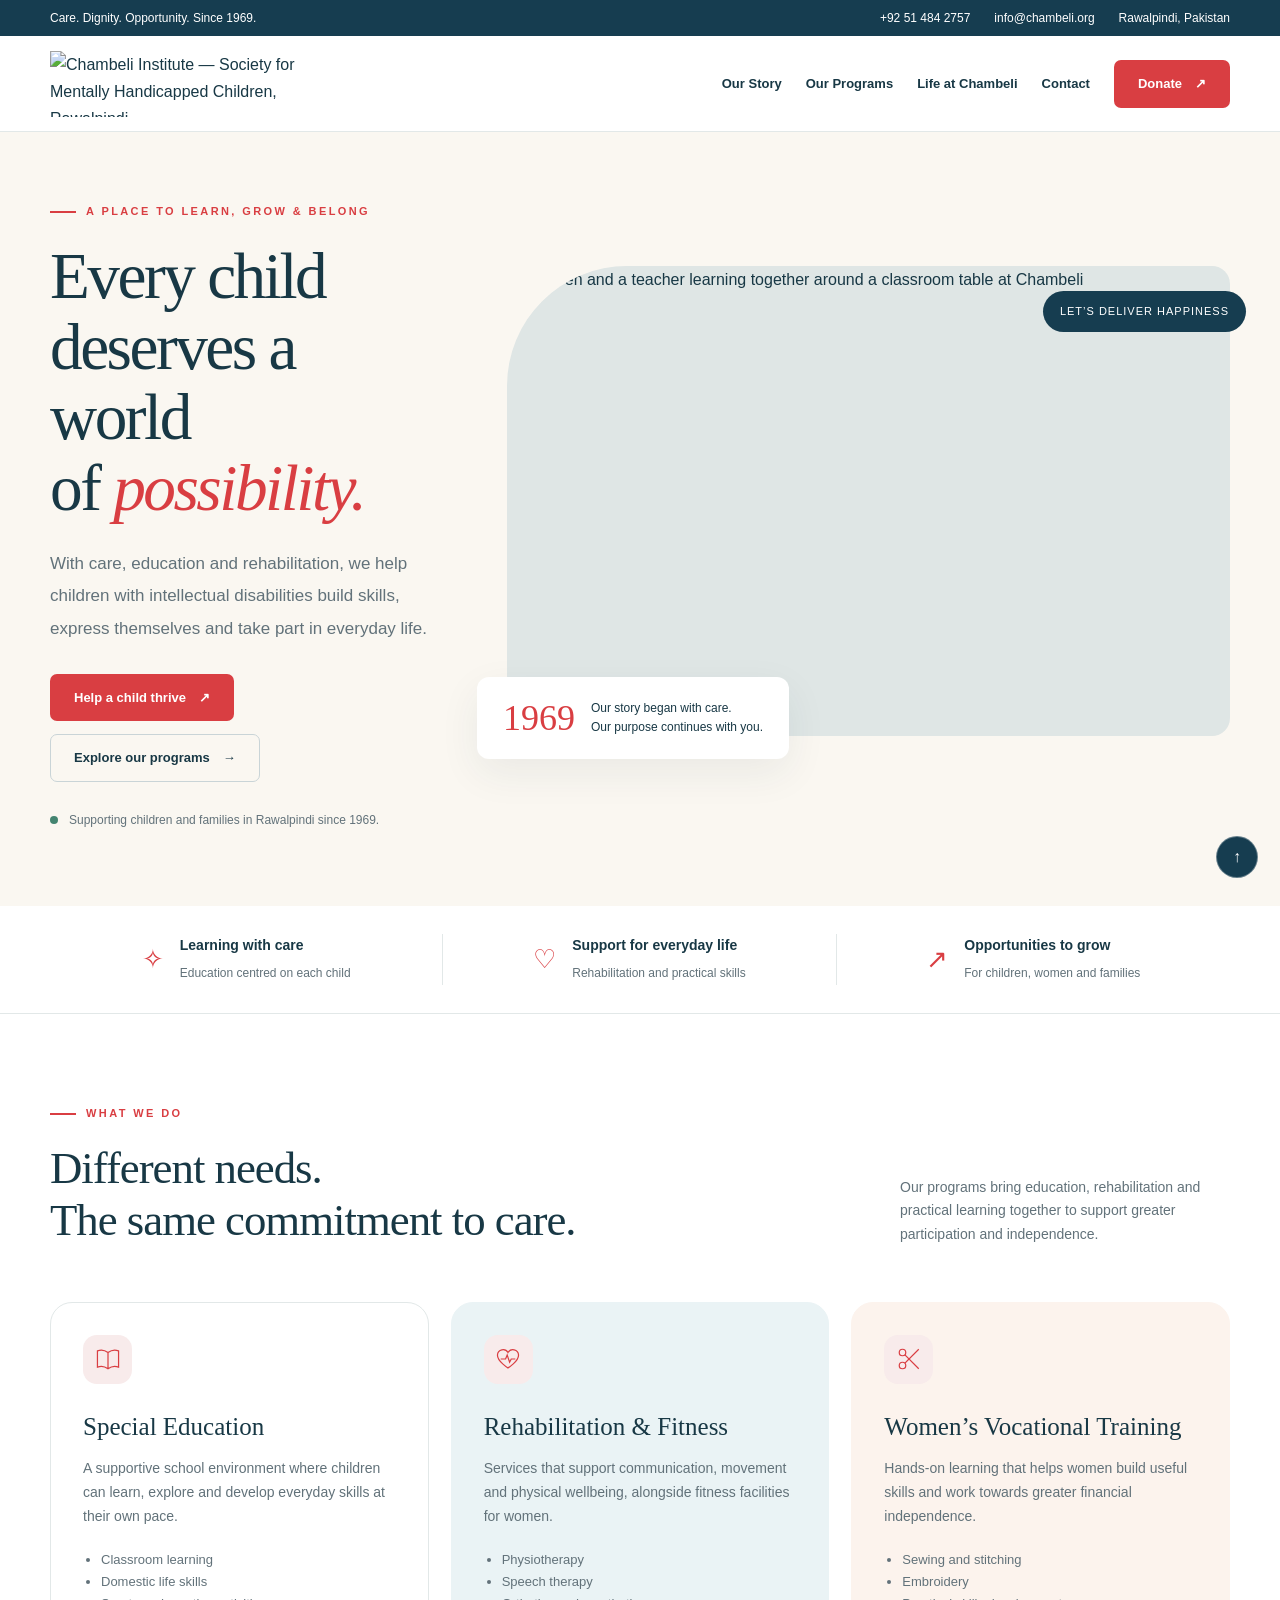
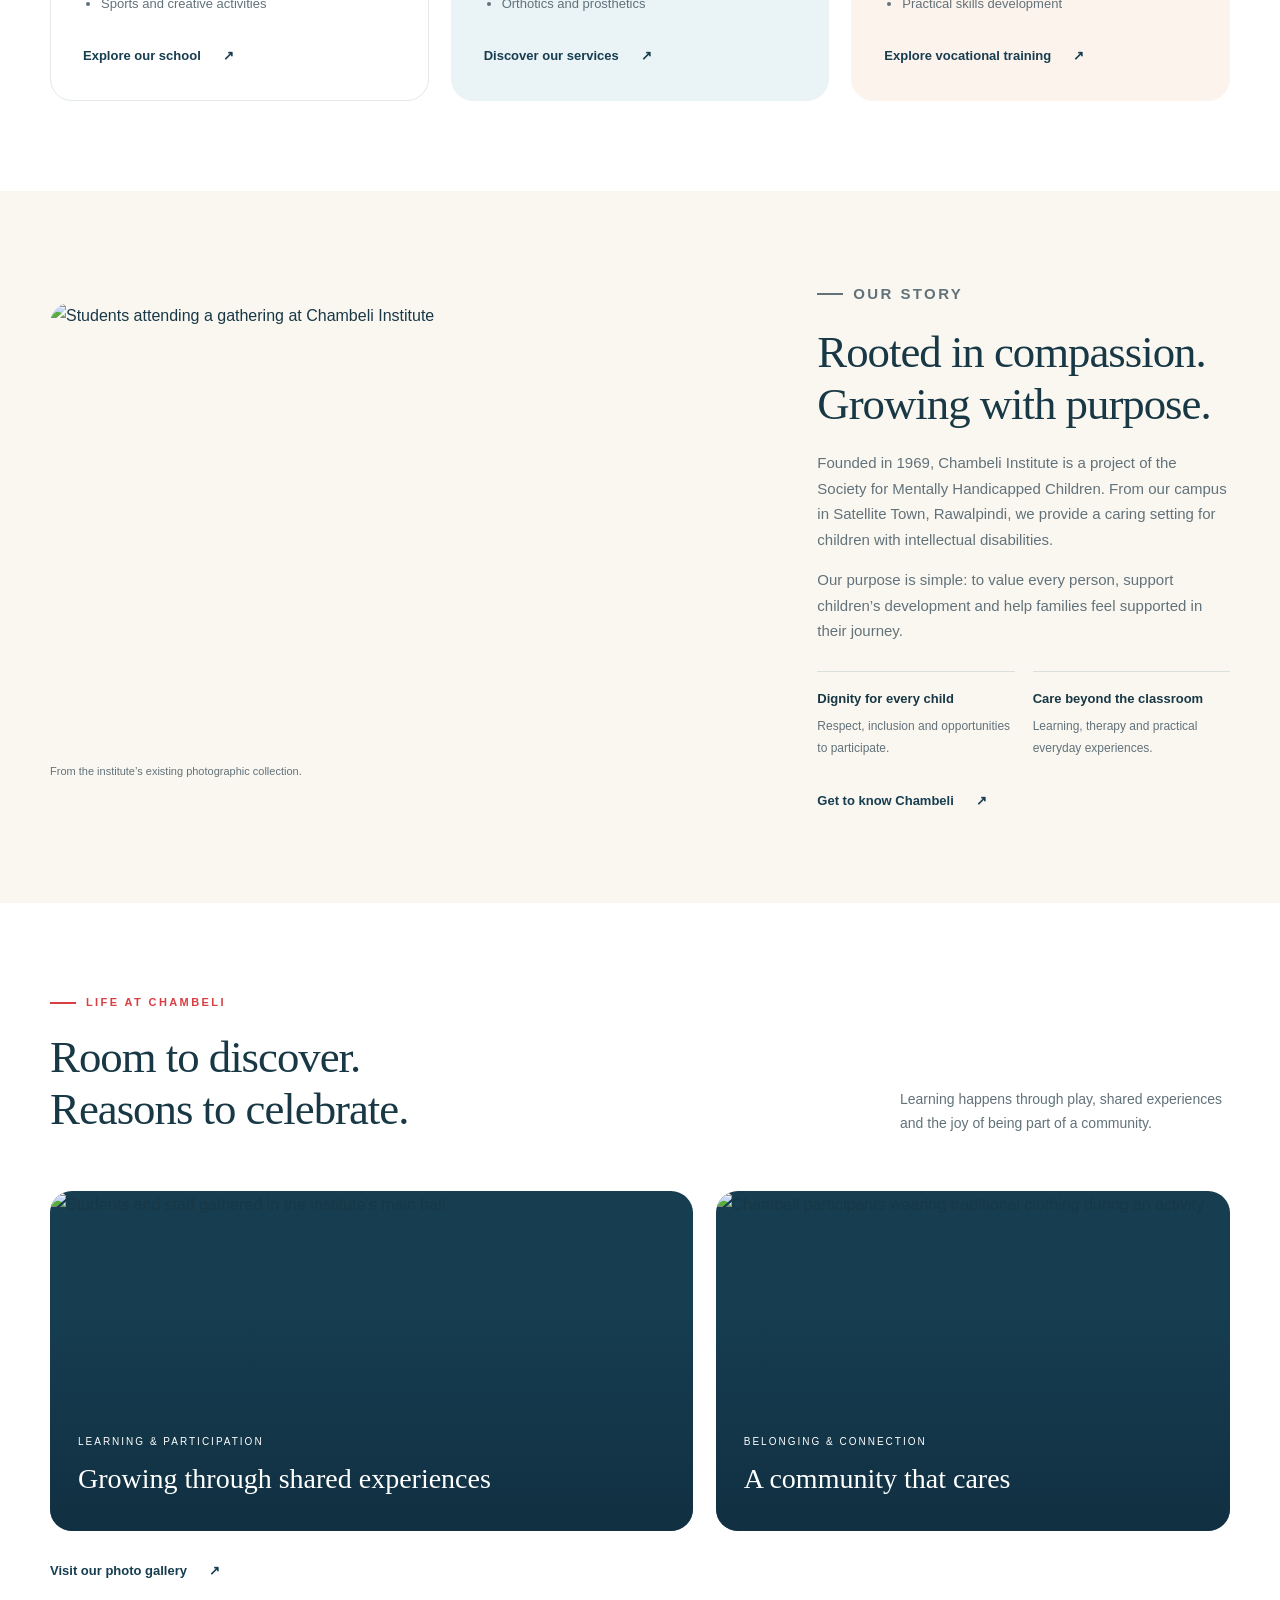
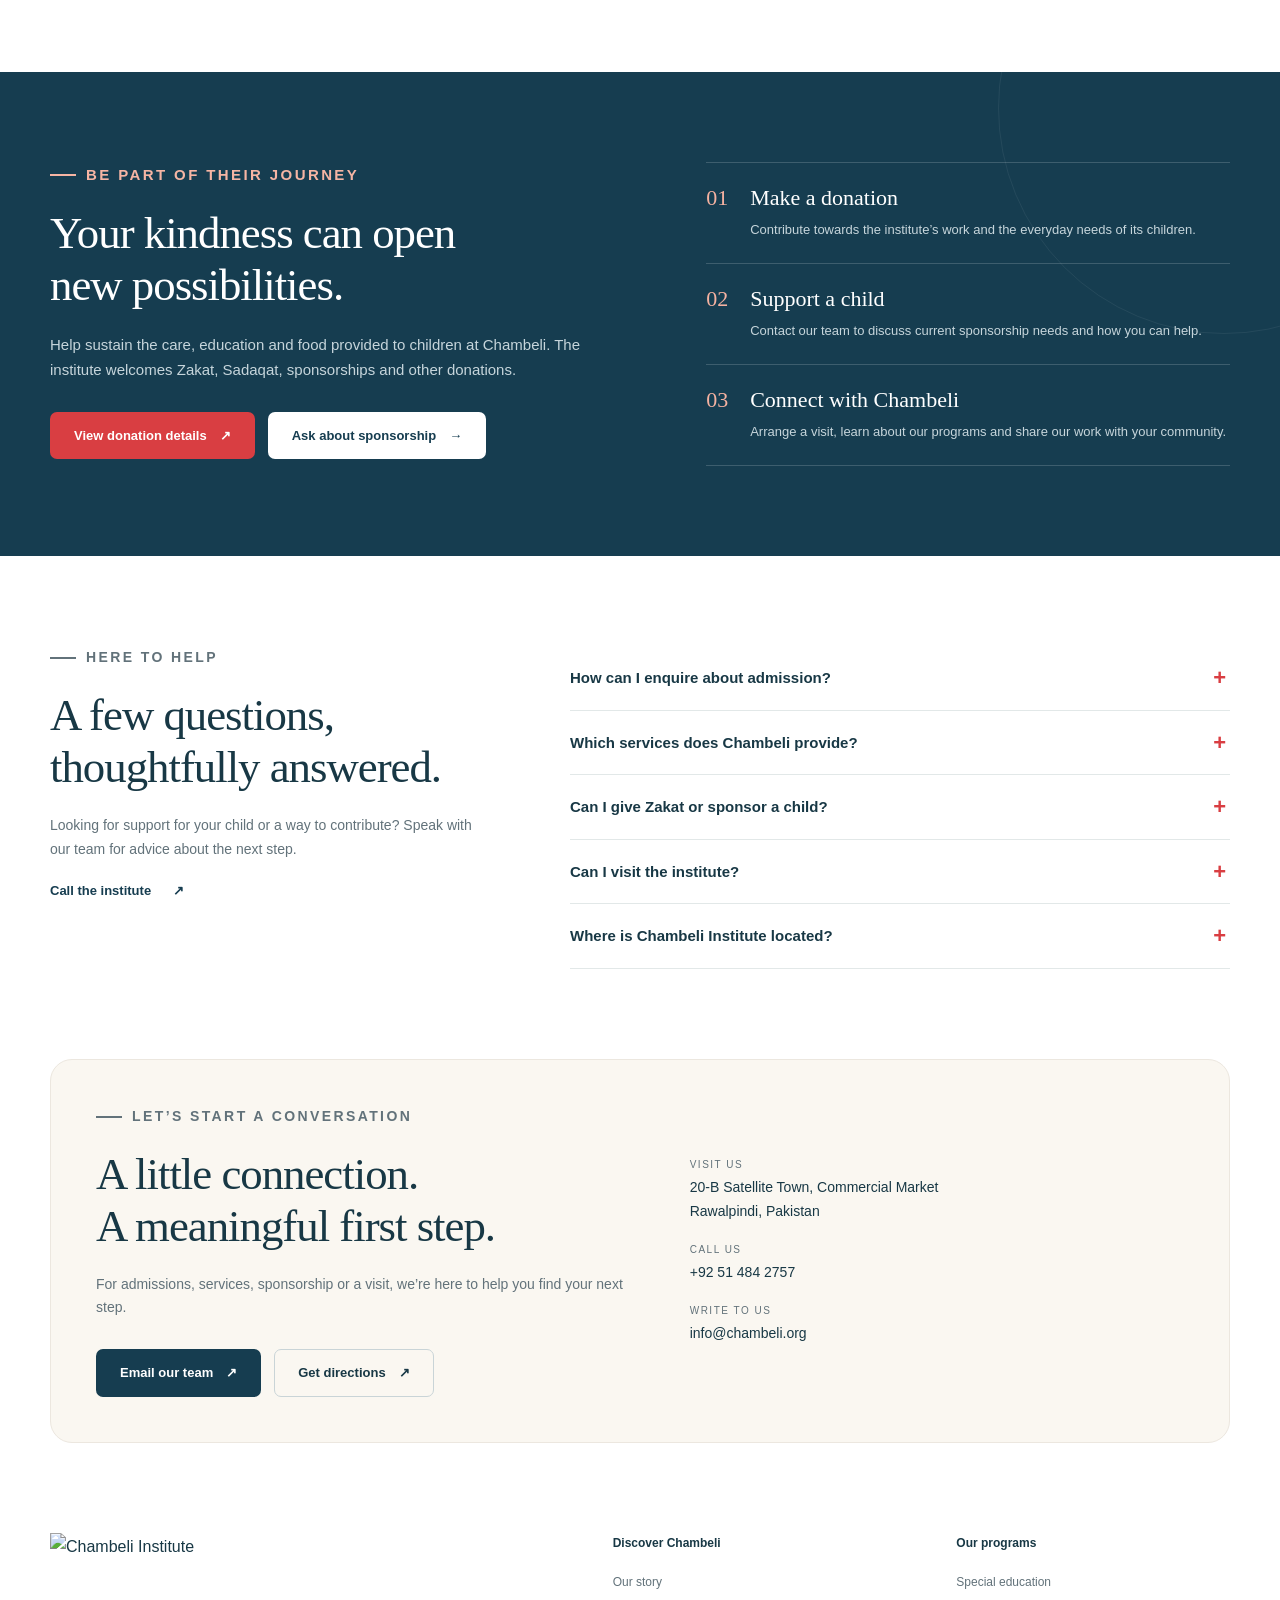
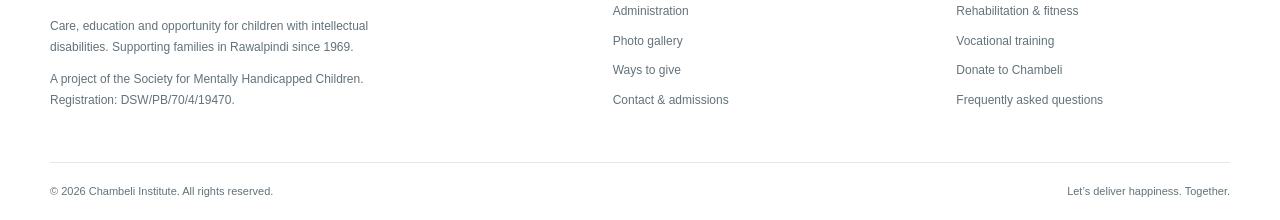
==== index.html @ c1ff6663 "Add files via upload" ====
<!DOCTYPE html>
<html lang="en">
<head>
<meta charset="UTF-8"><meta name="viewport" content="width=device-width, initial-scale=1">
<title>Chambeli Institute | Care, Learning & Possibility in Rawalpindi</title>
<meta name="description" content="Discover Chambeli Institute in Rawalpindi: special education, rehabilitation and women's vocational training. Contact us about admissions or supporting our work.">
<meta name="theme-color" content="#163d50">
<meta property="og:title" content="Chambeli Institute — Every child deserves possibility"><meta property="og:description" content="Care, education and rehabilitation in Rawalpindi. Supporting children and families since 1969."><meta property="og:type" content="website">
<style>
:root{--navy:#163d50;--ink:#183845;--muted:#62727a;--red:#d93e42;--cream:#faf7f1;--line:#e2e8e8;--white:#fff;--blue:#eaf3f5;--radius:22px}*{box-sizing:border-box}html{scroll-behavior:smooth;scroll-padding-top:112px}body{margin:0;color:var(--ink);background:white;font:16px/1.7 Arial,Helvetica,sans-serif}a{color:inherit;text-decoration:none}button{font:inherit}img{display:block;width:100%;height:auto}button,a{-webkit-tap-highlight-color:transparent}a:focus-visible,button:focus-visible,summary:focus-visible{outline:3px solid #d73e43;outline-offset:5px}.container{width:min(1180px,calc(100% - 48px));margin:auto}.skip{position:fixed;left:20px;top:-100px;z-index:100;background:white;padding:12px}.skip:focus{top:12px}.topbar{background:var(--navy);color:#fff;font-size:12px;padding:8px 0}.topbar .container{display:flex;justify-content:space-between;gap:20px}.toplinks{display:flex;gap:24px}.site-header{position:sticky;top:0;z-index:30;background:rgba(255,255,255,.97);border-bottom:1px solid var(--line)}.navrow{display:flex;align-items:center;justify-content:space-between;gap:26px;min-height:95px}.logo{width:290px;flex-shrink:0}.navigation{display:flex;align-items:center;gap:24px;font-size:13px;font-weight:700}.navigation>a:not(.btn){padding:12px 0}.navigation>a:hover{color:var(--red)}.btn{display:inline-flex;align-items:center;justify-content:center;gap:13px;padding:13px 23px;border:1px solid transparent;border-radius:7px;font-size:13px;font-weight:700;line-height:1.5;cursor:pointer;transition:transform .2s,background .2s}.btn:hover{transform:translateY(-2px)}.btn-red{background:var(--red);color:white}.btn-red:hover{background:#ba3036;color:white!important}.btn-dark{background:var(--navy);color:white}.btn-outline{border-color:#c9d4d7;background:transparent}.btn-white{background:white;color:var(--navy)}.menu-toggle{display:none;background:none;border:1px solid var(--line);border-radius:7px;padding:8px 12px;color:var(--navy)}.eyebrow{font-size:11px;font-weight:800;text-transform:uppercase;letter-spacing:2.4px;color:var(--red);display:flex;align-items:center;gap:10px;margin:0 0 20px}.eyebrow:before{content:"";width:26px;height:2px;background:currentColor}.hero{background:var(--cream);overflow:hidden;position:relative}.hero-grid{display:grid;grid-template-columns:1fr 1fr;gap:58px;align-items:center;padding:70px 0 76px}.hero h1{font:500 clamp(44px,5.1vw,70px)/1.08 Georgia,serif;letter-spacing:-2.5px;margin:0 0 25px}.hero h1 em{font-weight:400;color:var(--red)}.lead{font-size:17px;line-height:1.9;color:var(--muted);max-width:500px}.actions{display:flex;flex-wrap:wrap;gap:13px;margin-top:29px}.hero-note{display:flex;align-items:center;gap:11px;margin-top:28px;font-size:12px;color:var(--muted)}.dot{height:8px;width:8px;background:#438470;border-radius:100%}.hero-visual{position:relative;padding:0 0 30px 15px}.hero-photo{height:470px;object-fit:cover;border-radius:120px 18px 18px 18px;background:#dfe6e5}.photo-label{position:absolute;bottom:7px;left:-15px;background:white;padding:22px 26px;border-radius:12px;box-shadow:0 14px 40px #18384512;display:flex;align-items:center;gap:16px}.photo-label b{font:36px/1 Georgia,serif;color:var(--red)}.photo-label span{font-size:12px;line-height:1.6}.visual-tag{position:absolute;top:25px;right:-16px;border-radius:100px;background:var(--navy);color:white;font-size:11px;letter-spacing:1px;padding:11px 17px}.intro-strip{border-bottom:1px solid var(--line)}.strip-grid{display:grid;grid-template-columns:repeat(3,1fr);padding:28px 0}.strip-item{display:flex;align-items:center;justify-content:center;gap:16px;border-right:1px solid var(--line)}.strip-item:last-child{border:0}.strip-item b{display:block;font-size:14px}.strip-item small{color:var(--muted);font-size:12px}.symbol{font:26px Georgia,serif;color:var(--red)}section.section{padding:90px 0}.section-title{font:500 clamp(32px,3.5vw,46px)/1.16 Georgia,serif;letter-spacing:-1px;margin:0 0 20px}.section-heading{display:flex;align-items:end;justify-content:space-between;gap:50px;margin-bottom:35px}.section-heading>div{max-width:600px}.section-heading>p{max-width:330px;color:var(--muted);font-size:14px;margin:0 0 20px}.cards{display:grid;grid-template-columns:repeat(3,1fr);gap:22px}.card{padding:32px;border:1px solid var(--line);border-radius:var(--radius);transition:box-shadow .2s,transform .2s}.card:hover{transform:translateY(-5px);box-shadow:0 15px 30px #18384509}.card:nth-child(2){background:var(--blue);border-color:var(--blue)}.card:nth-child(3){background:#fcf3ed;border-color:#fcf3ed}.card-icon{width:49px;height:49px;border-radius:14px;background:#f8ebeb;color:var(--red);display:grid;place-items:center;margin-bottom:27px}.card-icon svg{width:26px;height:26px;fill:none;stroke:currentColor;stroke-width:1.5}.card h3{font:25px/1.25 Georgia,serif;margin:0 0 15px}.card p{font-size:14px;color:var(--muted)}.card ul{padding-left:18px;font-size:13px;color:var(--muted);margin:20px 0 26px}.text-link{display:inline-flex;gap:22px;align-items:center;font-size:13px;font-weight:700;color:var(--navy)}.text-link:hover{color:var(--red)}.about{background:var(--cream)}.about-grid{display:grid;grid-template-columns:1fr 1fr;gap:75px;align-items:center}.about-photo{height:450px;object-fit:cover;border-radius:var(--radius)}.caption{font-size:11px;color:var(--muted);margin-top:10px}.about-copy p{font-size:15px;color:var(--muted)}.values{display:grid;grid-template-columns:1fr 1fr;gap:18px;margin:27px 0}.value{border-top:1px solid #d9dfda;padding-top:16px;font-size:13px}.value b{display:block;margin-bottom:5px}.value span{color:var(--muted);font-size:12px}.activities{display:grid;grid-template-columns:1.25fr 1fr;gap:23px}.activity{position:relative;overflow:hidden;border-radius:var(--radius);background:var(--navy)}.activity img{height:340px;object-fit:cover;transition:transform .4s}.activity:hover img{transform:scale(1.035)}.activity:after{content:"";position:absolute;inset:35% 0 0;background:linear-gradient(transparent,#102e40df)}.activity-copy{position:absolute;bottom:26px;left:28px;right:28px;color:#fff;z-index:1}.activity-copy small{text-transform:uppercase;letter-spacing:2px;font-size:10px}.activity-copy h3{font:28px/1.2 Georgia,serif;margin:9px 0}.support{background:var(--navy);color:#fff;position:relative;overflow:hidden}.support:before{content:"";position:absolute;width:450px;height:450px;border:1px solid #ffffff10;border-radius:100%;right:-170px;top:-190px;pointer-events:none}.support-grid{display:grid;grid-template-columns:1.1fr 1fr;gap:80px;align-items:start}.support .eyebrow{color:#f6b5a4}.support p{color:#c6d5db;font-size:15px}.support-options{border-top:1px solid #ffffff2b}.support-option{display:flex;gap:22px;padding:22px 0;border-bottom:1px solid #ffffff2b}.support-option>span{color:#f5b2a1;font:22px Georgia,serif}.support-option h3{font:22px Georgia,serif;margin:0 0 8px}.support-option p{font-size:13px;margin:0}.faq-grid{display:grid;grid-template-columns:.8fr 1.2fr;gap:80px}.faq-grid p{color:var(--muted);font-size:14px}details{border-bottom:1px solid var(--line);padding:19px 0}summary{font-size:15px;font-weight:700;cursor:pointer;list-style:none;padding-right:30px;position:relative}summary::-webkit-details-marker{display:none}summary:after{content:"+";position:absolute;right:4px;font-size:22px;top:-6px;color:var(--red)}details[open] summary:after{content:"−"}details p{margin-bottom:0}.contact-box{background:var(--cream);border:1px solid #ece7df;border-radius:var(--radius);padding:45px;display:grid;grid-template-columns:1.1fr 1fr;gap:50px}.contact-box p{color:var(--muted);font-size:14px}.contact-details{display:grid;gap:17px;align-content:center}.contact-details a,.contact-details address{font-style:normal;font-size:14px}.contact-details small{display:block;color:var(--muted);font-size:10px;text-transform:uppercase;letter-spacing:1.5px;margin-bottom:3px}.footer{padding:55px 0 0}.footer-grid{display:grid;grid-template-columns:1.8fr 1fr 1fr;gap:70px;padding-bottom:40px}.footer-logo{width:290px;max-width:100%;margin-bottom:17px}.footer p{font-size:12px;color:var(--muted);max-width:350px}.footer h3{font-size:12px;margin:0 0 19px}.footer-links{display:grid;gap:9px;font-size:12px;color:var(--muted)}.footer-links a:hover{color:var(--red)}.footer-bottom{border-top:1px solid var(--line);padding:19px 0;display:flex;justify-content:space-between;gap:20px;color:var(--muted);font-size:11px}.back-top{position:fixed;bottom:22px;right:22px;background:var(--navy);color:white;border:1px solid #fff5;width:42px;height:42px;border-radius:50%;display:grid;place-items:center;z-index:10}.contact-section{padding:0 0 35px}.muted{color:var(--muted)}
@media(min-width:1500px){.hero-grid{padding:90px 0}.hero-photo{height:510px}}@media(max-width:1050px){.logo{width:240px}.navigation{gap:15px;font-size:12px}.navigation .btn{padding:11px 15px}.hero-grid{gap:30px}.hero-photo{height:440px}.about-grid,.support-grid{gap:40px}.card{padding:25px}.faq-grid{gap:40px}}
@media(max-width:820px){.topbar .container>span{display:none}.toplinks{width:100%;justify-content:space-between}.navrow{min-height:82px}.logo{width:255px;max-width:calc(100% - 90px)}.menu-toggle{display:block}.navigation{display:none;position:absolute;top:100%;left:0;right:0;background:#fff;padding:20px 24px;box-shadow:0 12px 18px #18384512;align-items:stretch;gap:4px}.navigation.open{display:flex;flex-direction:column}.navigation .btn{margin-top:8px}.hero-grid{grid-template-columns:1fr;padding:48px 0 45px;gap:36px}.hero h1{max-width:650px;font-size:58px}.lead{max-width:620px}.hero-visual{padding-left:12px;max-width:650px;width:100%}.hero-photo{height:390px;border-radius:75px 18px 18px 18px}.photo-label{left:0}.visual-tag{right:-8px}.section-heading{display:block}.section-heading>p{max-width:600px}.cards{grid-template-columns:1fr}.card{padding:30px}.card ul{display:flex;flex-wrap:wrap;column-gap:35px}.about-grid,.support-grid,.faq-grid{grid-template-columns:1fr;gap:32px}.about-photo{height:380px}.activities{grid-template-columns:1fr 1fr}.activity img{height:300px}.activity-copy{left:20px}.activity-copy h3{font-size:24px}.contact-box{grid-template-columns:1fr;gap:20px}.footer-grid{gap:25px;grid-template-columns:1.5fr 1fr 1fr}.strip-item{gap:9px}.strip-item b{font-size:12px}.strip-item small{font-size:10px}.symbol{font-size:22px}section.section{padding:65px 0}}
@media(max-width:520px){.container{width:calc(100% - 36px)}.topbar{font-size:10px}.toplinks{gap:10px}.hero h1{font-size:47px;letter-spacing:-1.7px}.hero .lead{font-size:15px}.hero-photo{height:310px}.photo-label{padding:16px 20px}.photo-label b{font-size:30px}.visual-tag{font-size:9px}.strip-grid{grid-template-columns:1fr;padding:7px 0}.strip-item{justify-content:start;padding:13px 4px;border-right:0;border-bottom:1px solid var(--line);gap:18px}.strip-item b{font-size:13px}.strip-item small{font-size:11px}.section-title{font-size:35px}.eyebrow{font-size:10px;letter-spacing:1.8px}.activities{grid-template-columns:1fr}.activity img{height:310px}.about-photo{height:310px}.values{gap:14px}.contact-box{padding:28px}.footer-grid{grid-template-columns:1fr 1fr}.footer-brand{grid-column:1/-1}.footer-bottom{flex-direction:column;gap:5px}.btn{padding:13px 18px}.back-top{width:36px;height:36px;right:14px;bottom:14px}}
@media(prefers-reduced-motion:reduce){html{scroll-behavior:auto}*,*:before,*:after{transition:none!important}}
</style>
<script type="application/ld+json">{"@context":"https://schema.org","@type":"NGO","name":"Chambeli Institute","url":"https://chambeli.org/","foundingDate":"1969","telephone":"+92-51-4842757","email":"info@chambeli.org","address":{"@type":"PostalAddress","streetAddress":"20-B Satellite Town, Commercial Market","addressLocality":"Rawalpindi","addressCountry":"PK"}}</script>
</head>
<body id="top">
<a class="skip" href="#main">Skip to content</a>
<div class="topbar"><div class="container"><span>Care. Dignity. Opportunity. Since 1969.</span><div class="toplinks"><a href="tel:+92514842757">+92 51 484 2757</a><a href="mailto:info@chambeli.org">info@chambeli.org</a><span>Rawalpindi, Pakistan</span></div></div></div>
<header class="site-header"><div class="container navrow"><a class="logo" href="#top" aria-label="Chambeli Institute home"><img src="assets/logo-new.webp" width="430" height="99" alt="Chambeli Institute — Society for Mentally Handicapped Children, Rawalpindi"></a><button class="menu-toggle" type="button" aria-expanded="false" aria-controls="navigation">Menu ☰</button><nav class="navigation" id="navigation" aria-label="Main navigation"><a href="#about">Our Story</a><a href="#programs">Our Programs</a><a href="#life">Life at Chambeli</a><a href="#contact">Contact</a><a class="btn btn-red" href="https://chambeli.org/donate-us/">Donate <span aria-hidden="true">↗</span></a></nav></div></header>
<main id="main">
<section class="hero" aria-labelledby="hero-title"><div class="container hero-grid"><div><p class="eyebrow">A place to learn, grow & belong</p><h1 id="hero-title">Every child<br>deserves a world<br>of <em>possibility.</em></h1><p class="lead">With care, education and rehabilitation, we help children with intellectual disabilities build skills, express themselves and take part in everyday life.</p><div class="actions"><a class="btn btn-red" href="#support">Help a child thrive <span aria-hidden="true">↗</span></a><a class="btn btn-outline" href="#programs">Explore our programs <span aria-hidden="true">→</span></a></div><div class="hero-note"><span class="dot" aria-hidden="true"></span>Supporting children and families in Rawalpindi since 1969.</div></div><div class="hero-visual"><img class="hero-photo" src="assets/campus-1.jpg" width="1000" height="650" fetchpriority="high" alt="Children and a teacher learning together around a classroom table at Chambeli"><div class="visual-tag">LET’S DELIVER HAPPINESS</div><div class="photo-label"><b>1969</b><span>Our story began with care.<br>Our purpose continues with you.</span></div></div></div></section>
<div class="intro-strip"><div class="container strip-grid"><div class="strip-item"><span class="symbol" aria-hidden="true">✧</span><div><b>Learning with care</b><small>Education centred on each child</small></div></div><div class="strip-item"><span class="symbol" aria-hidden="true">♡</span><div><b>Support for everyday life</b><small>Rehabilitation and practical skills</small></div></div><div class="strip-item"><span class="symbol" aria-hidden="true">↗</span><div><b>Opportunities to grow</b><small>For children, women and families</small></div></div></div></div>
<section class="section" id="programs"><div class="container"><div class="section-heading"><div><p class="eyebrow">What we do</p><h2 class="section-title">Different needs.<br>The same commitment to care.</h2></div><p>Our programs bring education, rehabilitation and practical learning together to support greater participation and independence.</p></div><div class="cards"><article class="card"><div class="card-icon"><svg viewBox="0 0 32 32" aria-hidden="true"><path d="M3 6c5-2 9-1 13 2 4-3 8-4 13-2v20c-5-2-9-1-13 2-4-3-8-4-13-2Z M16 8v20"/></svg></div><h3>Special Education</h3><p>A supportive school environment where children can learn, explore and develop everyday skills at their own pace.</p><ul><li>Classroom learning</li><li>Domestic life skills</li><li>Sports and creative activities</li></ul><a class="text-link" href="https://chambeli.org/school/">Explore our school <span aria-hidden="true">↗</span></a></article><article class="card"><div class="card-icon"><svg viewBox="0 0 32 32" aria-hidden="true"><path d="M16 27S3 19 3 11a7 7 0 0 1 13-3 7 7 0 0 1 13 3c0 8-13 16-13 16Z M7 16h6l2-5 3 9 2-4h5"/></svg></div><h3>Rehabilitation & Fitness</h3><p>Services that support communication, movement and physical wellbeing, alongside fitness facilities for women.</p><ul><li>Physiotherapy</li><li>Speech therapy</li><li>Orthotics and prosthetics</li></ul><a class="text-link" href="https://chambeli.org/rehabilitation-and-fitness-center/">Discover our services <span aria-hidden="true">↗</span></a></article><article class="card"><div class="card-icon"><svg viewBox="0 0 32 32" aria-hidden="true"><circle cx="8" cy="8" r="4"/><circle cx="8" cy="24" r="4"/><path d="m11 11 17 17M11 21 28 4M16 16l-5 5"/></svg></div><h3>Women’s Vocational Training</h3><p>Hands-on learning that helps women build useful skills and work towards greater financial independence.</p><ul><li>Sewing and stitching</li><li>Embroidery</li><li>Practical skills development</li></ul><a class="text-link" href="https://chambeli.org/female-vocational-training-center/">Explore vocational training <span aria-hidden="true">↗</span></a></article></div></div></section>
<section class="section about" id="about"><div class="container about-grid"><div><img class="about-photo" src="assets/campus-2.jpg" width="1000" height="650" loading="lazy" alt="Students attending a gathering at Chambeli Institute"><p class="caption">From the institute’s existing photographic collection.</p></div><div class="about-copy"><p class="eyebrow">Our story</p><h2 class="section-title">Rooted in compassion.<br>Growing with purpose.</h2><p>Founded in 1969, Chambeli Institute is a project of the Society for Mentally Handicapped Children. From our campus in Satellite Town, Rawalpindi, we provide a caring setting for children with intellectual disabilities.</p><p>Our purpose is simple: to value every person, support children’s development and help families feel supported in their journey.</p><div class="values"><div class="value"><b>Dignity for every child</b><span>Respect, inclusion and opportunities to participate.</span></div><div class="value"><b>Care beyond the classroom</b><span>Learning, therapy and practical everyday experiences.</span></div></div><a class="text-link" href="https://chambeli.org/about-foundation/">Get to know Chambeli <span aria-hidden="true">↗</span></a></div></div></section>
<section class="section" id="life"><div class="container"><div class="section-heading"><div><p class="eyebrow">Life at Chambeli</p><h2 class="section-title">Room to discover.<br>Reasons to celebrate.</h2></div><p>Learning happens through play, shared experiences and the joy of being part of a community.</p></div><div class="activities"><article class="activity"><img src="assets/campus-3.jpg" width="1000" height="650" loading="lazy" alt="Students and staff gathered in the institute’s main hall"><div class="activity-copy"><small>Learning & participation</small><h3>Growing through shared experiences</h3></div></article><article class="activity"><img src="assets/campus-4.jpg" width="1000" height="650" loading="lazy" alt="Chambeli participants wearing traditional clothing during an activity"><div class="activity-copy"><small>Belonging & connection</small><h3>A community that cares</h3></div></article></div><div class="actions"><a class="text-link" href="https://chambeli.org/gallery/">Visit our photo gallery <span aria-hidden="true">↗</span></a></div></div></section>
<section class="section support" id="support"><div class="container support-grid"><div><p class="eyebrow">Be part of their journey</p><h2 class="section-title">Your kindness can open<br>new possibilities.</h2><p>Help sustain the care, education and food provided to children at Chambeli. The institute welcomes Zakat, Sadaqat, sponsorships and other donations.</p><div class="actions"><a class="btn btn-red" href="https://chambeli.org/donate-us/">View donation details <span aria-hidden="true">↗</span></a><a class="btn btn-white" href="mailto:info@chambeli.org?subject=Child%20sponsorship%20enquiry">Ask about sponsorship <span aria-hidden="true">→</span></a></div></div><div class="support-options"><div class="support-option"><span aria-hidden="true">01</span><div><h3>Make a donation</h3><p>Contribute towards the institute’s work and the everyday needs of its children.</p></div></div><div class="support-option"><span aria-hidden="true">02</span><div><h3>Support a child</h3><p>Contact our team to discuss current sponsorship needs and how you can help.</p></div></div><div class="support-option"><span aria-hidden="true">03</span><div><h3>Connect with Chambeli</h3><p>Arrange a visit, learn about our programs and share our work with your community.</p></div></div></div></div></section>
<section class="section" id="faq"><div class="container faq-grid"><div><p class="eyebrow">Here to help</p><h2 class="section-title">A few questions,<br>thoughtfully answered.</h2><p>Looking for support for your child or a way to contribute? Speak with our team for advice about the next step.</p><a class="text-link" href="tel:+92514842757">Call the institute <span aria-hidden="true">↗</span></a></div><div><details><summary>How can I enquire about admission?</summary><p>Call +92 51 484 2757 or email info@chambeli.org. Our team can explain the assessment process, documents, availability and arrangements relevant to your child.</p></details><details><summary>Which services does Chambeli provide?</summary><p>The institute’s published programs include special education, physiotherapy, speech therapy, orthotics and prosthetics, women’s fitness and vocational training. Contact us to confirm current service availability and schedules.</p></details><details><summary>Can I give Zakat or sponsor a child?</summary><p>Yes. The institute welcomes Zakat, Sadaqat, sponsorships and other donations. Visit the donation page for published payment instructions, or contact the team about current sponsorship needs.</p></details><details><summary>Can I visit the institute?</summary><p>Visitors are welcome to enquire about the institute’s work. Please contact our team before travelling to arrange a suitable visit.</p></details><details><summary>Where is Chambeli Institute located?</summary><p>Our published address is 20-B Satellite Town, Commercial Market, Rawalpindi, Pakistan. Call the institute if you need help with directions.</p></details></div></div></section>
<section class="contact-section" id="contact"><div class="container"><div class="contact-box"><div><p class="eyebrow">Let’s start a conversation</p><h2 class="section-title">A little connection.<br>A meaningful first step.</h2><p>For admissions, services, sponsorship or a visit, we’re here to help you find your next step.</p><div class="actions"><a class="btn btn-dark" href="mailto:info@chambeli.org">Email our team <span aria-hidden="true">↗</span></a><a class="btn btn-outline" href="https://www.google.com/maps/search/?api=1&amp;query=Chambeli+Institute+20-B+Satellite+Town+Rawalpindi" target="_blank" rel="noopener noreferrer">Get directions <span aria-hidden="true">↗</span></a></div></div><div class="contact-details"><address><small>Visit us</small>20-B Satellite Town, Commercial Market<br>Rawalpindi, Pakistan</address><a href="tel:+92514842757"><small>Call us</small>+92 51 484 2757</a><a href="mailto:info@chambeli.org"><small>Write to us</small>info@chambeli.org</a></div></div></div></section>
</main>
<footer class="footer"><div class="container"><div class="footer-grid"><div class="footer-brand"><a href="#top"><img class="footer-logo" src="assets/logo-new.webp" width="430" height="99" loading="lazy" alt="Chambeli Institute"></a><p>Care, education and opportunity for children with intellectual disabilities. Supporting families in Rawalpindi since 1969.</p><p>A project of the Society for Mentally Handicapped Children.<br>Registration: DSW/PB/70/4/19470.</p></div><div><h3>Discover Chambeli</h3><nav class="footer-links" aria-label="About and support"><a href="#about">Our story</a><a href="https://chambeli.org/administration/">Administration</a><a href="https://chambeli.org/gallery/">Photo gallery</a><a href="#support">Ways to give</a><a href="#contact">Contact & admissions</a></nav></div><div><h3>Our programs</h3><nav class="footer-links" aria-label="Programs"><a href="https://chambeli.org/school/">Special education</a><a href="https://chambeli.org/rehabilitation-and-fitness-center/">Rehabilitation & fitness</a><a href="https://chambeli.org/female-vocational-training-center/">Vocational training</a><a href="https://chambeli.org/donate-us/">Donate to Chambeli</a><a href="#faq">Frequently asked questions</a></nav></div></div><div class="footer-bottom"><span>© <span id="year">2026</span> Chambeli Institute. All rights reserved.</span><span>Let’s deliver happiness. Together.</span></div></div></footer><a href="#top" class="back-top" aria-label="Back to top">↑</a>
<script>
const toggle=document.querySelector('.menu-toggle');const nav=document.querySelector('#navigation');
function closeMenu(){nav.classList.remove('open');toggle.setAttribute('aria-expanded','false');}
toggle.addEventListener('click',()=>{const open=toggle.getAttribute('aria-expanded')!=='true';toggle.setAttribute('aria-expanded',String(open));nav.classList.toggle('open',open);});
nav.querySelectorAll('a').forEach(link=>link.addEventListener('click',closeMenu));
document.addEventListener('keydown',event=>{if(event.key==='Escape'&&nav.classList.contains('open')){closeMenu();toggle.focus();}});
document.addEventListener('click',event=>{if(!event.target.closest('.site-header'))closeMenu();});
window.matchMedia('(min-width:821px)').addEventListener('change',event=>{if(event.matches)closeMenu();});
document.querySelector('#year').textContent=new Date().getFullYear();
</script>
</body></html>
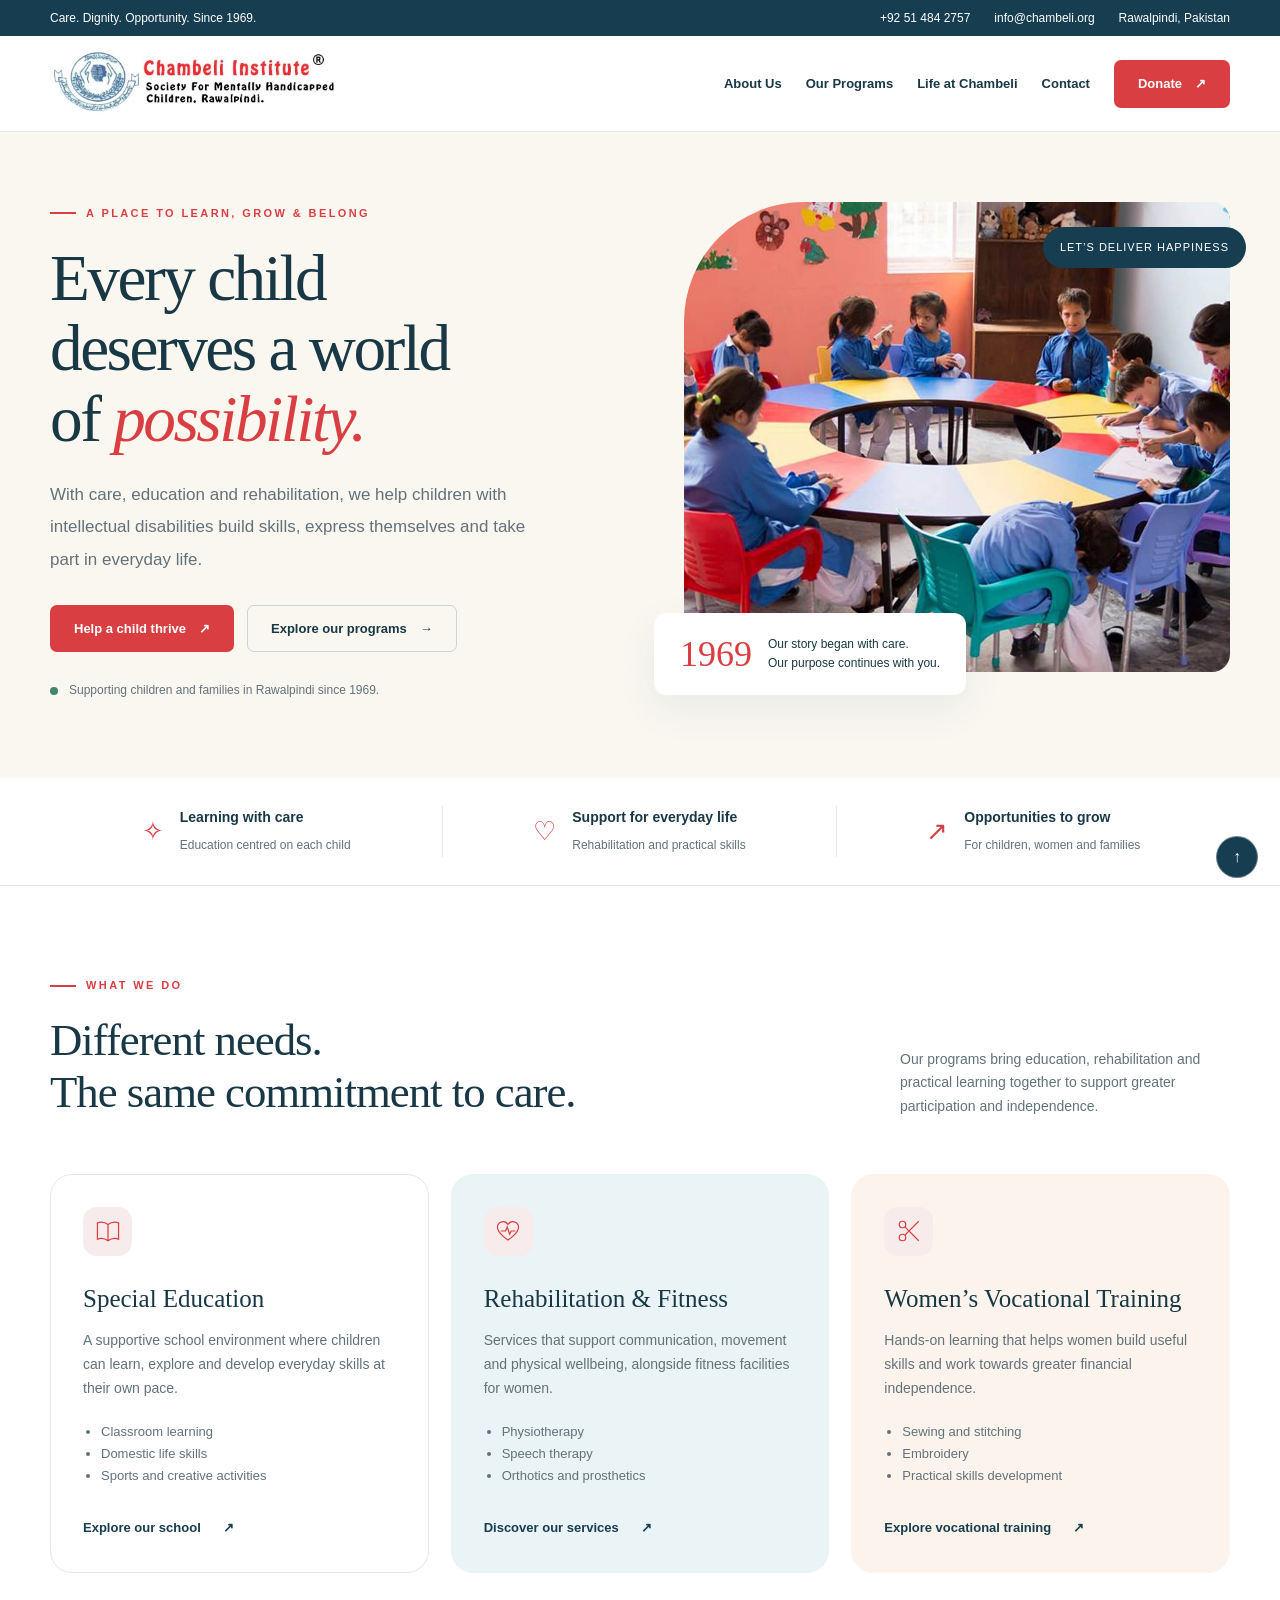
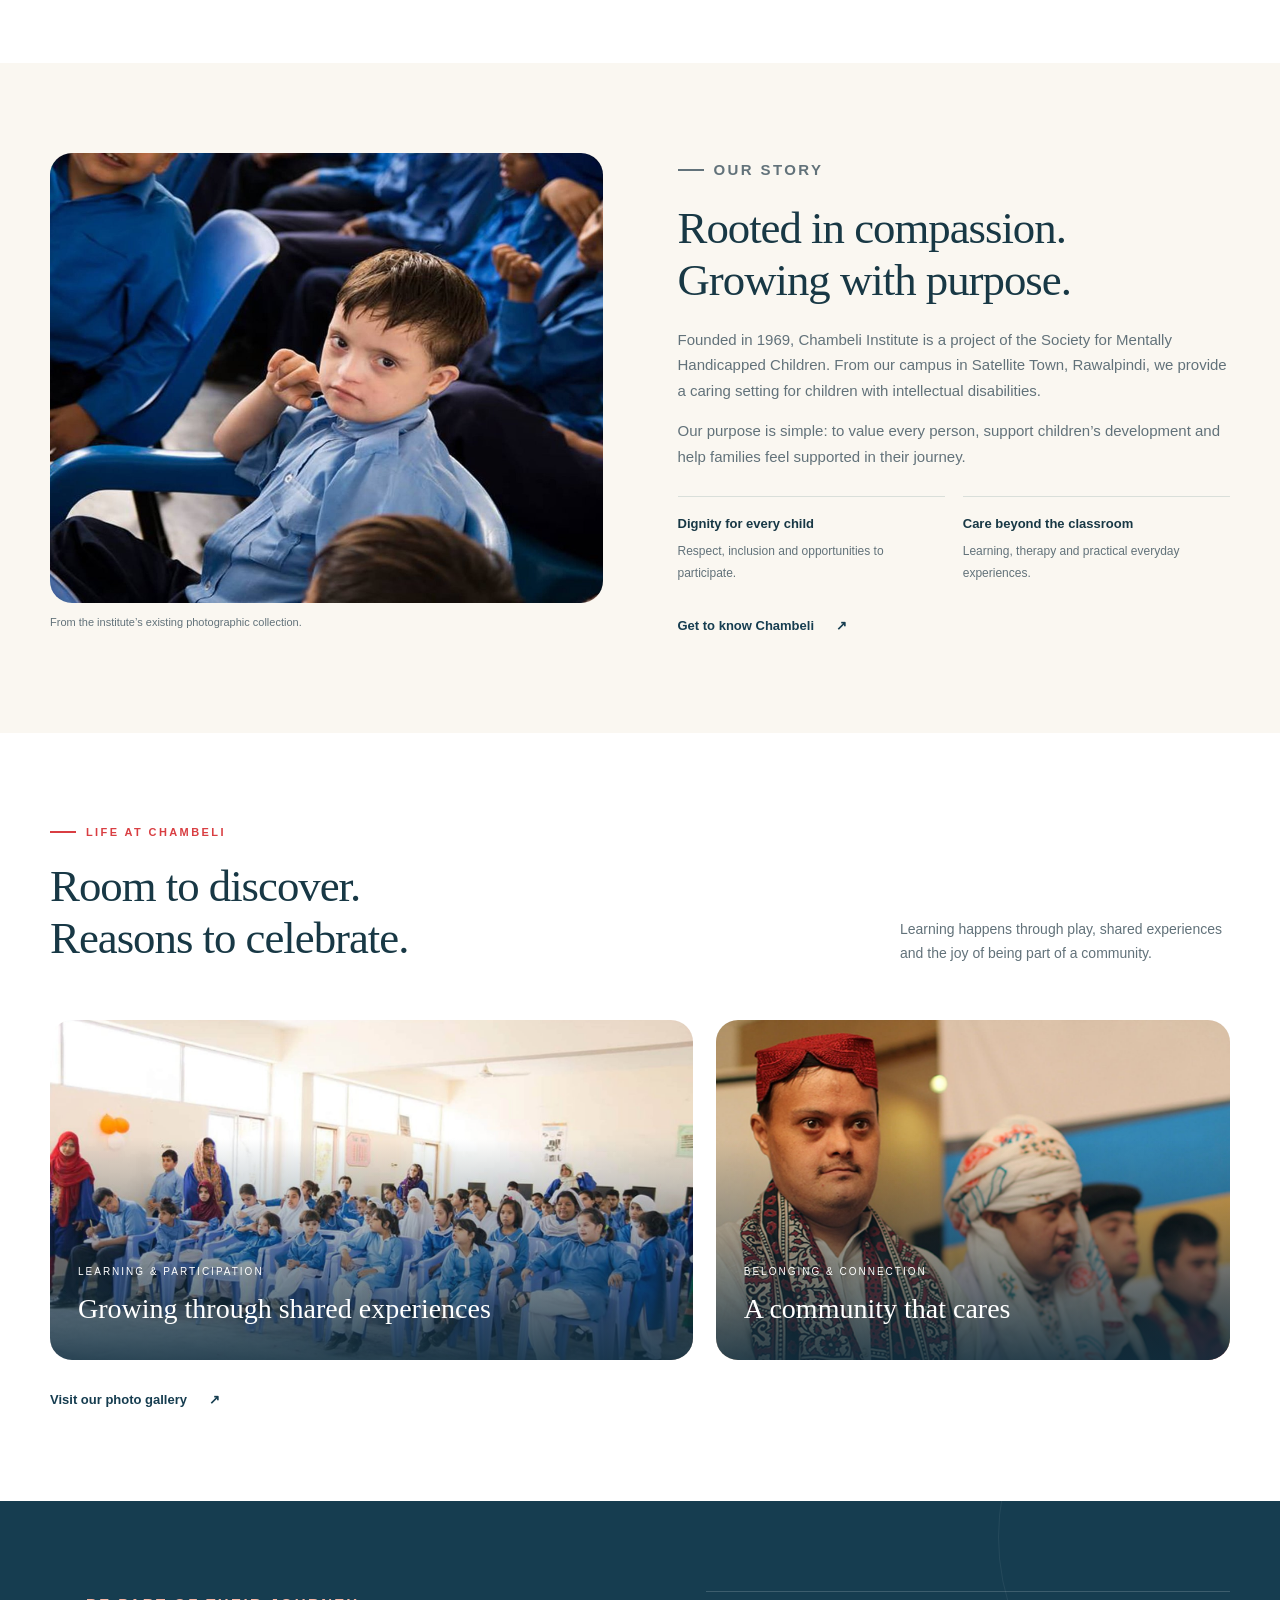
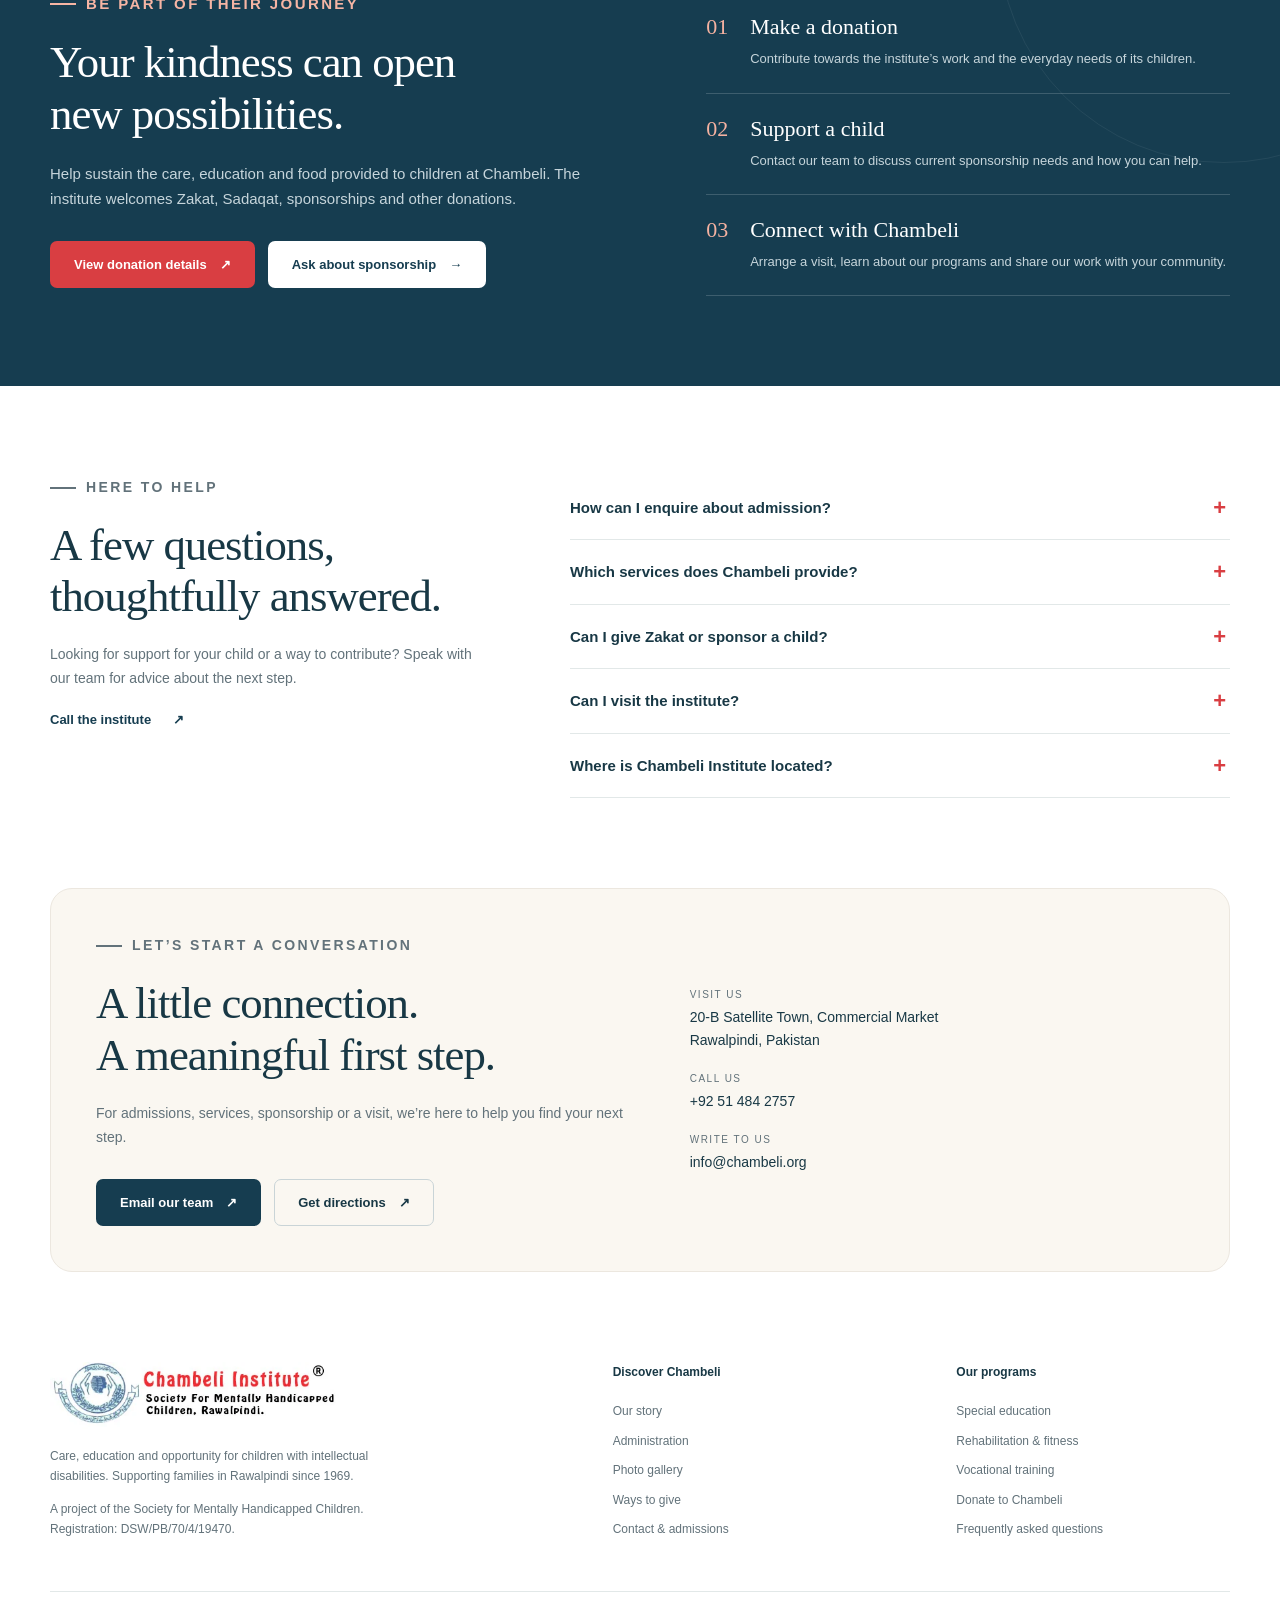
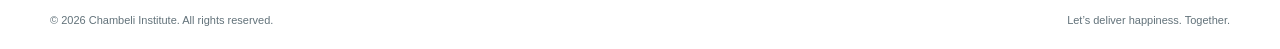
==== commit 01de4087: "Modify site header navigation links Updated the site header to include a new 'About Us' link and adj" ====
--- a/index.html
+++ b/index.html
@@ -18,7 +18,7 @@
 <body id="top">
 <a class="skip" href="#main">Skip to content</a>
 <div class="topbar"><div class="container"><span>Care. Dignity. Opportunity. Since 1969.</span><div class="toplinks"><a href="tel:+92514842757">+92 51 484 2757</a><a href="mailto:info@chambeli.org">info@chambeli.org</a><span>Rawalpindi, Pakistan</span></div></div></div>
-<header class="site-header"><div class="container navrow"><a class="logo" href="#top" aria-label="Chambeli Institute home"><img src="assets/logo-new.webp" width="430" height="99" alt="Chambeli Institute — Society for Mentally Handicapped Children, Rawalpindi"></a><button class="menu-toggle" type="button" aria-expanded="false" aria-controls="navigation">Menu ☰</button><nav class="navigation" id="navigation" aria-label="Main navigation"><a href="#about">Our Story</a><a href="#programs">Our Programs</a><a href="#life">Life at Chambeli</a><a href="#contact">Contact</a><a class="btn btn-red" href="https://chambeli.org/donate-us/">Donate <span aria-hidden="true">↗</span></a></nav></div></header>
+<header class="site-header"><div class="container navrow"><a class="logo" href="#top" aria-label="Chambeli Institute home"><img src="assets/logo-new.webp" width="430" height="99" alt="Chambeli Institute — Society for Mentally Handicapped Children, Rawalpindi"></a><button class="menu-toggle" type="button" aria-expanded="false" aria-controls="navigation">Menu ☰</button><nav class="navigation" id="navigation" aria-label="Main navigation"><a href="/about-foundation/">About Us</a><a href="#programs">Our Programs</a><a href="#life">Life at Chambeli</a><a href="#contact">Contact</a><a class="btn btn-red" href="https://chambeli.org/donate-us/">Donate <span aria-hidden="true">↗</span></a></nav></div></header>
 <main id="main">
 <section class="hero" aria-labelledby="hero-title"><div class="container hero-grid"><div><p class="eyebrow">A place to learn, grow & belong</p><h1 id="hero-title">Every child<br>deserves a world<br>of <em>possibility.</em></h1><p class="lead">With care, education and rehabilitation, we help children with intellectual disabilities build skills, express themselves and take part in everyday life.</p><div class="actions"><a class="btn btn-red" href="#support">Help a child thrive <span aria-hidden="true">↗</span></a><a class="btn btn-outline" href="#programs">Explore our programs <span aria-hidden="true">→</span></a></div><div class="hero-note"><span class="dot" aria-hidden="true"></span>Supporting children and families in Rawalpindi since 1969.</div></div><div class="hero-visual"><img class="hero-photo" src="assets/campus-1.jpg" width="1000" height="650" fetchpriority="high" alt="Children and a teacher learning together around a classroom table at Chambeli"><div class="visual-tag">LET’S DELIVER HAPPINESS</div><div class="photo-label"><b>1969</b><span>Our story began with care.<br>Our purpose continues with you.</span></div></div></div></section>
 <div class="intro-strip"><div class="container strip-grid"><div class="strip-item"><span class="symbol" aria-hidden="true">✧</span><div><b>Learning with care</b><small>Education centred on each child</small></div></div><div class="strip-item"><span class="symbol" aria-hidden="true">♡</span><div><b>Support for everyday life</b><small>Rehabilitation and practical skills</small></div></div><div class="strip-item"><span class="symbol" aria-hidden="true">↗</span><div><b>Opportunities to grow</b><small>For children, women and families</small></div></div></div></div>
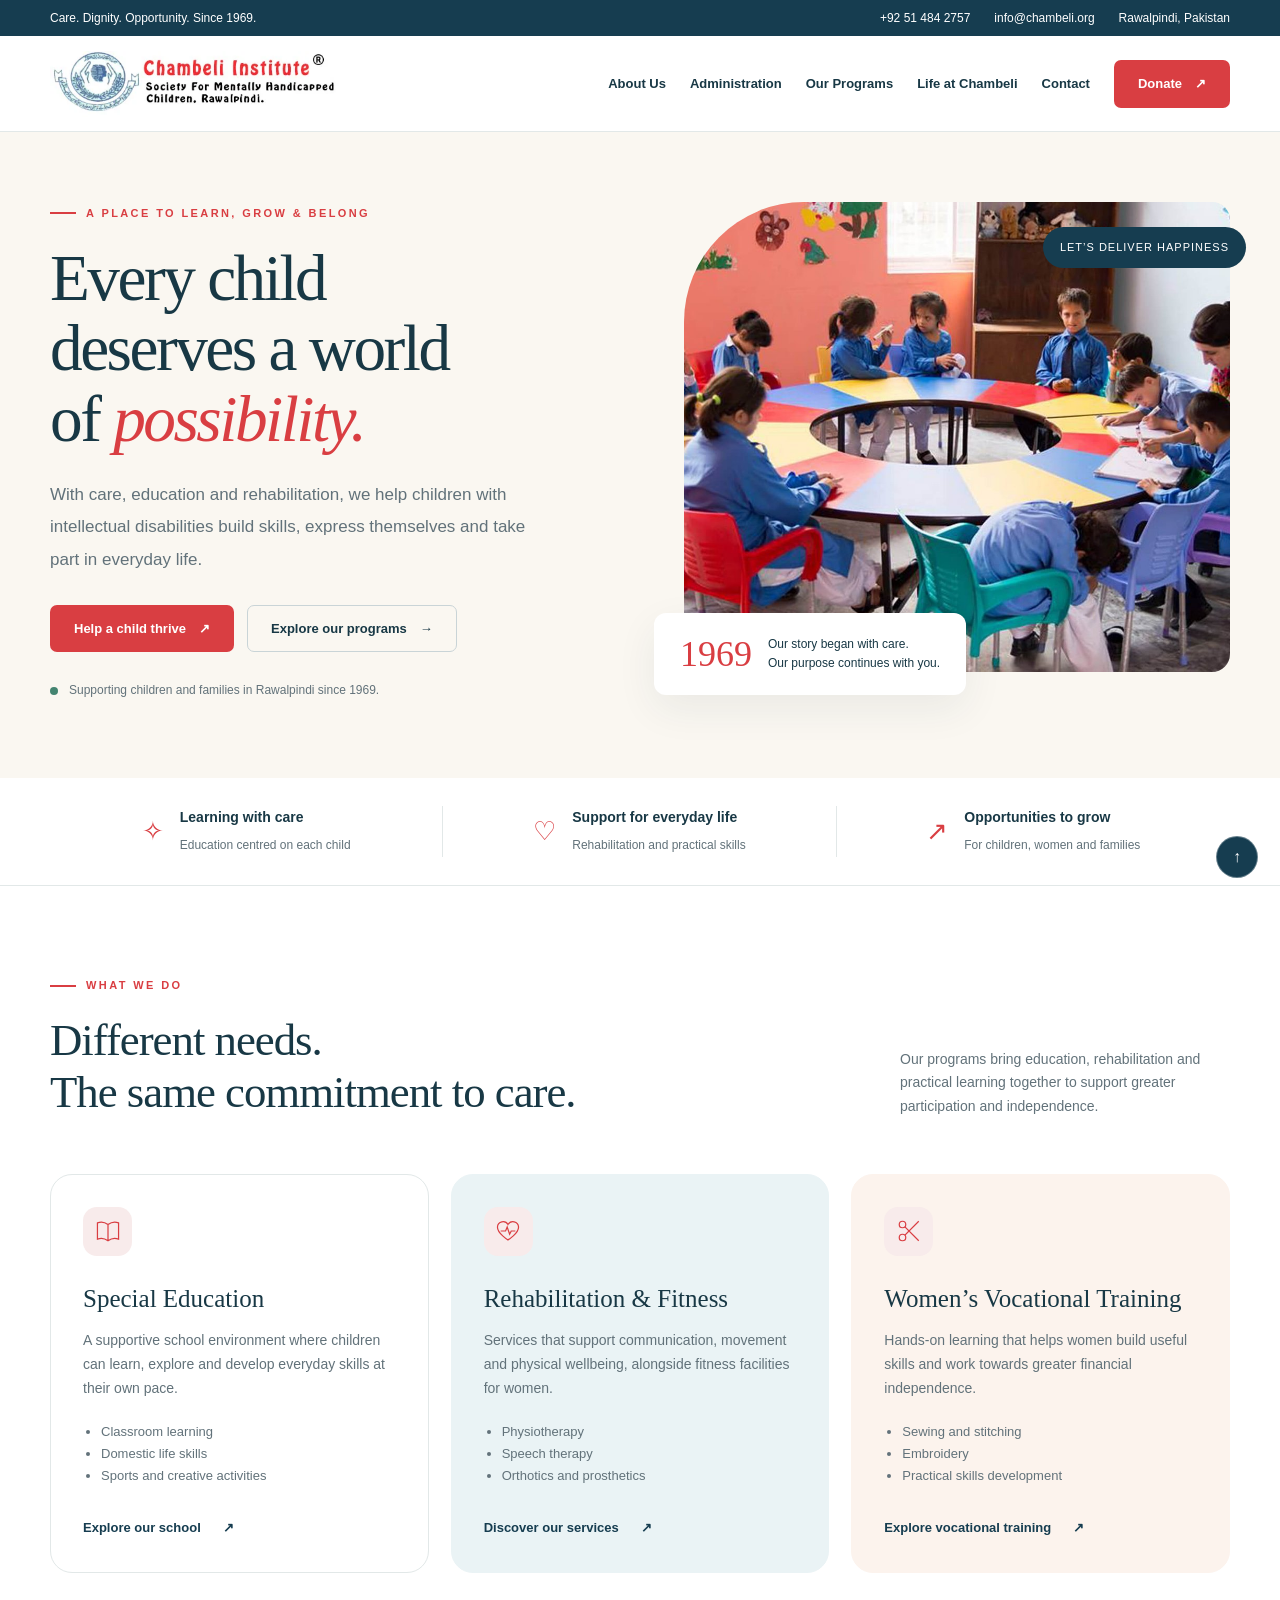
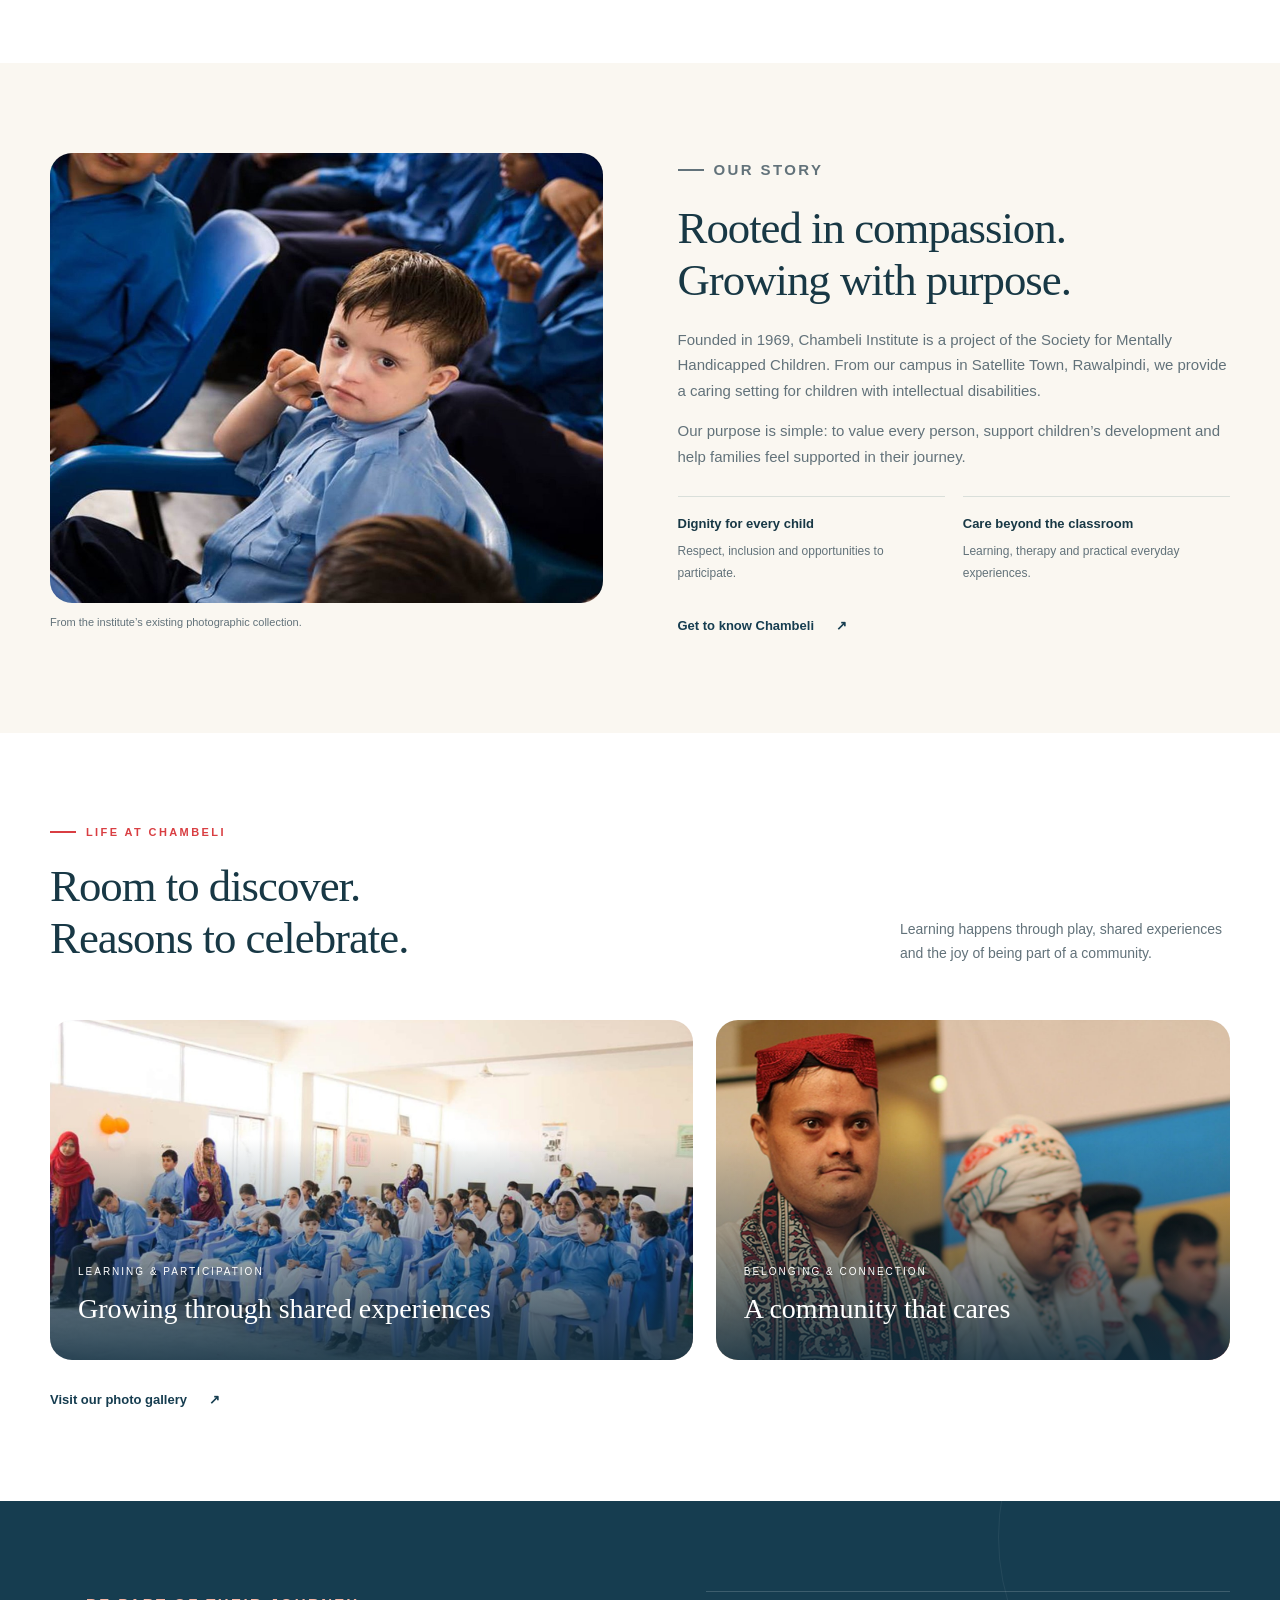
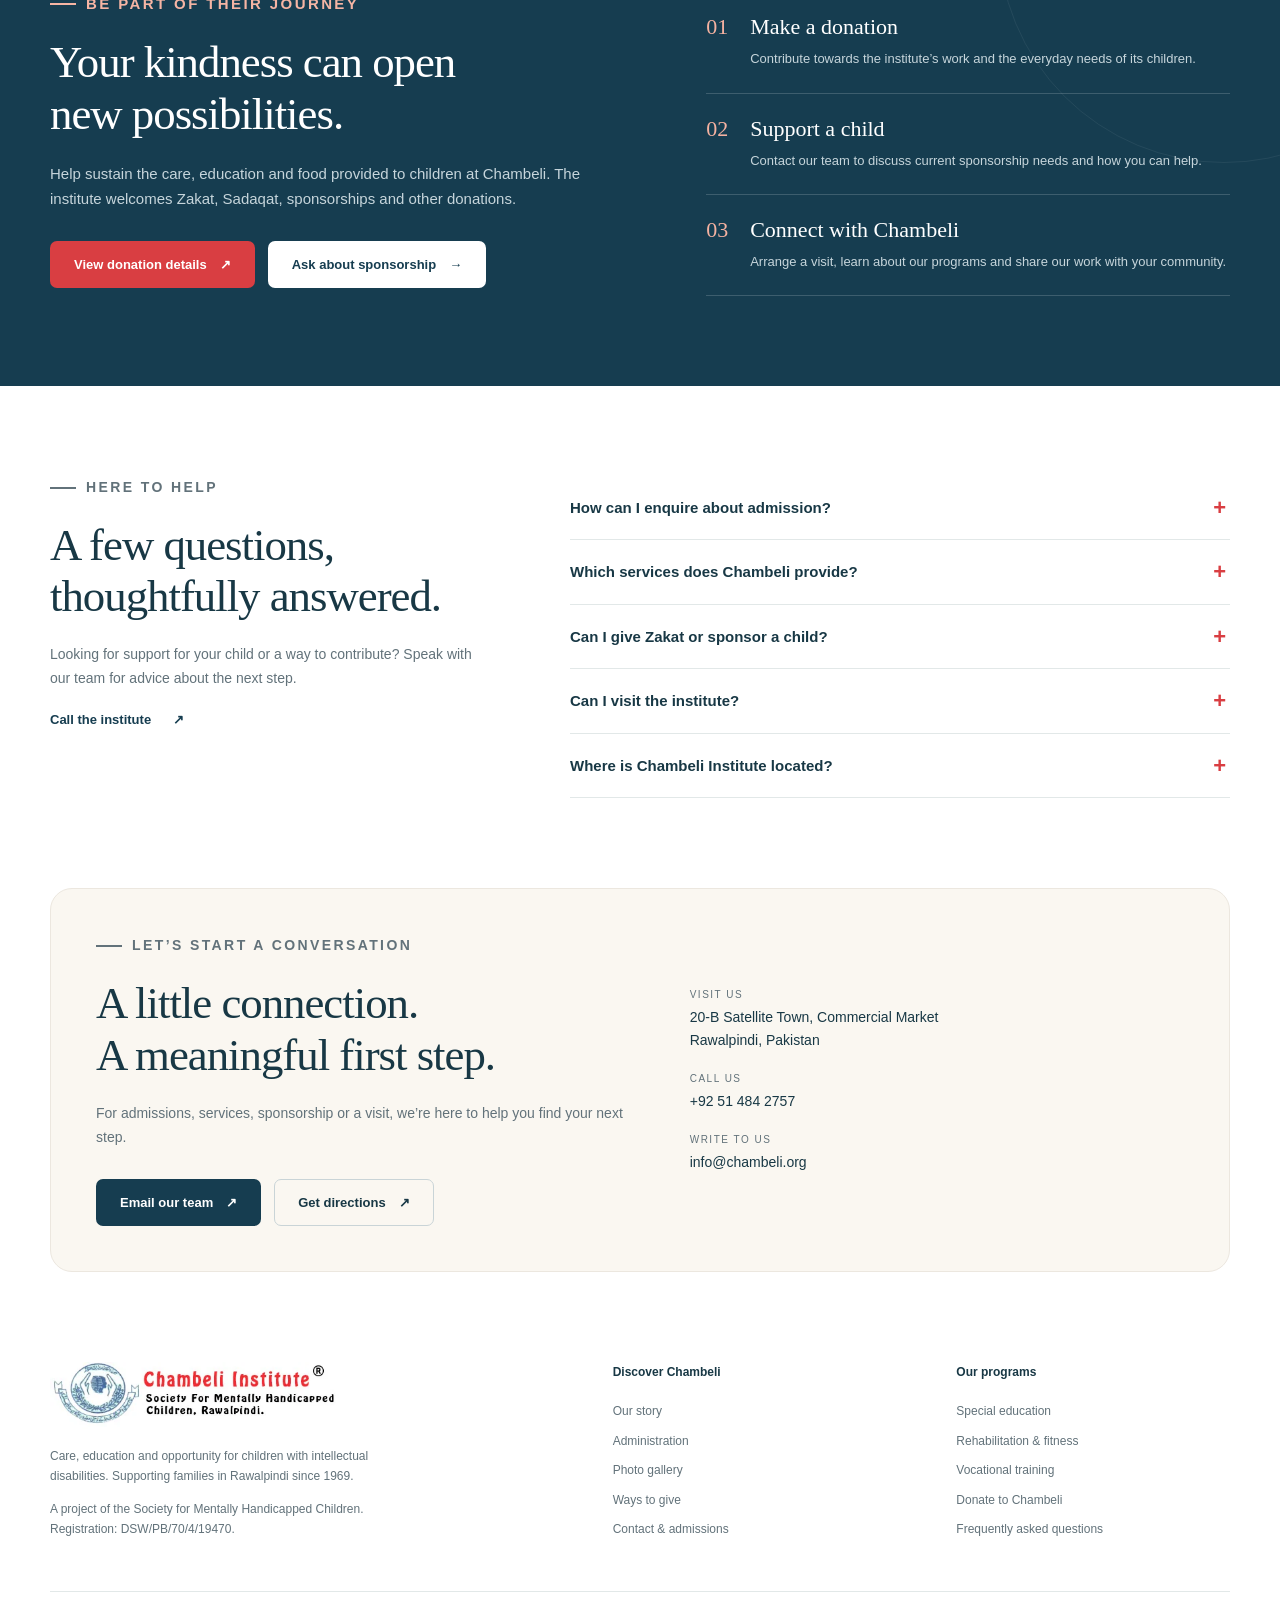
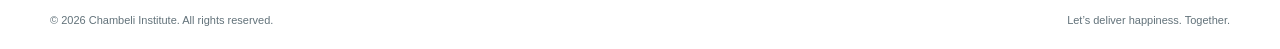
==== commit cdfe681f: "Update index.html" ====
--- a/index.html
+++ b/index.html
@@ -18,7 +18,7 @@
 <body id="top">
 <a class="skip" href="#main">Skip to content</a>
 <div class="topbar"><div class="container"><span>Care. Dignity. Opportunity. Since 1969.</span><div class="toplinks"><a href="tel:+92514842757">+92 51 484 2757</a><a href="mailto:info@chambeli.org">info@chambeli.org</a><span>Rawalpindi, Pakistan</span></div></div></div>
-<header class="site-header"><div class="container navrow"><a class="logo" href="#top" aria-label="Chambeli Institute home"><img src="assets/logo-new.webp" width="430" height="99" alt="Chambeli Institute — Society for Mentally Handicapped Children, Rawalpindi"></a><button class="menu-toggle" type="button" aria-expanded="false" aria-controls="navigation">Menu ☰</button><nav class="navigation" id="navigation" aria-label="Main navigation"><a href="/about-foundation/">About Us</a><a href="#programs">Our Programs</a><a href="#life">Life at Chambeli</a><a href="#contact">Contact</a><a class="btn btn-red" href="https://chambeli.org/donate-us/">Donate <span aria-hidden="true">↗</span></a></nav></div></header>
+<header class="site-header"><div class="container navrow"><a class="logo" href="#top" aria-label="Chambeli Institute home"><img src="assets/logo-new.webp" width="430" height="99" alt="Chambeli Institute — Society for Mentally Handicapped Children, Rawalpindi"></a><button class="menu-toggle" type="button" aria-expanded="false" aria-controls="navigation">Menu ☰</button><nav class="navigation" id="navigation" aria-label="Main navigation"><a href="/about-foundation/">About Us</a><a href="/administration/">Administration</a><a href="#programs">Our Programs</a><a href="#life">Life at Chambeli</a><a href="#contact">Contact</a><a class="btn btn-red" href="https://chambeli.org/donate-us/">Donate <span aria-hidden="true">↗</span></a></nav></div></header>
 <main id="main">
 <section class="hero" aria-labelledby="hero-title"><div class="container hero-grid"><div><p class="eyebrow">A place to learn, grow & belong</p><h1 id="hero-title">Every child<br>deserves a world<br>of <em>possibility.</em></h1><p class="lead">With care, education and rehabilitation, we help children with intellectual disabilities build skills, express themselves and take part in everyday life.</p><div class="actions"><a class="btn btn-red" href="#support">Help a child thrive <span aria-hidden="true">↗</span></a><a class="btn btn-outline" href="#programs">Explore our programs <span aria-hidden="true">→</span></a></div><div class="hero-note"><span class="dot" aria-hidden="true"></span>Supporting children and families in Rawalpindi since 1969.</div></div><div class="hero-visual"><img class="hero-photo" src="assets/campus-1.jpg" width="1000" height="650" fetchpriority="high" alt="Children and a teacher learning together around a classroom table at Chambeli"><div class="visual-tag">LET’S DELIVER HAPPINESS</div><div class="photo-label"><b>1969</b><span>Our story began with care.<br>Our purpose continues with you.</span></div></div></div></section>
 <div class="intro-strip"><div class="container strip-grid"><div class="strip-item"><span class="symbol" aria-hidden="true">✧</span><div><b>Learning with care</b><small>Education centred on each child</small></div></div><div class="strip-item"><span class="symbol" aria-hidden="true">♡</span><div><b>Support for everyday life</b><small>Rehabilitation and practical skills</small></div></div><div class="strip-item"><span class="symbol" aria-hidden="true">↗</span><div><b>Opportunities to grow</b><small>For children, women and families</small></div></div></div></div>
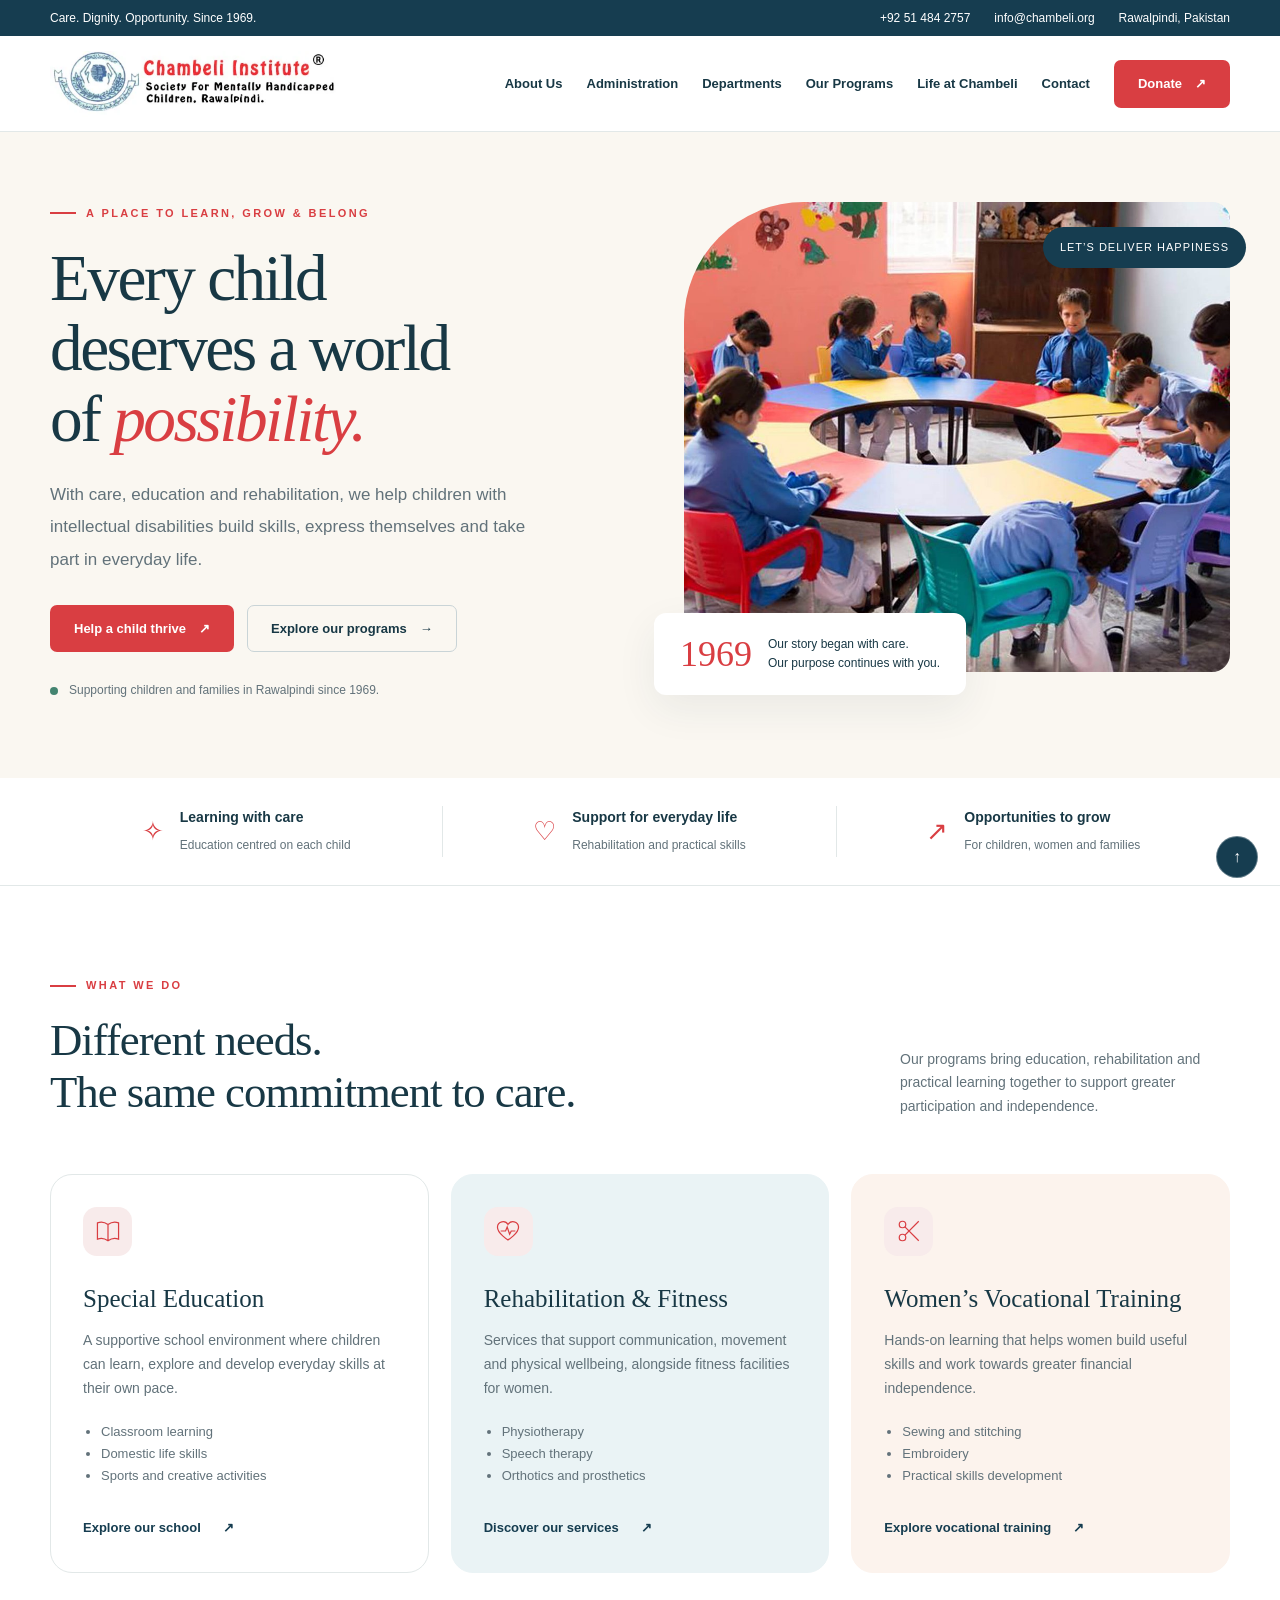
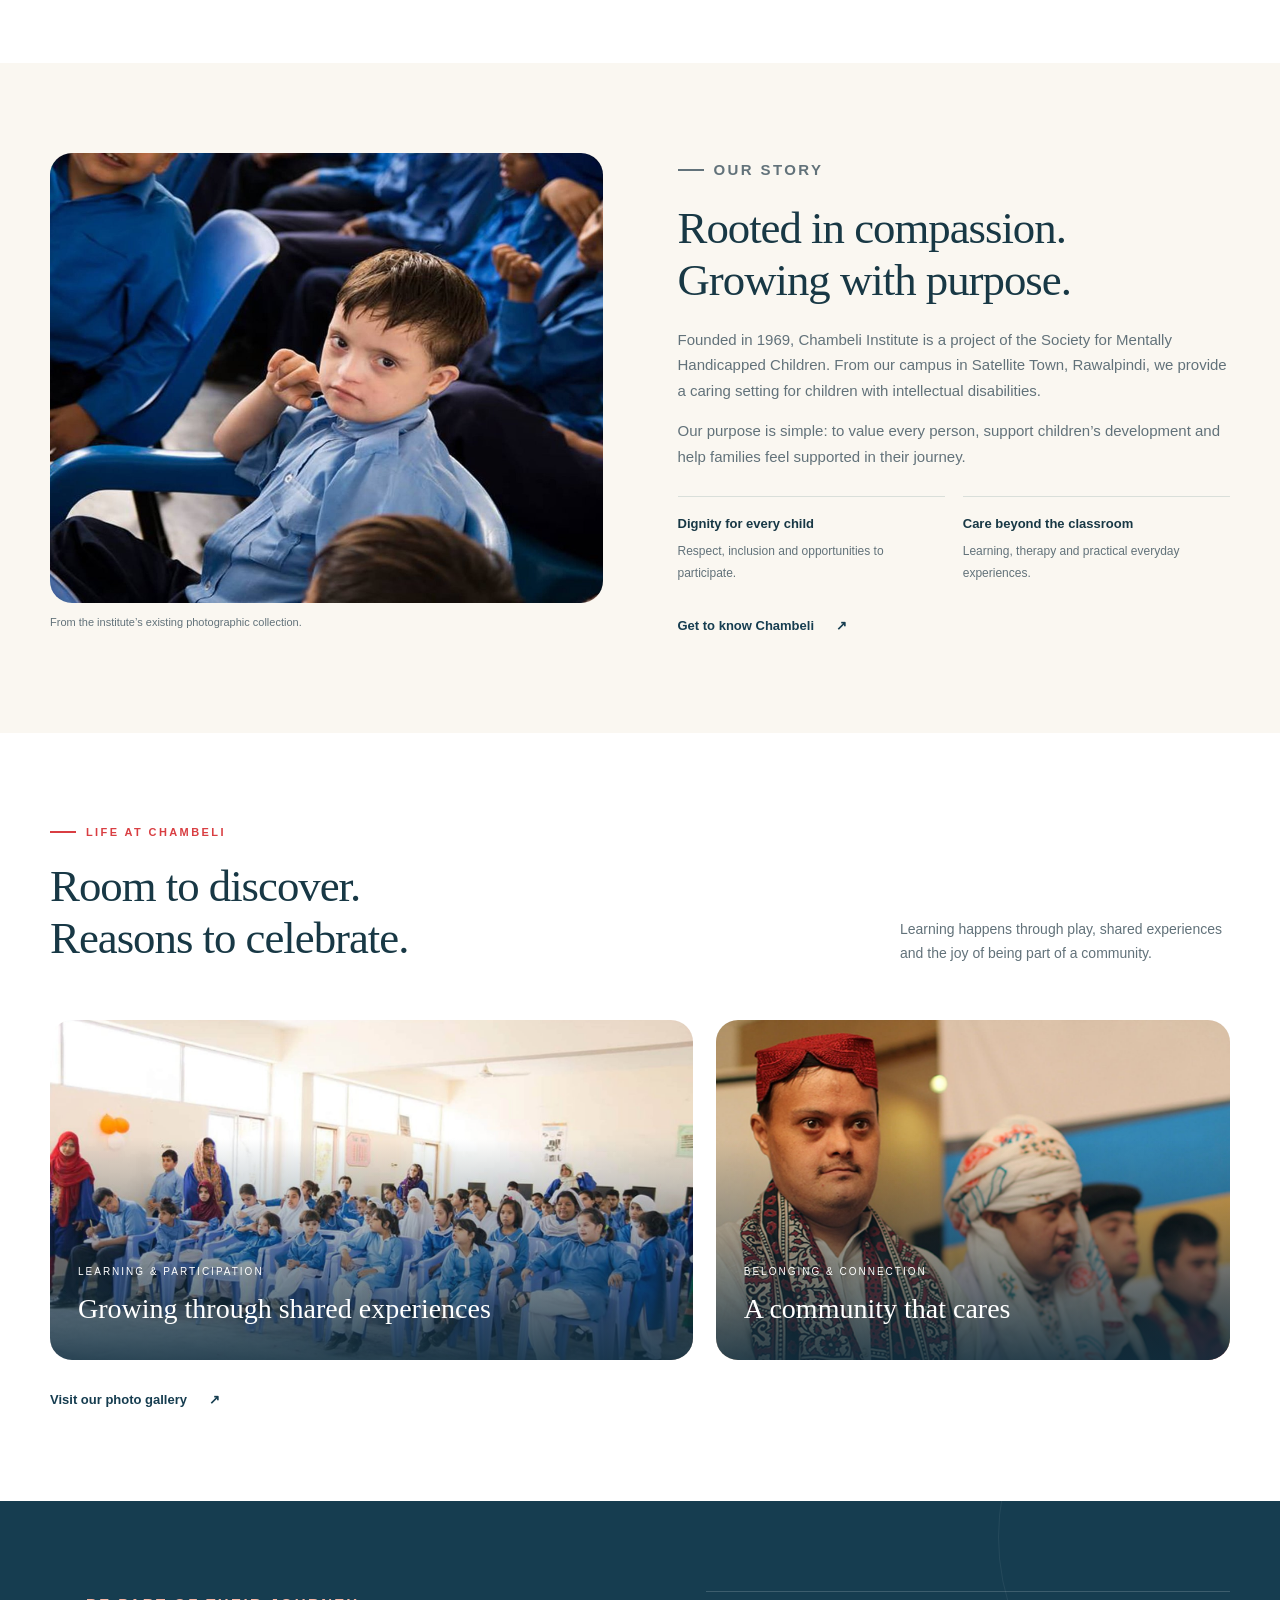
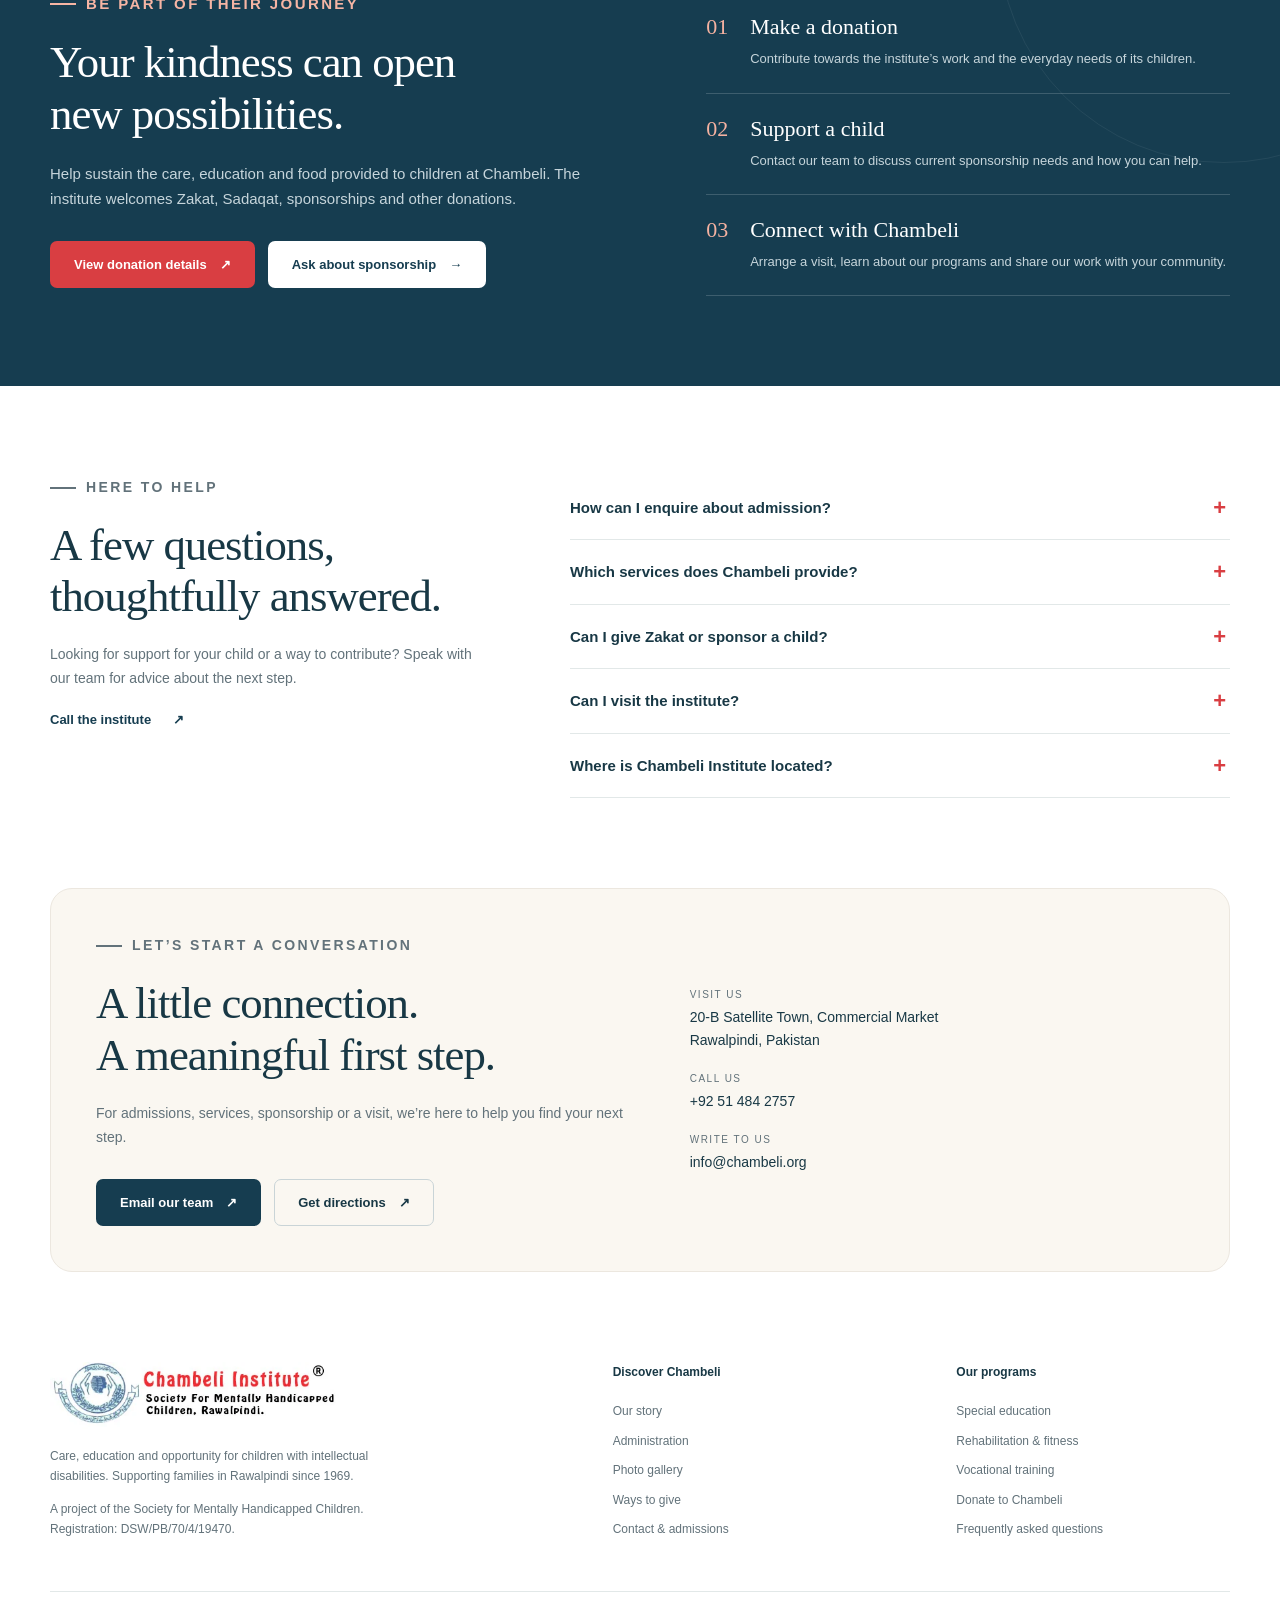
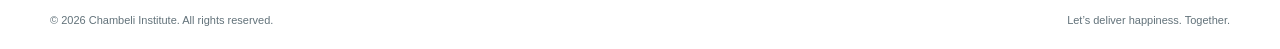
==== commit 3bad319c: "Update index.html" ====
--- a/index.html
+++ b/index.html
@@ -18,7 +18,7 @@
 <body id="top">
 <a class="skip" href="#main">Skip to content</a>
 <div class="topbar"><div class="container"><span>Care. Dignity. Opportunity. Since 1969.</span><div class="toplinks"><a href="tel:+92514842757">+92 51 484 2757</a><a href="mailto:info@chambeli.org">info@chambeli.org</a><span>Rawalpindi, Pakistan</span></div></div></div>
-<header class="site-header"><div class="container navrow"><a class="logo" href="#top" aria-label="Chambeli Institute home"><img src="assets/logo-new.webp" width="430" height="99" alt="Chambeli Institute — Society for Mentally Handicapped Children, Rawalpindi"></a><button class="menu-toggle" type="button" aria-expanded="false" aria-controls="navigation">Menu ☰</button><nav class="navigation" id="navigation" aria-label="Main navigation"><a href="/about-foundation/">About Us</a><a href="/administration/">Administration</a><a href="#programs">Our Programs</a><a href="#life">Life at Chambeli</a><a href="#contact">Contact</a><a class="btn btn-red" href="https://chambeli.org/donate-us/">Donate <span aria-hidden="true">↗</span></a></nav></div></header>
+<header class="site-header"><div class="container navrow"><a class="logo" href="#top" aria-label="Chambeli Institute home"><img src="assets/logo-new.webp" width="430" height="99" alt="Chambeli Institute — Society for Mentally Handicapped Children, Rawalpindi"></a><button class="menu-toggle" type="button" aria-expanded="false" aria-controls="navigation">Menu ☰</button><nav class="navigation" id="navigation" aria-label="Main navigation"><a href="/about-foundation/">About Us</a><a href="/administration/">Administration</a><a href="/departments/">Departments</a><a href="#programs">Our Programs</a><a href="#life">Life at Chambeli</a><a href="#contact">Contact</a><a class="btn btn-red" href="https://chambeli.org/donate-us/">Donate <span aria-hidden="true">↗</span></a></nav></div></header>
 <main id="main">
 <section class="hero" aria-labelledby="hero-title"><div class="container hero-grid"><div><p class="eyebrow">A place to learn, grow & belong</p><h1 id="hero-title">Every child<br>deserves a world<br>of <em>possibility.</em></h1><p class="lead">With care, education and rehabilitation, we help children with intellectual disabilities build skills, express themselves and take part in everyday life.</p><div class="actions"><a class="btn btn-red" href="#support">Help a child thrive <span aria-hidden="true">↗</span></a><a class="btn btn-outline" href="#programs">Explore our programs <span aria-hidden="true">→</span></a></div><div class="hero-note"><span class="dot" aria-hidden="true"></span>Supporting children and families in Rawalpindi since 1969.</div></div><div class="hero-visual"><img class="hero-photo" src="assets/campus-1.jpg" width="1000" height="650" fetchpriority="high" alt="Children and a teacher learning together around a classroom table at Chambeli"><div class="visual-tag">LET’S DELIVER HAPPINESS</div><div class="photo-label"><b>1969</b><span>Our story began with care.<br>Our purpose continues with you.</span></div></div></div></section>
 <div class="intro-strip"><div class="container strip-grid"><div class="strip-item"><span class="symbol" aria-hidden="true">✧</span><div><b>Learning with care</b><small>Education centred on each child</small></div></div><div class="strip-item"><span class="symbol" aria-hidden="true">♡</span><div><b>Support for everyday life</b><small>Rehabilitation and practical skills</small></div></div><div class="strip-item"><span class="symbol" aria-hidden="true">↗</span><div><b>Opportunities to grow</b><small>For children, women and families</small></div></div></div></div>
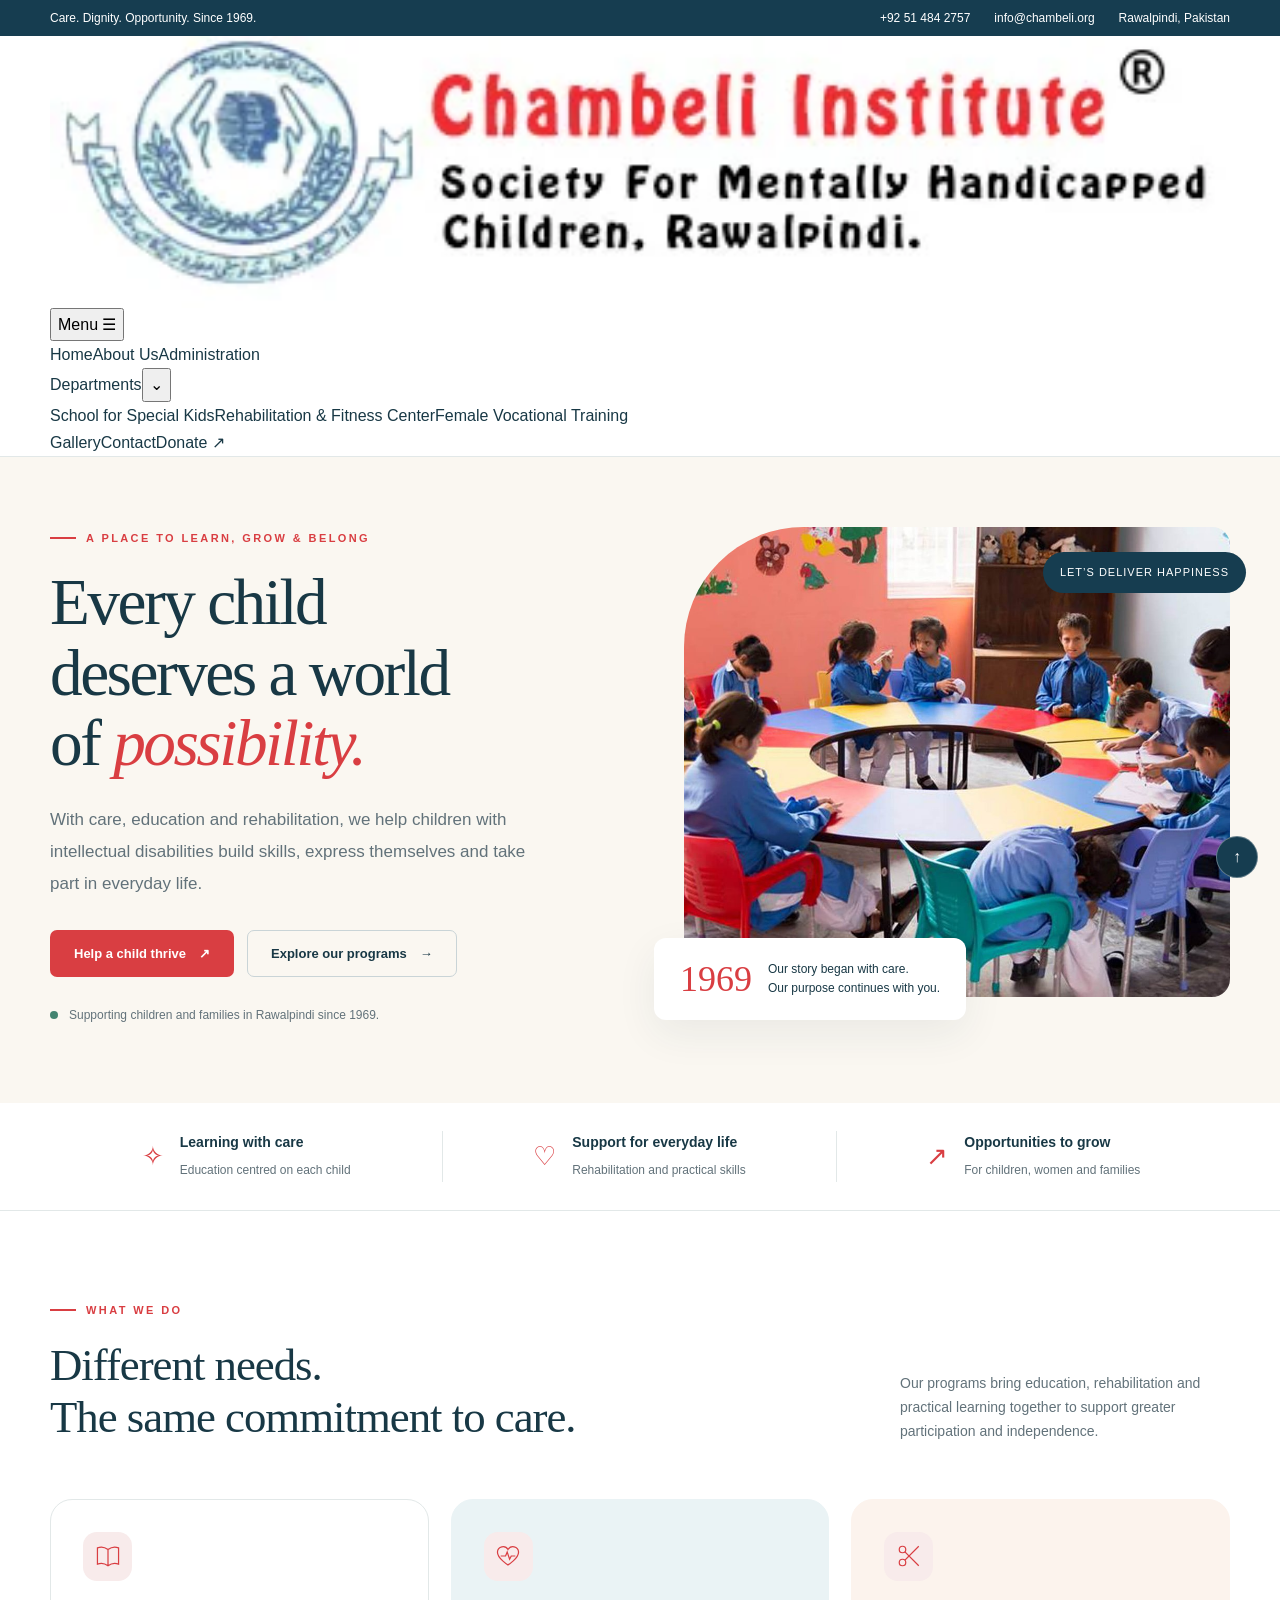
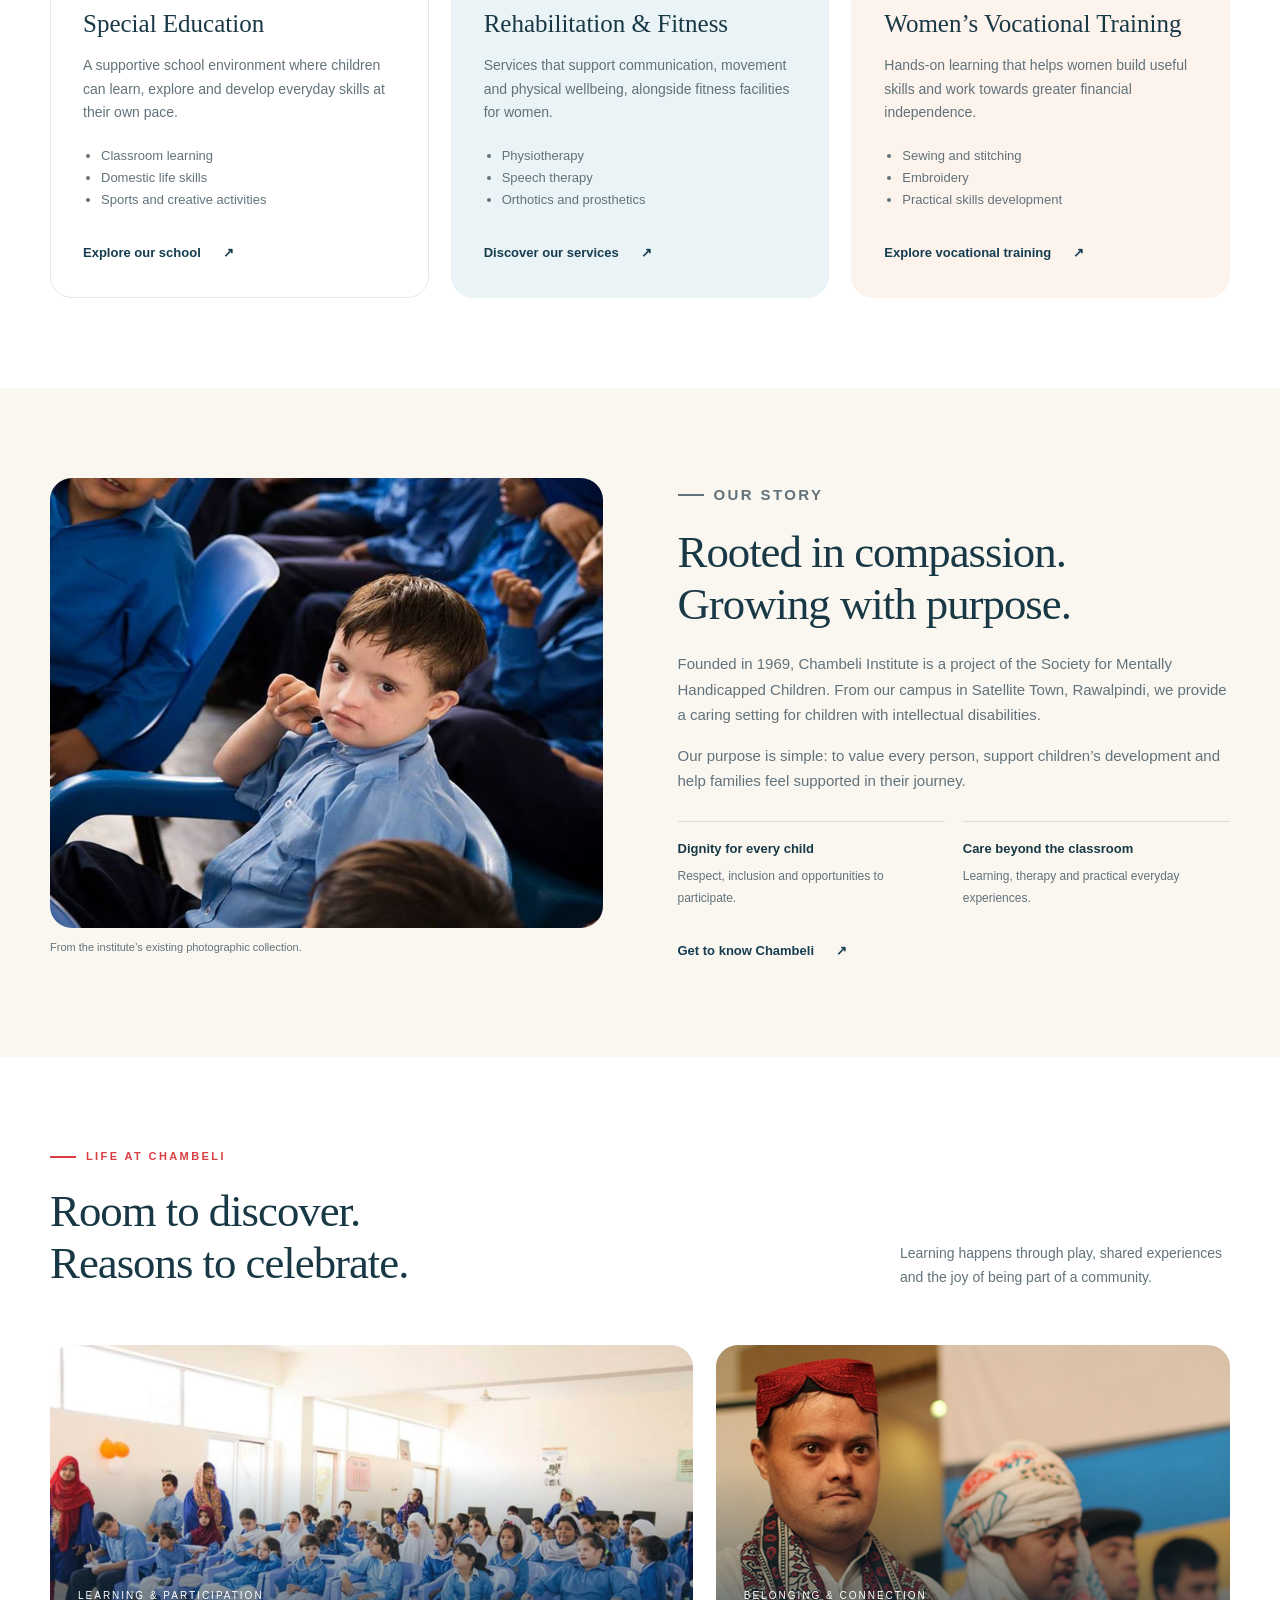
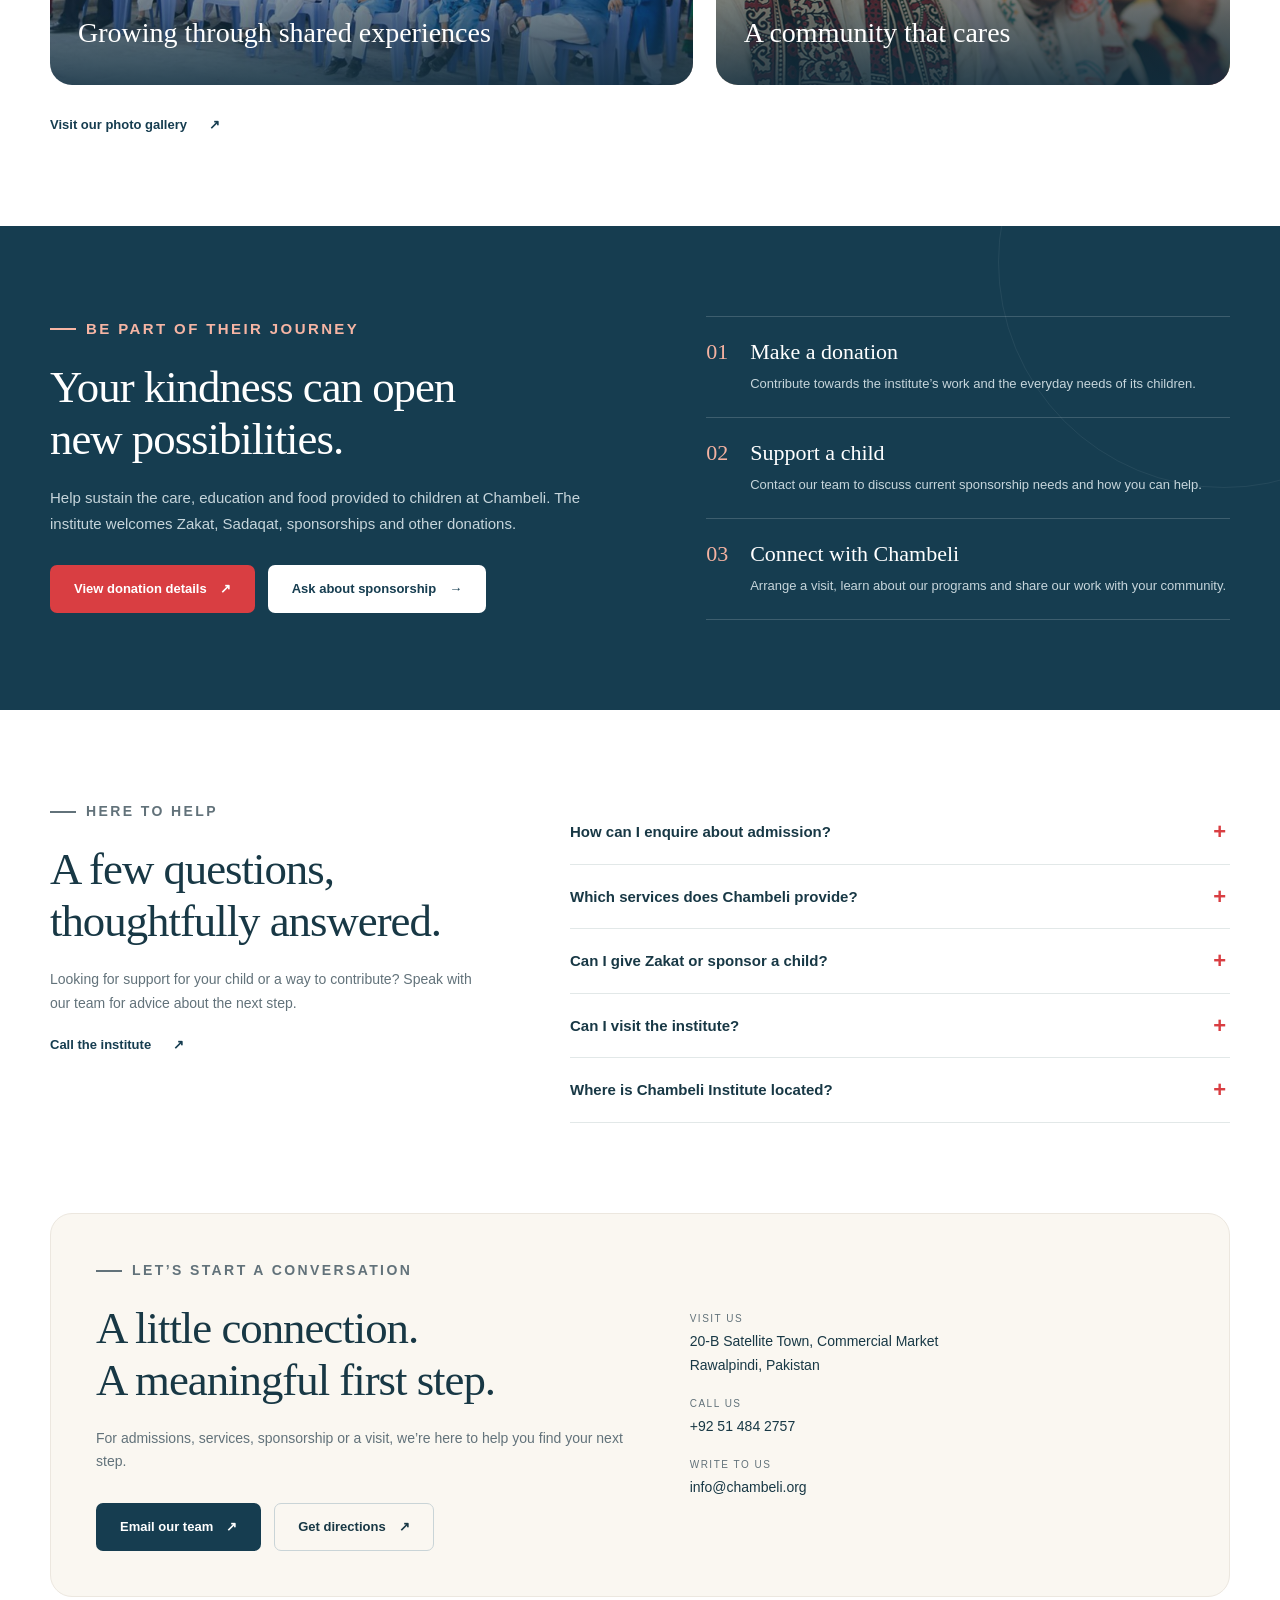
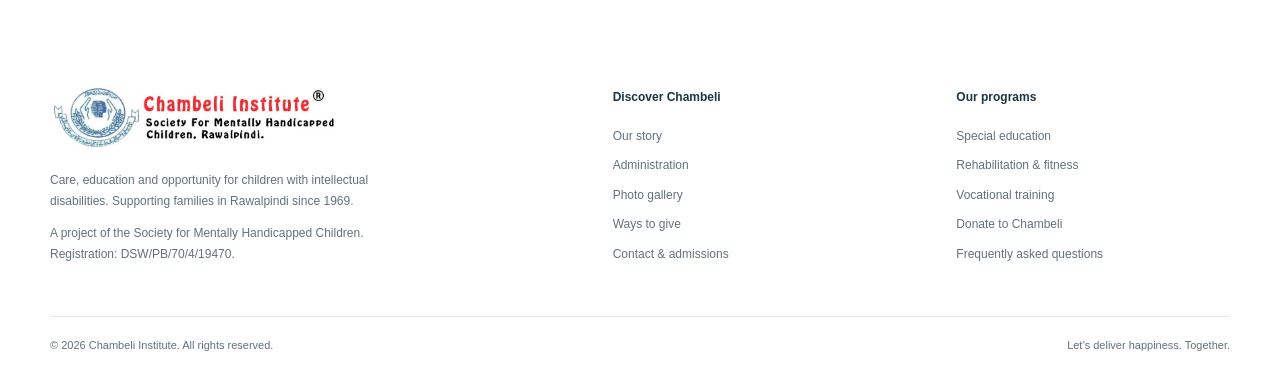
==== commit 11b57dea: "Update index.html" ====
--- a/index.html
+++ b/index.html
@@ -13,31 +13,24 @@
 @media(max-width:520px){.container{width:calc(100% - 36px)}.topbar{font-size:10px}.toplinks{gap:10px}.hero h1{font-size:47px;letter-spacing:-1.7px}.hero .lead{font-size:15px}.hero-photo{height:310px}.photo-label{padding:16px 20px}.photo-label b{font-size:30px}.visual-tag{font-size:9px}.strip-grid{grid-template-columns:1fr;padding:7px 0}.strip-item{justify-content:start;padding:13px 4px;border-right:0;border-bottom:1px solid var(--line);gap:18px}.strip-item b{font-size:13px}.strip-item small{font-size:11px}.section-title{font-size:35px}.eyebrow{font-size:10px;letter-spacing:1.8px}.activities{grid-template-columns:1fr}.activity img{height:310px}.about-photo{height:310px}.values{gap:14px}.contact-box{padding:28px}.footer-grid{grid-template-columns:1fr 1fr}.footer-brand{grid-column:1/-1}.footer-bottom{flex-direction:column;gap:5px}.btn{padding:13px 18px}.back-top{width:36px;height:36px;right:14px;bottom:14px}}
 @media(prefers-reduced-motion:reduce){html{scroll-behavior:auto}*,*:before,*:after{transition:none!important}}
 </style>
-<script type="application/ld+json">{"@context":"https://schema.org","@type":"NGO","name":"Chambeli Institute","url":"https://chambeli.org/","foundingDate":"1969","telephone":"+92-51-4842757","email":"info@chambeli.org","address":{"@type":"PostalAddress","streetAddress":"20-B Satellite Town, Commercial Market","addressLocality":"Rawalpindi","addressCountry":"PK"}}</script>
+<script type="application/ld+json">{"@context":"https://schema.org","@type":"NGO","name":"Chambeli Institute","url":"/","foundingDate":"1969","telephone":"+92-51-4842757","email":"info@chambeli.org","address":{"@type":"PostalAddress","streetAddress":"20-B Satellite Town, Commercial Market","addressLocality":"Rawalpindi","addressCountry":"PK"}}</script>
+<link rel="stylesheet" href="/assets/site-navigation.css">
+<script src="/assets/site-navigation.js" defer></script>
 </head>
 <body id="top">
 <a class="skip" href="#main">Skip to content</a>
 <div class="topbar"><div class="container"><span>Care. Dignity. Opportunity. Since 1969.</span><div class="toplinks"><a href="tel:+92514842757">+92 51 484 2757</a><a href="mailto:info@chambeli.org">info@chambeli.org</a><span>Rawalpindi, Pakistan</span></div></div></div>
-<header class="site-header"><div class="container navrow"><a class="logo" href="#top" aria-label="Chambeli Institute home"><img src="assets/logo-new.webp" width="430" height="99" alt="Chambeli Institute — Society for Mentally Handicapped Children, Rawalpindi"></a><button class="menu-toggle" type="button" aria-expanded="false" aria-controls="navigation">Menu ☰</button><nav class="navigation" id="navigation" aria-label="Main navigation"><a href="/about-foundation/">About Us</a><a href="/administration/">Administration</a><a href="/departments/">Departments</a><a href="#programs">Our Programs</a><a href="#life">Life at Chambeli</a><a href="#contact">Contact</a><a class="btn btn-red" href="https://chambeli.org/donate-us/">Donate <span aria-hidden="true">↗</span></a></nav></div></header>
+<header class="site-header ch-header"><div class="container ch-navrow"><a class="ch-brand" href="/" aria-current="page" aria-label="Chambeli Institute home"><img src="/assets/logo-new.webp" width="430" height="99" alt="Chambeli Institute — Society for Mentally Handicapped Children, Rawalpindi"></a><button class="ch-menu-button" type="button" aria-expanded="false" aria-controls="site-navigation">Menu <span aria-hidden="true">☰</span></button><nav class="ch-nav" id="site-navigation" aria-label="Main navigation"><a href="/">Home</a><a href="/about-foundation/">About Us</a><a href="/administration/">Administration</a><div class="ch-department"><div class="ch-department-row"><a class="ch-dept-link" href="/departments/">Departments</a><button class="ch-dropdown-button" type="button" aria-label="Show department pages" aria-expanded="true" aria-controls="department-dropdown"><span aria-hidden="true">⌄</span></button></div><div class="ch-dropdown" id="department-dropdown"><a href="/school/">School for Special Kids</a><a href="/rehabilitation-and-fitness-center/">Rehabilitation &amp; Fitness Center</a><a href="/female-vocational-training-center/">Female Vocational Training</a></div></div><a href="/gallery/">Gallery</a><a href="/contact/">Contact</a><a class="ch-donate" href="/donate-us/">Donate <span aria-hidden="true">↗</span></a></nav></div></header>
 <main id="main">
-<section class="hero" aria-labelledby="hero-title"><div class="container hero-grid"><div><p class="eyebrow">A place to learn, grow & belong</p><h1 id="hero-title">Every child<br>deserves a world<br>of <em>possibility.</em></h1><p class="lead">With care, education and rehabilitation, we help children with intellectual disabilities build skills, express themselves and take part in everyday life.</p><div class="actions"><a class="btn btn-red" href="#support">Help a child thrive <span aria-hidden="true">↗</span></a><a class="btn btn-outline" href="#programs">Explore our programs <span aria-hidden="true">→</span></a></div><div class="hero-note"><span class="dot" aria-hidden="true"></span>Supporting children and families in Rawalpindi since 1969.</div></div><div class="hero-visual"><img class="hero-photo" src="assets/campus-1.jpg" width="1000" height="650" fetchpriority="high" alt="Children and a teacher learning together around a classroom table at Chambeli"><div class="visual-tag">LET’S DELIVER HAPPINESS</div><div class="photo-label"><b>1969</b><span>Our story began with care.<br>Our purpose continues with you.</span></div></div></div></section>
+<section class="hero" aria-labelledby="hero-title"><div class="container hero-grid"><div><p class="eyebrow">A place to learn, grow & belong</p><h1 id="hero-title">Every child<br>deserves a world<br>of <em>possibility.</em></h1><p class="lead">With care, education and rehabilitation, we help children with intellectual disabilities build skills, express themselves and take part in everyday life.</p><div class="actions"><a class="btn btn-red" href="#support">Help a child thrive <span aria-hidden="true">↗</span></a><a class="btn btn-outline" href="/departments/">Explore our programs <span aria-hidden="true">→</span></a></div><div class="hero-note"><span class="dot" aria-hidden="true"></span>Supporting children and families in Rawalpindi since 1969.</div></div><div class="hero-visual"><img class="hero-photo" src="/assets/campus-1.jpg" width="1000" height="650" fetchpriority="high" alt="Children and a teacher learning together around a classroom table at Chambeli"><div class="visual-tag">LET’S DELIVER HAPPINESS</div><div class="photo-label"><b>1969</b><span>Our story began with care.<br>Our purpose continues with you.</span></div></div></div></section>
 <div class="intro-strip"><div class="container strip-grid"><div class="strip-item"><span class="symbol" aria-hidden="true">✧</span><div><b>Learning with care</b><small>Education centred on each child</small></div></div><div class="strip-item"><span class="symbol" aria-hidden="true">♡</span><div><b>Support for everyday life</b><small>Rehabilitation and practical skills</small></div></div><div class="strip-item"><span class="symbol" aria-hidden="true">↗</span><div><b>Opportunities to grow</b><small>For children, women and families</small></div></div></div></div>
-<section class="section" id="programs"><div class="container"><div class="section-heading"><div><p class="eyebrow">What we do</p><h2 class="section-title">Different needs.<br>The same commitment to care.</h2></div><p>Our programs bring education, rehabilitation and practical learning together to support greater participation and independence.</p></div><div class="cards"><article class="card"><div class="card-icon"><svg viewBox="0 0 32 32" aria-hidden="true"><path d="M3 6c5-2 9-1 13 2 4-3 8-4 13-2v20c-5-2-9-1-13 2-4-3-8-4-13-2Z M16 8v20"/></svg></div><h3>Special Education</h3><p>A supportive school environment where children can learn, explore and develop everyday skills at their own pace.</p><ul><li>Classroom learning</li><li>Domestic life skills</li><li>Sports and creative activities</li></ul><a class="text-link" href="https://chambeli.org/school/">Explore our school <span aria-hidden="true">↗</span></a></article><article class="card"><div class="card-icon"><svg viewBox="0 0 32 32" aria-hidden="true"><path d="M16 27S3 19 3 11a7 7 0 0 1 13-3 7 7 0 0 1 13 3c0 8-13 16-13 16Z M7 16h6l2-5 3 9 2-4h5"/></svg></div><h3>Rehabilitation & Fitness</h3><p>Services that support communication, movement and physical wellbeing, alongside fitness facilities for women.</p><ul><li>Physiotherapy</li><li>Speech therapy</li><li>Orthotics and prosthetics</li></ul><a class="text-link" href="https://chambeli.org/rehabilitation-and-fitness-center/">Discover our services <span aria-hidden="true">↗</span></a></article><article class="card"><div class="card-icon"><svg viewBox="0 0 32 32" aria-hidden="true"><circle cx="8" cy="8" r="4"/><circle cx="8" cy="24" r="4"/><path d="m11 11 17 17M11 21 28 4M16 16l-5 5"/></svg></div><h3>Women’s Vocational Training</h3><p>Hands-on learning that helps women build useful skills and work towards greater financial independence.</p><ul><li>Sewing and stitching</li><li>Embroidery</li><li>Practical skills development</li></ul><a class="text-link" href="https://chambeli.org/female-vocational-training-center/">Explore vocational training <span aria-hidden="true">↗</span></a></article></div></div></section>
-<section class="section about" id="about"><div class="container about-grid"><div><img class="about-photo" src="assets/campus-2.jpg" width="1000" height="650" loading="lazy" alt="Students attending a gathering at Chambeli Institute"><p class="caption">From the institute’s existing photographic collection.</p></div><div class="about-copy"><p class="eyebrow">Our story</p><h2 class="section-title">Rooted in compassion.<br>Growing with purpose.</h2><p>Founded in 1969, Chambeli Institute is a project of the Society for Mentally Handicapped Children. From our campus in Satellite Town, Rawalpindi, we provide a caring setting for children with intellectual disabilities.</p><p>Our purpose is simple: to value every person, support children’s development and help families feel supported in their journey.</p><div class="values"><div class="value"><b>Dignity for every child</b><span>Respect, inclusion and opportunities to participate.</span></div><div class="value"><b>Care beyond the classroom</b><span>Learning, therapy and practical everyday experiences.</span></div></div><a class="text-link" href="https://chambeli.org/about-foundation/">Get to know Chambeli <span aria-hidden="true">↗</span></a></div></div></section>
-<section class="section" id="life"><div class="container"><div class="section-heading"><div><p class="eyebrow">Life at Chambeli</p><h2 class="section-title">Room to discover.<br>Reasons to celebrate.</h2></div><p>Learning happens through play, shared experiences and the joy of being part of a community.</p></div><div class="activities"><article class="activity"><img src="assets/campus-3.jpg" width="1000" height="650" loading="lazy" alt="Students and staff gathered in the institute’s main hall"><div class="activity-copy"><small>Learning & participation</small><h3>Growing through shared experiences</h3></div></article><article class="activity"><img src="assets/campus-4.jpg" width="1000" height="650" loading="lazy" alt="Chambeli participants wearing traditional clothing during an activity"><div class="activity-copy"><small>Belonging & connection</small><h3>A community that cares</h3></div></article></div><div class="actions"><a class="text-link" href="https://chambeli.org/gallery/">Visit our photo gallery <span aria-hidden="true">↗</span></a></div></div></section>
-<section class="section support" id="support"><div class="container support-grid"><div><p class="eyebrow">Be part of their journey</p><h2 class="section-title">Your kindness can open<br>new possibilities.</h2><p>Help sustain the care, education and food provided to children at Chambeli. The institute welcomes Zakat, Sadaqat, sponsorships and other donations.</p><div class="actions"><a class="btn btn-red" href="https://chambeli.org/donate-us/">View donation details <span aria-hidden="true">↗</span></a><a class="btn btn-white" href="mailto:info@chambeli.org?subject=Child%20sponsorship%20enquiry">Ask about sponsorship <span aria-hidden="true">→</span></a></div></div><div class="support-options"><div class="support-option"><span aria-hidden="true">01</span><div><h3>Make a donation</h3><p>Contribute towards the institute’s work and the everyday needs of its children.</p></div></div><div class="support-option"><span aria-hidden="true">02</span><div><h3>Support a child</h3><p>Contact our team to discuss current sponsorship needs and how you can help.</p></div></div><div class="support-option"><span aria-hidden="true">03</span><div><h3>Connect with Chambeli</h3><p>Arrange a visit, learn about our programs and share our work with your community.</p></div></div></div></div></section>
+<section class="section" id="programs"><div class="container"><div class="section-heading"><div><p class="eyebrow">What we do</p><h2 class="section-title">Different needs.<br>The same commitment to care.</h2></div><p>Our programs bring education, rehabilitation and practical learning together to support greater participation and independence.</p></div><div class="cards"><article class="card"><div class="card-icon"><svg viewBox="0 0 32 32" aria-hidden="true"><path d="M3 6c5-2 9-1 13 2 4-3 8-4 13-2v20c-5-2-9-1-13 2-4-3-8-4-13-2Z M16 8v20"/></svg></div><h3>Special Education</h3><p>A supportive school environment where children can learn, explore and develop everyday skills at their own pace.</p><ul><li>Classroom learning</li><li>Domestic life skills</li><li>Sports and creative activities</li></ul><a class="text-link" href="/school/">Explore our school <span aria-hidden="true">↗</span></a></article><article class="card"><div class="card-icon"><svg viewBox="0 0 32 32" aria-hidden="true"><path d="M16 27S3 19 3 11a7 7 0 0 1 13-3 7 7 0 0 1 13 3c0 8-13 16-13 16Z M7 16h6l2-5 3 9 2-4h5"/></svg></div><h3>Rehabilitation & Fitness</h3><p>Services that support communication, movement and physical wellbeing, alongside fitness facilities for women.</p><ul><li>Physiotherapy</li><li>Speech therapy</li><li>Orthotics and prosthetics</li></ul><a class="text-link" href="/rehabilitation-and-fitness-center/">Discover our services <span aria-hidden="true">↗</span></a></article><article class="card"><div class="card-icon"><svg viewBox="0 0 32 32" aria-hidden="true"><circle cx="8" cy="8" r="4"/><circle cx="8" cy="24" r="4"/><path d="m11 11 17 17M11 21 28 4M16 16l-5 5"/></svg></div><h3>Women’s Vocational Training</h3><p>Hands-on learning that helps women build useful skills and work towards greater financial independence.</p><ul><li>Sewing and stitching</li><li>Embroidery</li><li>Practical skills development</li></ul><a class="text-link" href="/female-vocational-training-center/">Explore vocational training <span aria-hidden="true">↗</span></a></article></div></div></section>
+<section class="section about" id="about"><div class="container about-grid"><div><img class="about-photo" src="/assets/campus-2.jpg" width="1000" height="650" loading="lazy" alt="Students attending a gathering at Chambeli Institute"><p class="caption">From the institute’s existing photographic collection.</p></div><div class="about-copy"><p class="eyebrow">Our story</p><h2 class="section-title">Rooted in compassion.<br>Growing with purpose.</h2><p>Founded in 1969, Chambeli Institute is a project of the Society for Mentally Handicapped Children. From our campus in Satellite Town, Rawalpindi, we provide a caring setting for children with intellectual disabilities.</p><p>Our purpose is simple: to value every person, support children’s development and help families feel supported in their journey.</p><div class="values"><div class="value"><b>Dignity for every child</b><span>Respect, inclusion and opportunities to participate.</span></div><div class="value"><b>Care beyond the classroom</b><span>Learning, therapy and practical everyday experiences.</span></div></div><a class="text-link" href="/about-foundation/">Get to know Chambeli <span aria-hidden="true">↗</span></a></div></div></section>
+<section class="section" id="life"><div class="container"><div class="section-heading"><div><p class="eyebrow">Life at Chambeli</p><h2 class="section-title">Room to discover.<br>Reasons to celebrate.</h2></div><p>Learning happens through play, shared experiences and the joy of being part of a community.</p></div><div class="activities"><article class="activity"><img src="/assets/campus-3.jpg" width="1000" height="650" loading="lazy" alt="Students and staff gathered in the institute’s main hall"><div class="activity-copy"><small>Learning & participation</small><h3>Growing through shared experiences</h3></div></article><article class="activity"><img src="/assets/campus-4.jpg" width="1000" height="650" loading="lazy" alt="Chambeli participants wearing traditional clothing during an activity"><div class="activity-copy"><small>Belonging & connection</small><h3>A community that cares</h3></div></article></div><div class="actions"><a class="text-link" href="/gallery/">Visit our photo gallery <span aria-hidden="true">↗</span></a></div></div></section>
+<section class="section support" id="support"><div class="container support-grid"><div><p class="eyebrow">Be part of their journey</p><h2 class="section-title">Your kindness can open<br>new possibilities.</h2><p>Help sustain the care, education and food provided to children at Chambeli. The institute welcomes Zakat, Sadaqat, sponsorships and other donations.</p><div class="actions"><a class="btn btn-red" href="/donate-us/">View donation details <span aria-hidden="true">↗</span></a><a class="btn btn-white" href="mailto:info@chambeli.org?subject=Child%20sponsorship%20enquiry">Ask about sponsorship <span aria-hidden="true">→</span></a></div></div><div class="support-options"><div class="support-option"><span aria-hidden="true">01</span><div><h3>Make a donation</h3><p>Contribute towards the institute’s work and the everyday needs of its children.</p></div></div><div class="support-option"><span aria-hidden="true">02</span><div><h3>Support a child</h3><p>Contact our team to discuss current sponsorship needs and how you can help.</p></div></div><div class="support-option"><span aria-hidden="true">03</span><div><h3>Connect with Chambeli</h3><p>Arrange a visit, learn about our programs and share our work with your community.</p></div></div></div></div></section>
 <section class="section" id="faq"><div class="container faq-grid"><div><p class="eyebrow">Here to help</p><h2 class="section-title">A few questions,<br>thoughtfully answered.</h2><p>Looking for support for your child or a way to contribute? Speak with our team for advice about the next step.</p><a class="text-link" href="tel:+92514842757">Call the institute <span aria-hidden="true">↗</span></a></div><div><details><summary>How can I enquire about admission?</summary><p>Call +92 51 484 2757 or email info@chambeli.org. Our team can explain the assessment process, documents, availability and arrangements relevant to your child.</p></details><details><summary>Which services does Chambeli provide?</summary><p>The institute’s published programs include special education, physiotherapy, speech therapy, orthotics and prosthetics, women’s fitness and vocational training. Contact us to confirm current service availability and schedules.</p></details><details><summary>Can I give Zakat or sponsor a child?</summary><p>Yes. The institute welcomes Zakat, Sadaqat, sponsorships and other donations. Visit the donation page for published payment instructions, or contact the team about current sponsorship needs.</p></details><details><summary>Can I visit the institute?</summary><p>Visitors are welcome to enquire about the institute’s work. Please contact our team before travelling to arrange a suitable visit.</p></details><details><summary>Where is Chambeli Institute located?</summary><p>Our published address is 20-B Satellite Town, Commercial Market, Rawalpindi, Pakistan. Call the institute if you need help with directions.</p></details></div></div></section>
 <section class="contact-section" id="contact"><div class="container"><div class="contact-box"><div><p class="eyebrow">Let’s start a conversation</p><h2 class="section-title">A little connection.<br>A meaningful first step.</h2><p>For admissions, services, sponsorship or a visit, we’re here to help you find your next step.</p><div class="actions"><a class="btn btn-dark" href="mailto:info@chambeli.org">Email our team <span aria-hidden="true">↗</span></a><a class="btn btn-outline" href="https://www.google.com/maps/search/?api=1&amp;query=Chambeli+Institute+20-B+Satellite+Town+Rawalpindi" target="_blank" rel="noopener noreferrer">Get directions <span aria-hidden="true">↗</span></a></div></div><div class="contact-details"><address><small>Visit us</small>20-B Satellite Town, Commercial Market<br>Rawalpindi, Pakistan</address><a href="tel:+92514842757"><small>Call us</small>+92 51 484 2757</a><a href="mailto:info@chambeli.org"><small>Write to us</small>info@chambeli.org</a></div></div></div></section>
 </main>
-<footer class="footer"><div class="container"><div class="footer-grid"><div class="footer-brand"><a href="#top"><img class="footer-logo" src="assets/logo-new.webp" width="430" height="99" loading="lazy" alt="Chambeli Institute"></a><p>Care, education and opportunity for children with intellectual disabilities. Supporting families in Rawalpindi since 1969.</p><p>A project of the Society for Mentally Handicapped Children.<br>Registration: DSW/PB/70/4/19470.</p></div><div><h3>Discover Chambeli</h3><nav class="footer-links" aria-label="About and support"><a href="#about">Our story</a><a href="https://chambeli.org/administration/">Administration</a><a href="https://chambeli.org/gallery/">Photo gallery</a><a href="#support">Ways to give</a><a href="#contact">Contact & admissions</a></nav></div><div><h3>Our programs</h3><nav class="footer-links" aria-label="Programs"><a href="https://chambeli.org/school/">Special education</a><a href="https://chambeli.org/rehabilitation-and-fitness-center/">Rehabilitation & fitness</a><a href="https://chambeli.org/female-vocational-training-center/">Vocational training</a><a href="https://chambeli.org/donate-us/">Donate to Chambeli</a><a href="#faq">Frequently asked questions</a></nav></div></div><div class="footer-bottom"><span>© <span id="year">2026</span> Chambeli Institute. All rights reserved.</span><span>Let’s deliver happiness. Together.</span></div></div></footer><a href="#top" class="back-top" aria-label="Back to top">↑</a>
-<script>
-const toggle=document.querySelector('.menu-toggle');const nav=document.querySelector('#navigation');
-function closeMenu(){nav.classList.remove('open');toggle.setAttribute('aria-expanded','false');}
-toggle.addEventListener('click',()=>{const open=toggle.getAttribute('aria-expanded')!=='true';toggle.setAttribute('aria-expanded',String(open));nav.classList.toggle('open',open);});
-nav.querySelectorAll('a').forEach(link=>link.addEventListener('click',closeMenu));
-document.addEventListener('keydown',event=>{if(event.key==='Escape'&&nav.classList.contains('open')){closeMenu();toggle.focus();}});
-document.addEventListener('click',event=>{if(!event.target.closest('.site-header'))closeMenu();});
-window.matchMedia('(min-width:821px)').addEventListener('change',event=>{if(event.matches)closeMenu();});
-document.querySelector('#year').textContent=new Date().getFullYear();
-</script>
+<footer class="footer"><div class="container"><div class="footer-grid"><div class="footer-brand"><a href="#top"><img class="footer-logo" src="/assets/logo-new.webp" width="430" height="99" loading="lazy" alt="Chambeli Institute"></a><p>Care, education and opportunity for children with intellectual disabilities. Supporting families in Rawalpindi since 1969.</p><p>A project of the Society for Mentally Handicapped Children.<br>Registration: DSW/PB/70/4/19470.</p></div><div><h3>Discover Chambeli</h3><nav class="footer-links" aria-label="About and support"><a href="/about-foundation/">Our story</a><a href="/administration/">Administration</a><a href="/gallery/">Photo gallery</a><a href="#support">Ways to give</a><a href="/contact/">Contact & admissions</a></nav></div><div><h3>Our programs</h3><nav class="footer-links" aria-label="Programs"><a href="/school/">Special education</a><a href="/rehabilitation-and-fitness-center/">Rehabilitation & fitness</a><a href="/female-vocational-training-center/">Vocational training</a><a href="/donate-us/">Donate to Chambeli</a><a href="#faq">Frequently asked questions</a></nav></div></div><div class="footer-bottom"><span>© <span id="year">2026</span> Chambeli Institute. All rights reserved.</span><span>Let’s deliver happiness. Together.</span></div></div></footer><a href="#top" class="back-top" aria-label="Back to top">↑</a>
+
 </body></html>
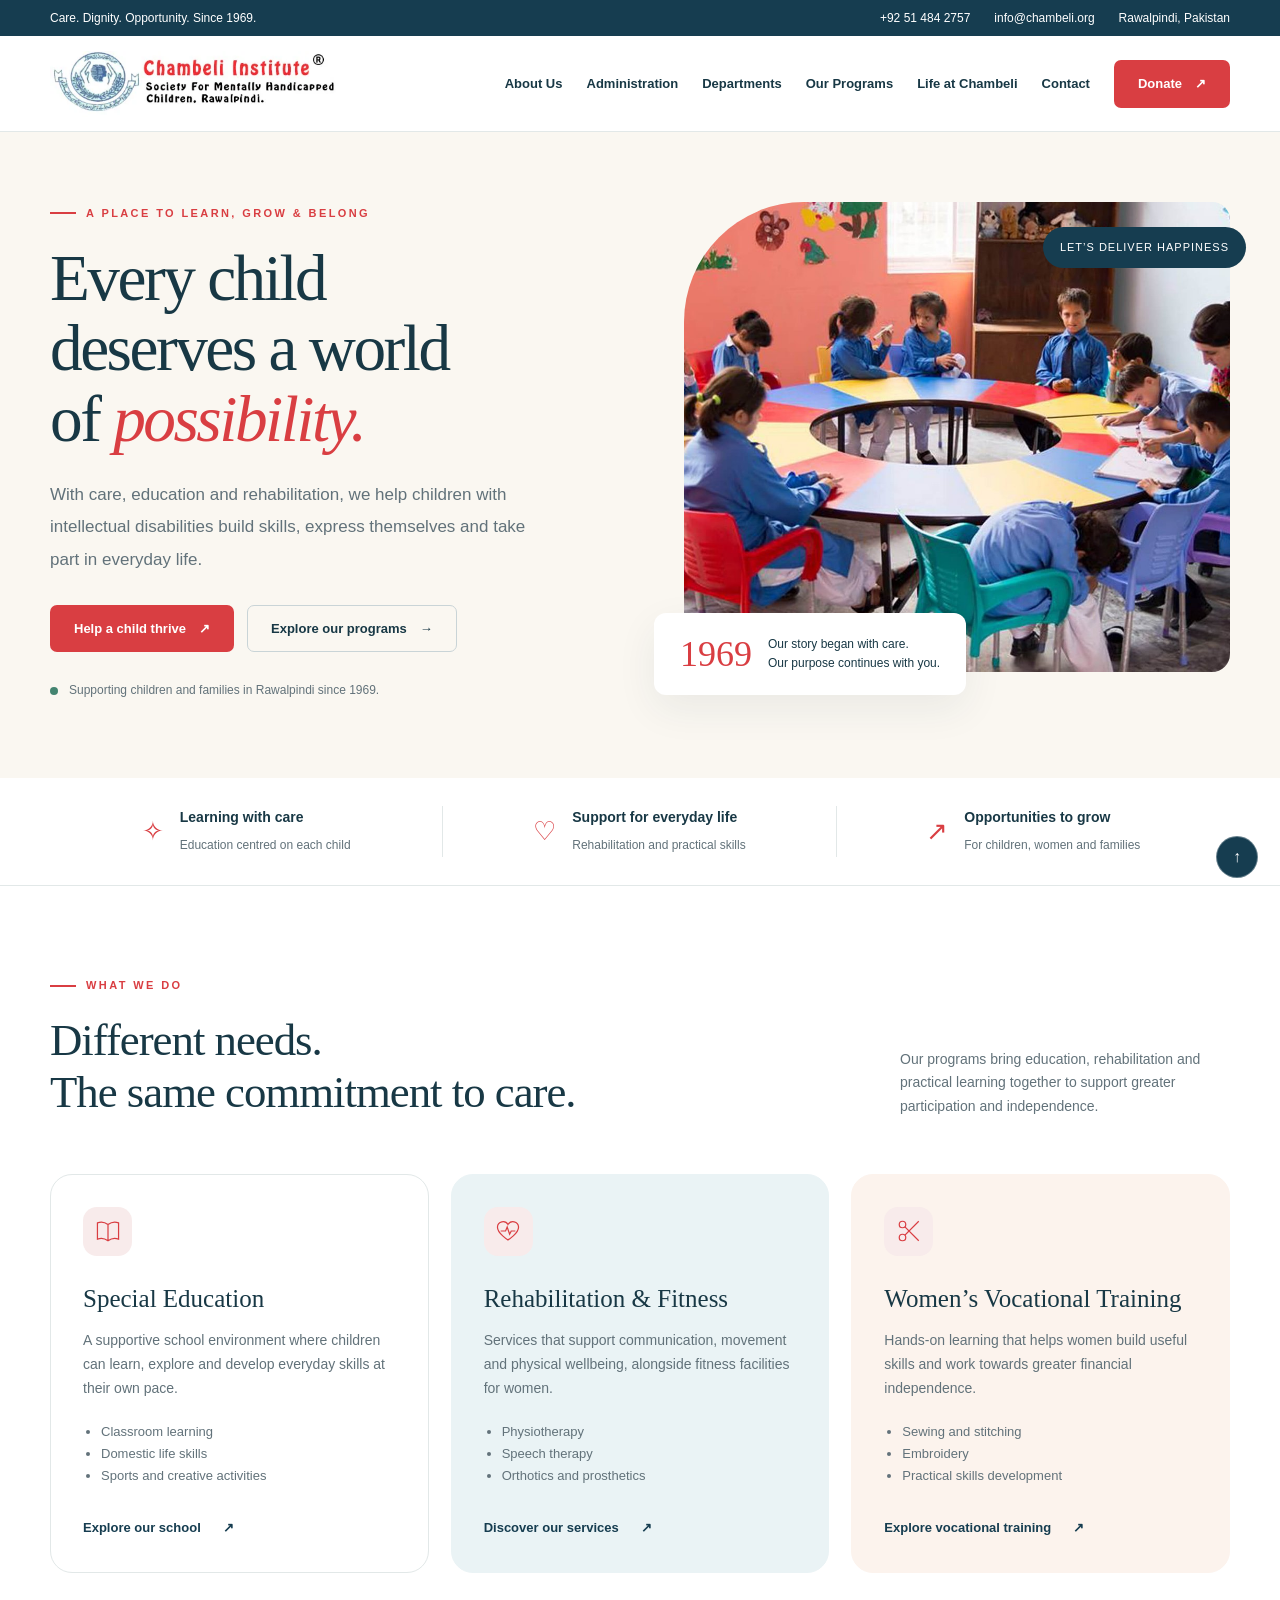
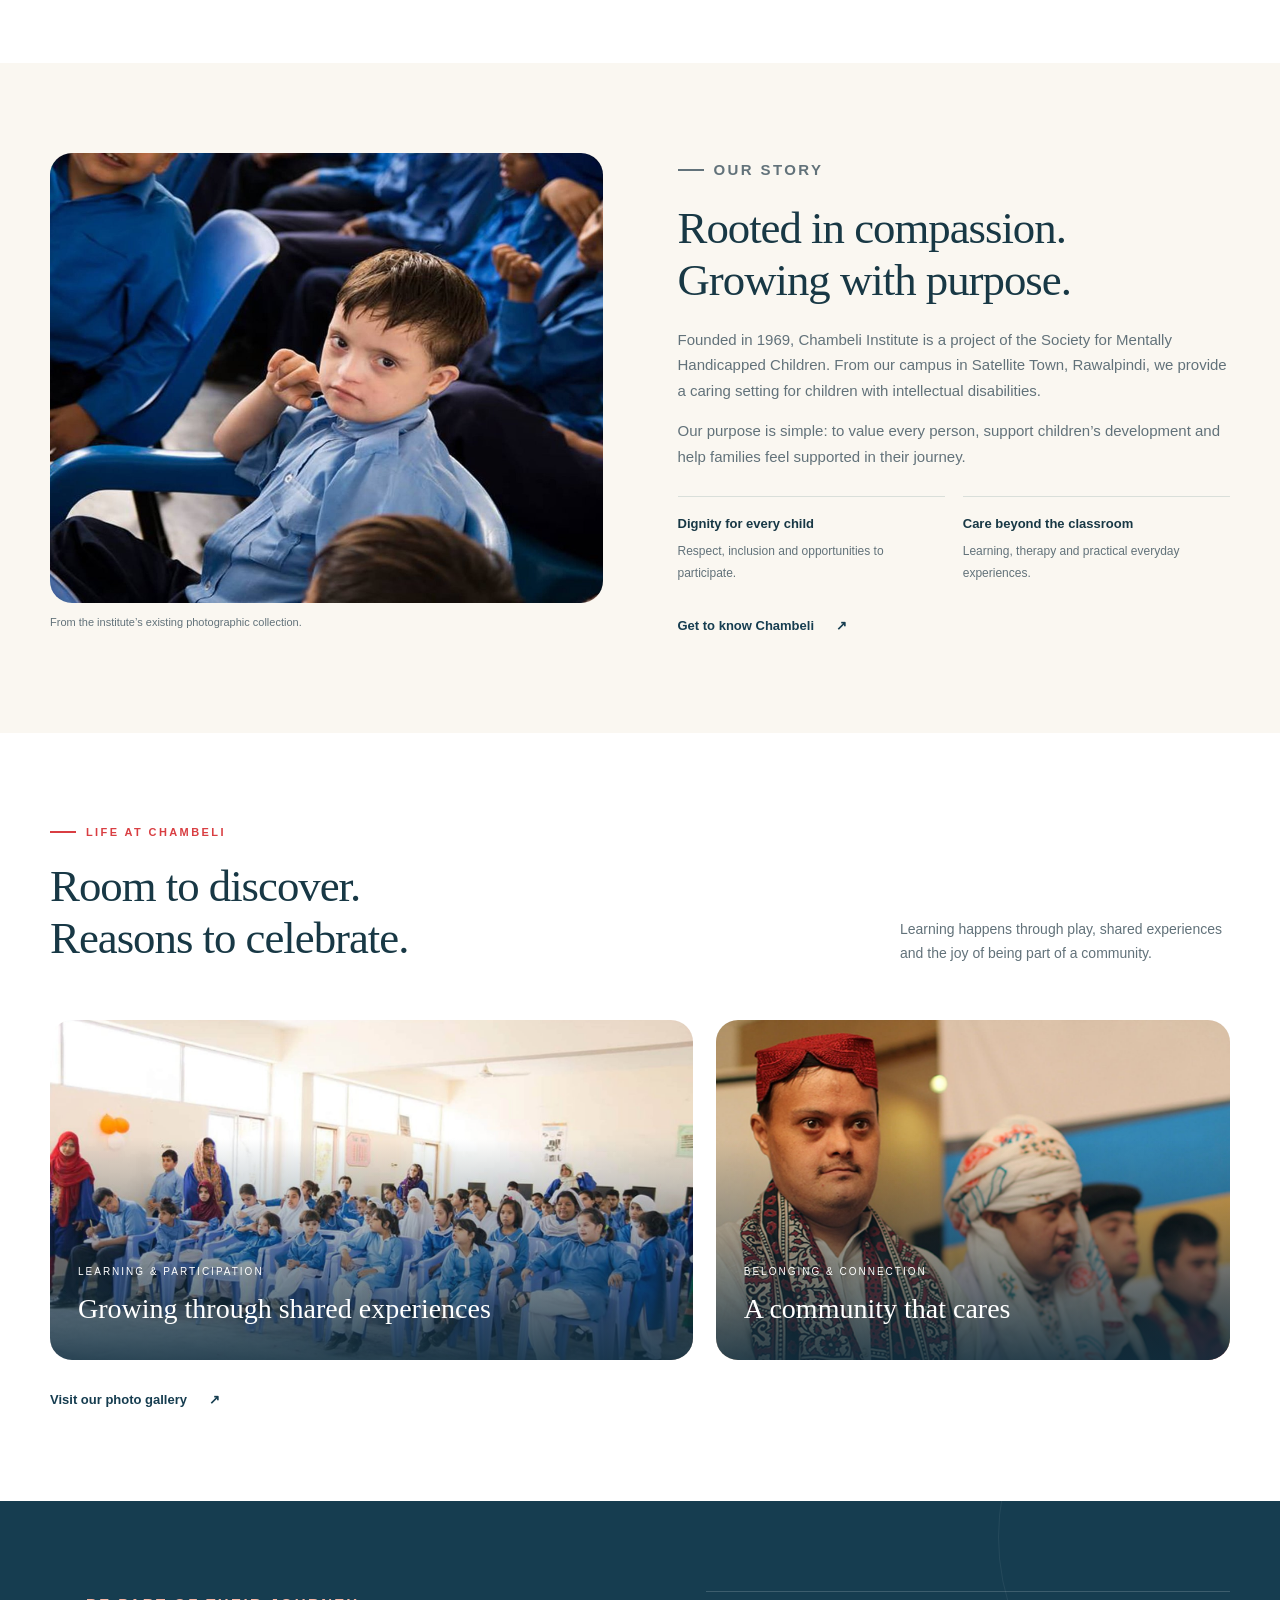
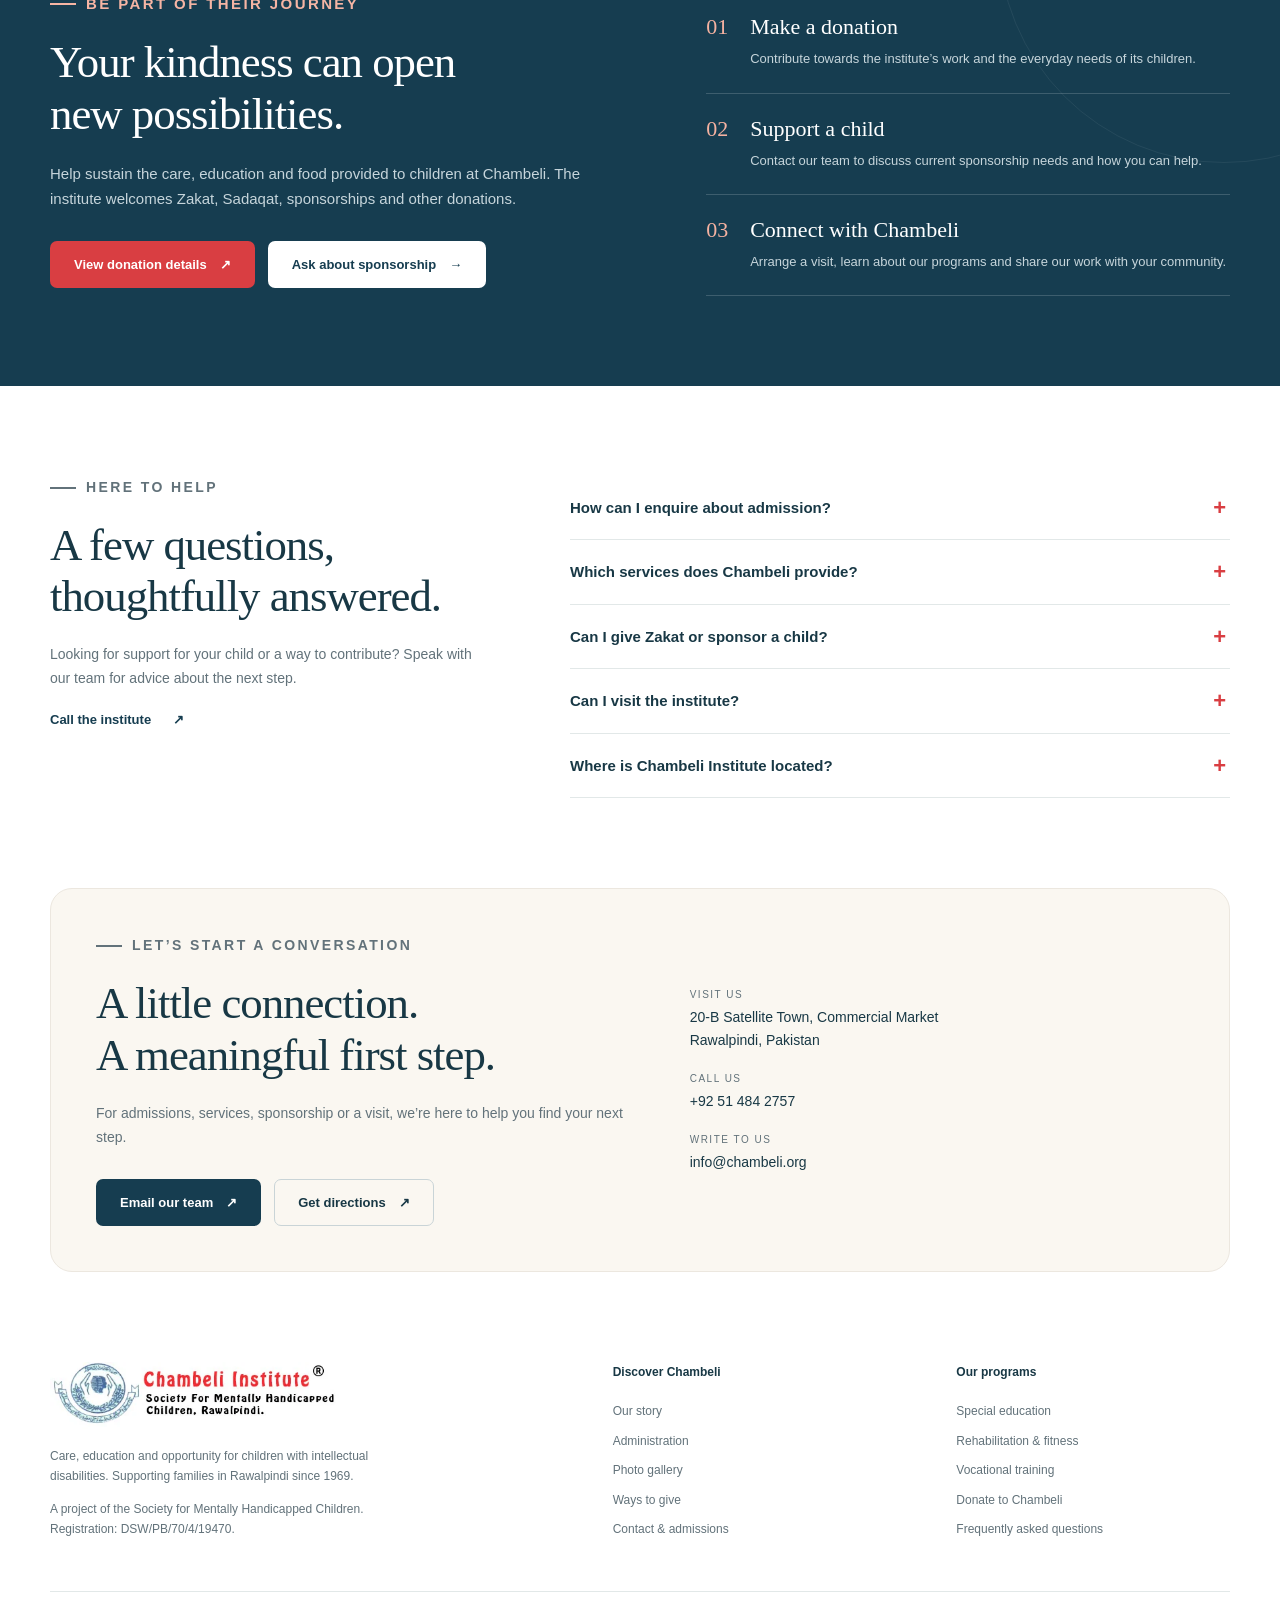
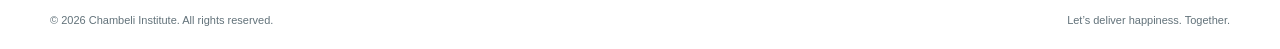
==== commit 634a4081: "Update index.html" ====
--- a/index.html
+++ b/index.html
@@ -13,24 +13,31 @@
 @media(max-width:520px){.container{width:calc(100% - 36px)}.topbar{font-size:10px}.toplinks{gap:10px}.hero h1{font-size:47px;letter-spacing:-1.7px}.hero .lead{font-size:15px}.hero-photo{height:310px}.photo-label{padding:16px 20px}.photo-label b{font-size:30px}.visual-tag{font-size:9px}.strip-grid{grid-template-columns:1fr;padding:7px 0}.strip-item{justify-content:start;padding:13px 4px;border-right:0;border-bottom:1px solid var(--line);gap:18px}.strip-item b{font-size:13px}.strip-item small{font-size:11px}.section-title{font-size:35px}.eyebrow{font-size:10px;letter-spacing:1.8px}.activities{grid-template-columns:1fr}.activity img{height:310px}.about-photo{height:310px}.values{gap:14px}.contact-box{padding:28px}.footer-grid{grid-template-columns:1fr 1fr}.footer-brand{grid-column:1/-1}.footer-bottom{flex-direction:column;gap:5px}.btn{padding:13px 18px}.back-top{width:36px;height:36px;right:14px;bottom:14px}}
 @media(prefers-reduced-motion:reduce){html{scroll-behavior:auto}*,*:before,*:after{transition:none!important}}
 </style>
-<script type="application/ld+json">{"@context":"https://schema.org","@type":"NGO","name":"Chambeli Institute","url":"/","foundingDate":"1969","telephone":"+92-51-4842757","email":"info@chambeli.org","address":{"@type":"PostalAddress","streetAddress":"20-B Satellite Town, Commercial Market","addressLocality":"Rawalpindi","addressCountry":"PK"}}</script>
-<link rel="stylesheet" href="/assets/site-navigation.css">
-<script src="/assets/site-navigation.js" defer></script>
+<script type="application/ld+json">{"@context":"https://schema.org","@type":"NGO","name":"Chambeli Institute","url":"https://chambeli.org/","foundingDate":"1969","telephone":"+92-51-4842757","email":"info@chambeli.org","address":{"@type":"PostalAddress","streetAddress":"20-B Satellite Town, Commercial Market","addressLocality":"Rawalpindi","addressCountry":"PK"}}</script>
 </head>
 <body id="top">
 <a class="skip" href="#main">Skip to content</a>
 <div class="topbar"><div class="container"><span>Care. Dignity. Opportunity. Since 1969.</span><div class="toplinks"><a href="tel:+92514842757">+92 51 484 2757</a><a href="mailto:info@chambeli.org">info@chambeli.org</a><span>Rawalpindi, Pakistan</span></div></div></div>
-<header class="site-header ch-header"><div class="container ch-navrow"><a class="ch-brand" href="/" aria-current="page" aria-label="Chambeli Institute home"><img src="/assets/logo-new.webp" width="430" height="99" alt="Chambeli Institute — Society for Mentally Handicapped Children, Rawalpindi"></a><button class="ch-menu-button" type="button" aria-expanded="false" aria-controls="site-navigation">Menu <span aria-hidden="true">☰</span></button><nav class="ch-nav" id="site-navigation" aria-label="Main navigation"><a href="/">Home</a><a href="/about-foundation/">About Us</a><a href="/administration/">Administration</a><div class="ch-department"><div class="ch-department-row"><a class="ch-dept-link" href="/departments/">Departments</a><button class="ch-dropdown-button" type="button" aria-label="Show department pages" aria-expanded="true" aria-controls="department-dropdown"><span aria-hidden="true">⌄</span></button></div><div class="ch-dropdown" id="department-dropdown"><a href="/school/">School for Special Kids</a><a href="/rehabilitation-and-fitness-center/">Rehabilitation &amp; Fitness Center</a><a href="/female-vocational-training-center/">Female Vocational Training</a></div></div><a href="/gallery/">Gallery</a><a href="/contact/">Contact</a><a class="ch-donate" href="/donate-us/">Donate <span aria-hidden="true">↗</span></a></nav></div></header>
+<header class="site-header"><div class="container navrow"><a class="logo" href="#top" aria-label="Chambeli Institute home"><img src="assets/logo-new.webp" width="430" height="99" alt="Chambeli Institute — Society for Mentally Handicapped Children, Rawalpindi"></a><button class="menu-toggle" type="button" aria-expanded="false" aria-controls="navigation">Menu ☰</button><nav class="navigation" id="navigation" aria-label="Main navigation"><a href="/about-foundation/">About Us</a><a href="/administration/">Administration</a><a href="/departments/">Departments</a><a href="#programs">Our Programs</a><a href="#life">Life at Chambeli</a><a href="#contact">Contact</a><a class="btn btn-red" href="https://chambeli.org/donate-us/">Donate <span aria-hidden="true">↗</span></a></nav></div></header>
 <main id="main">
-<section class="hero" aria-labelledby="hero-title"><div class="container hero-grid"><div><p class="eyebrow">A place to learn, grow & belong</p><h1 id="hero-title">Every child<br>deserves a world<br>of <em>possibility.</em></h1><p class="lead">With care, education and rehabilitation, we help children with intellectual disabilities build skills, express themselves and take part in everyday life.</p><div class="actions"><a class="btn btn-red" href="#support">Help a child thrive <span aria-hidden="true">↗</span></a><a class="btn btn-outline" href="/departments/">Explore our programs <span aria-hidden="true">→</span></a></div><div class="hero-note"><span class="dot" aria-hidden="true"></span>Supporting children and families in Rawalpindi since 1969.</div></div><div class="hero-visual"><img class="hero-photo" src="/assets/campus-1.jpg" width="1000" height="650" fetchpriority="high" alt="Children and a teacher learning together around a classroom table at Chambeli"><div class="visual-tag">LET’S DELIVER HAPPINESS</div><div class="photo-label"><b>1969</b><span>Our story began with care.<br>Our purpose continues with you.</span></div></div></div></section>
+<section class="hero" aria-labelledby="hero-title"><div class="container hero-grid"><div><p class="eyebrow">A place to learn, grow & belong</p><h1 id="hero-title">Every child<br>deserves a world<br>of <em>possibility.</em></h1><p class="lead">With care, education and rehabilitation, we help children with intellectual disabilities build skills, express themselves and take part in everyday life.</p><div class="actions"><a class="btn btn-red" href="#support">Help a child thrive <span aria-hidden="true">↗</span></a><a class="btn btn-outline" href="#programs">Explore our programs <span aria-hidden="true">→</span></a></div><div class="hero-note"><span class="dot" aria-hidden="true"></span>Supporting children and families in Rawalpindi since 1969.</div></div><div class="hero-visual"><img class="hero-photo" src="assets/campus-1.jpg" width="1000" height="650" fetchpriority="high" alt="Children and a teacher learning together around a classroom table at Chambeli"><div class="visual-tag">LET’S DELIVER HAPPINESS</div><div class="photo-label"><b>1969</b><span>Our story began with care.<br>Our purpose continues with you.</span></div></div></div></section>
 <div class="intro-strip"><div class="container strip-grid"><div class="strip-item"><span class="symbol" aria-hidden="true">✧</span><div><b>Learning with care</b><small>Education centred on each child</small></div></div><div class="strip-item"><span class="symbol" aria-hidden="true">♡</span><div><b>Support for everyday life</b><small>Rehabilitation and practical skills</small></div></div><div class="strip-item"><span class="symbol" aria-hidden="true">↗</span><div><b>Opportunities to grow</b><small>For children, women and families</small></div></div></div></div>
-<section class="section" id="programs"><div class="container"><div class="section-heading"><div><p class="eyebrow">What we do</p><h2 class="section-title">Different needs.<br>The same commitment to care.</h2></div><p>Our programs bring education, rehabilitation and practical learning together to support greater participation and independence.</p></div><div class="cards"><article class="card"><div class="card-icon"><svg viewBox="0 0 32 32" aria-hidden="true"><path d="M3 6c5-2 9-1 13 2 4-3 8-4 13-2v20c-5-2-9-1-13 2-4-3-8-4-13-2Z M16 8v20"/></svg></div><h3>Special Education</h3><p>A supportive school environment where children can learn, explore and develop everyday skills at their own pace.</p><ul><li>Classroom learning</li><li>Domestic life skills</li><li>Sports and creative activities</li></ul><a class="text-link" href="/school/">Explore our school <span aria-hidden="true">↗</span></a></article><article class="card"><div class="card-icon"><svg viewBox="0 0 32 32" aria-hidden="true"><path d="M16 27S3 19 3 11a7 7 0 0 1 13-3 7 7 0 0 1 13 3c0 8-13 16-13 16Z M7 16h6l2-5 3 9 2-4h5"/></svg></div><h3>Rehabilitation & Fitness</h3><p>Services that support communication, movement and physical wellbeing, alongside fitness facilities for women.</p><ul><li>Physiotherapy</li><li>Speech therapy</li><li>Orthotics and prosthetics</li></ul><a class="text-link" href="/rehabilitation-and-fitness-center/">Discover our services <span aria-hidden="true">↗</span></a></article><article class="card"><div class="card-icon"><svg viewBox="0 0 32 32" aria-hidden="true"><circle cx="8" cy="8" r="4"/><circle cx="8" cy="24" r="4"/><path d="m11 11 17 17M11 21 28 4M16 16l-5 5"/></svg></div><h3>Women’s Vocational Training</h3><p>Hands-on learning that helps women build useful skills and work towards greater financial independence.</p><ul><li>Sewing and stitching</li><li>Embroidery</li><li>Practical skills development</li></ul><a class="text-link" href="/female-vocational-training-center/">Explore vocational training <span aria-hidden="true">↗</span></a></article></div></div></section>
-<section class="section about" id="about"><div class="container about-grid"><div><img class="about-photo" src="/assets/campus-2.jpg" width="1000" height="650" loading="lazy" alt="Students attending a gathering at Chambeli Institute"><p class="caption">From the institute’s existing photographic collection.</p></div><div class="about-copy"><p class="eyebrow">Our story</p><h2 class="section-title">Rooted in compassion.<br>Growing with purpose.</h2><p>Founded in 1969, Chambeli Institute is a project of the Society for Mentally Handicapped Children. From our campus in Satellite Town, Rawalpindi, we provide a caring setting for children with intellectual disabilities.</p><p>Our purpose is simple: to value every person, support children’s development and help families feel supported in their journey.</p><div class="values"><div class="value"><b>Dignity for every child</b><span>Respect, inclusion and opportunities to participate.</span></div><div class="value"><b>Care beyond the classroom</b><span>Learning, therapy and practical everyday experiences.</span></div></div><a class="text-link" href="/about-foundation/">Get to know Chambeli <span aria-hidden="true">↗</span></a></div></div></section>
-<section class="section" id="life"><div class="container"><div class="section-heading"><div><p class="eyebrow">Life at Chambeli</p><h2 class="section-title">Room to discover.<br>Reasons to celebrate.</h2></div><p>Learning happens through play, shared experiences and the joy of being part of a community.</p></div><div class="activities"><article class="activity"><img src="/assets/campus-3.jpg" width="1000" height="650" loading="lazy" alt="Students and staff gathered in the institute’s main hall"><div class="activity-copy"><small>Learning & participation</small><h3>Growing through shared experiences</h3></div></article><article class="activity"><img src="/assets/campus-4.jpg" width="1000" height="650" loading="lazy" alt="Chambeli participants wearing traditional clothing during an activity"><div class="activity-copy"><small>Belonging & connection</small><h3>A community that cares</h3></div></article></div><div class="actions"><a class="text-link" href="/gallery/">Visit our photo gallery <span aria-hidden="true">↗</span></a></div></div></section>
-<section class="section support" id="support"><div class="container support-grid"><div><p class="eyebrow">Be part of their journey</p><h2 class="section-title">Your kindness can open<br>new possibilities.</h2><p>Help sustain the care, education and food provided to children at Chambeli. The institute welcomes Zakat, Sadaqat, sponsorships and other donations.</p><div class="actions"><a class="btn btn-red" href="/donate-us/">View donation details <span aria-hidden="true">↗</span></a><a class="btn btn-white" href="mailto:info@chambeli.org?subject=Child%20sponsorship%20enquiry">Ask about sponsorship <span aria-hidden="true">→</span></a></div></div><div class="support-options"><div class="support-option"><span aria-hidden="true">01</span><div><h3>Make a donation</h3><p>Contribute towards the institute’s work and the everyday needs of its children.</p></div></div><div class="support-option"><span aria-hidden="true">02</span><div><h3>Support a child</h3><p>Contact our team to discuss current sponsorship needs and how you can help.</p></div></div><div class="support-option"><span aria-hidden="true">03</span><div><h3>Connect with Chambeli</h3><p>Arrange a visit, learn about our programs and share our work with your community.</p></div></div></div></div></section>
+<section class="section" id="programs"><div class="container"><div class="section-heading"><div><p class="eyebrow">What we do</p><h2 class="section-title">Different needs.<br>The same commitment to care.</h2></div><p>Our programs bring education, rehabilitation and practical learning together to support greater participation and independence.</p></div><div class="cards"><article class="card"><div class="card-icon"><svg viewBox="0 0 32 32" aria-hidden="true"><path d="M3 6c5-2 9-1 13 2 4-3 8-4 13-2v20c-5-2-9-1-13 2-4-3-8-4-13-2Z M16 8v20"/></svg></div><h3>Special Education</h3><p>A supportive school environment where children can learn, explore and develop everyday skills at their own pace.</p><ul><li>Classroom learning</li><li>Domestic life skills</li><li>Sports and creative activities</li></ul><a class="text-link" href="https://chambeli.org/school/">Explore our school <span aria-hidden="true">↗</span></a></article><article class="card"><div class="card-icon"><svg viewBox="0 0 32 32" aria-hidden="true"><path d="M16 27S3 19 3 11a7 7 0 0 1 13-3 7 7 0 0 1 13 3c0 8-13 16-13 16Z M7 16h6l2-5 3 9 2-4h5"/></svg></div><h3>Rehabilitation & Fitness</h3><p>Services that support communication, movement and physical wellbeing, alongside fitness facilities for women.</p><ul><li>Physiotherapy</li><li>Speech therapy</li><li>Orthotics and prosthetics</li></ul><a class="text-link" href="https://chambeli.org/rehabilitation-and-fitness-center/">Discover our services <span aria-hidden="true">↗</span></a></article><article class="card"><div class="card-icon"><svg viewBox="0 0 32 32" aria-hidden="true"><circle cx="8" cy="8" r="4"/><circle cx="8" cy="24" r="4"/><path d="m11 11 17 17M11 21 28 4M16 16l-5 5"/></svg></div><h3>Women’s Vocational Training</h3><p>Hands-on learning that helps women build useful skills and work towards greater financial independence.</p><ul><li>Sewing and stitching</li><li>Embroidery</li><li>Practical skills development</li></ul><a class="text-link" href="https://chambeli.org/female-vocational-training-center/">Explore vocational training <span aria-hidden="true">↗</span></a></article></div></div></section>
+<section class="section about" id="about"><div class="container about-grid"><div><img class="about-photo" src="assets/campus-2.jpg" width="1000" height="650" loading="lazy" alt="Students attending a gathering at Chambeli Institute"><p class="caption">From the institute’s existing photographic collection.</p></div><div class="about-copy"><p class="eyebrow">Our story</p><h2 class="section-title">Rooted in compassion.<br>Growing with purpose.</h2><p>Founded in 1969, Chambeli Institute is a project of the Society for Mentally Handicapped Children. From our campus in Satellite Town, Rawalpindi, we provide a caring setting for children with intellectual disabilities.</p><p>Our purpose is simple: to value every person, support children’s development and help families feel supported in their journey.</p><div class="values"><div class="value"><b>Dignity for every child</b><span>Respect, inclusion and opportunities to participate.</span></div><div class="value"><b>Care beyond the classroom</b><span>Learning, therapy and practical everyday experiences.</span></div></div><a class="text-link" href="https://chambeli.org/about-foundation/">Get to know Chambeli <span aria-hidden="true">↗</span></a></div></div></section>
+<section class="section" id="life"><div class="container"><div class="section-heading"><div><p class="eyebrow">Life at Chambeli</p><h2 class="section-title">Room to discover.<br>Reasons to celebrate.</h2></div><p>Learning happens through play, shared experiences and the joy of being part of a community.</p></div><div class="activities"><article class="activity"><img src="assets/campus-3.jpg" width="1000" height="650" loading="lazy" alt="Students and staff gathered in the institute’s main hall"><div class="activity-copy"><small>Learning & participation</small><h3>Growing through shared experiences</h3></div></article><article class="activity"><img src="assets/campus-4.jpg" width="1000" height="650" loading="lazy" alt="Chambeli participants wearing traditional clothing during an activity"><div class="activity-copy"><small>Belonging & connection</small><h3>A community that cares</h3></div></article></div><div class="actions"><a class="text-link" href="https://chambeli.org/gallery/">Visit our photo gallery <span aria-hidden="true">↗</span></a></div></div></section>
+<section class="section support" id="support"><div class="container support-grid"><div><p class="eyebrow">Be part of their journey</p><h2 class="section-title">Your kindness can open<br>new possibilities.</h2><p>Help sustain the care, education and food provided to children at Chambeli. The institute welcomes Zakat, Sadaqat, sponsorships and other donations.</p><div class="actions"><a class="btn btn-red" href="https://chambeli.org/donate-us/">View donation details <span aria-hidden="true">↗</span></a><a class="btn btn-white" href="mailto:info@chambeli.org?subject=Child%20sponsorship%20enquiry">Ask about sponsorship <span aria-hidden="true">→</span></a></div></div><div class="support-options"><div class="support-option"><span aria-hidden="true">01</span><div><h3>Make a donation</h3><p>Contribute towards the institute’s work and the everyday needs of its children.</p></div></div><div class="support-option"><span aria-hidden="true">02</span><div><h3>Support a child</h3><p>Contact our team to discuss current sponsorship needs and how you can help.</p></div></div><div class="support-option"><span aria-hidden="true">03</span><div><h3>Connect with Chambeli</h3><p>Arrange a visit, learn about our programs and share our work with your community.</p></div></div></div></div></section>
 <section class="section" id="faq"><div class="container faq-grid"><div><p class="eyebrow">Here to help</p><h2 class="section-title">A few questions,<br>thoughtfully answered.</h2><p>Looking for support for your child or a way to contribute? Speak with our team for advice about the next step.</p><a class="text-link" href="tel:+92514842757">Call the institute <span aria-hidden="true">↗</span></a></div><div><details><summary>How can I enquire about admission?</summary><p>Call +92 51 484 2757 or email info@chambeli.org. Our team can explain the assessment process, documents, availability and arrangements relevant to your child.</p></details><details><summary>Which services does Chambeli provide?</summary><p>The institute’s published programs include special education, physiotherapy, speech therapy, orthotics and prosthetics, women’s fitness and vocational training. Contact us to confirm current service availability and schedules.</p></details><details><summary>Can I give Zakat or sponsor a child?</summary><p>Yes. The institute welcomes Zakat, Sadaqat, sponsorships and other donations. Visit the donation page for published payment instructions, or contact the team about current sponsorship needs.</p></details><details><summary>Can I visit the institute?</summary><p>Visitors are welcome to enquire about the institute’s work. Please contact our team before travelling to arrange a suitable visit.</p></details><details><summary>Where is Chambeli Institute located?</summary><p>Our published address is 20-B Satellite Town, Commercial Market, Rawalpindi, Pakistan. Call the institute if you need help with directions.</p></details></div></div></section>
 <section class="contact-section" id="contact"><div class="container"><div class="contact-box"><div><p class="eyebrow">Let’s start a conversation</p><h2 class="section-title">A little connection.<br>A meaningful first step.</h2><p>For admissions, services, sponsorship or a visit, we’re here to help you find your next step.</p><div class="actions"><a class="btn btn-dark" href="mailto:info@chambeli.org">Email our team <span aria-hidden="true">↗</span></a><a class="btn btn-outline" href="https://www.google.com/maps/search/?api=1&amp;query=Chambeli+Institute+20-B+Satellite+Town+Rawalpindi" target="_blank" rel="noopener noreferrer">Get directions <span aria-hidden="true">↗</span></a></div></div><div class="contact-details"><address><small>Visit us</small>20-B Satellite Town, Commercial Market<br>Rawalpindi, Pakistan</address><a href="tel:+92514842757"><small>Call us</small>+92 51 484 2757</a><a href="mailto:info@chambeli.org"><small>Write to us</small>info@chambeli.org</a></div></div></div></section>
 </main>
-<footer class="footer"><div class="container"><div class="footer-grid"><div class="footer-brand"><a href="#top"><img class="footer-logo" src="/assets/logo-new.webp" width="430" height="99" loading="lazy" alt="Chambeli Institute"></a><p>Care, education and opportunity for children with intellectual disabilities. Supporting families in Rawalpindi since 1969.</p><p>A project of the Society for Mentally Handicapped Children.<br>Registration: DSW/PB/70/4/19470.</p></div><div><h3>Discover Chambeli</h3><nav class="footer-links" aria-label="About and support"><a href="/about-foundation/">Our story</a><a href="/administration/">Administration</a><a href="/gallery/">Photo gallery</a><a href="#support">Ways to give</a><a href="/contact/">Contact & admissions</a></nav></div><div><h3>Our programs</h3><nav class="footer-links" aria-label="Programs"><a href="/school/">Special education</a><a href="/rehabilitation-and-fitness-center/">Rehabilitation & fitness</a><a href="/female-vocational-training-center/">Vocational training</a><a href="/donate-us/">Donate to Chambeli</a><a href="#faq">Frequently asked questions</a></nav></div></div><div class="footer-bottom"><span>© <span id="year">2026</span> Chambeli Institute. All rights reserved.</span><span>Let’s deliver happiness. Together.</span></div></div></footer><a href="#top" class="back-top" aria-label="Back to top">↑</a>
-
+<footer class="footer"><div class="container"><div class="footer-grid"><div class="footer-brand"><a href="#top"><img class="footer-logo" src="assets/logo-new.webp" width="430" height="99" loading="lazy" alt="Chambeli Institute"></a><p>Care, education and opportunity for children with intellectual disabilities. Supporting families in Rawalpindi since 1969.</p><p>A project of the Society for Mentally Handicapped Children.<br>Registration: DSW/PB/70/4/19470.</p></div><div><h3>Discover Chambeli</h3><nav class="footer-links" aria-label="About and support"><a href="#about">Our story</a><a href="https://chambeli.org/administration/">Administration</a><a href="https://chambeli.org/gallery/">Photo gallery</a><a href="#support">Ways to give</a><a href="#contact">Contact & admissions</a></nav></div><div><h3>Our programs</h3><nav class="footer-links" aria-label="Programs"><a href="https://chambeli.org/school/">Special education</a><a href="https://chambeli.org/rehabilitation-and-fitness-center/">Rehabilitation & fitness</a><a href="https://chambeli.org/female-vocational-training-center/">Vocational training</a><a href="https://chambeli.org/donate-us/">Donate to Chambeli</a><a href="#faq">Frequently asked questions</a></nav></div></div><div class="footer-bottom"><span>© <span id="year">2026</span> Chambeli Institute. All rights reserved.</span><span>Let’s deliver happiness. Together.</span></div></div></footer><a href="#top" class="back-top" aria-label="Back to top">↑</a>
+<script>
+const toggle=document.querySelector('.menu-toggle');const nav=document.querySelector('#navigation');
+function closeMenu(){nav.classList.remove('open');toggle.setAttribute('aria-expanded','false');}
+toggle.addEventListener('click',()=>{const open=toggle.getAttribute('aria-expanded')!=='true';toggle.setAttribute('aria-expanded',String(open));nav.classList.toggle('open',open);});
+nav.querySelectorAll('a').forEach(link=>link.addEventListener('click',closeMenu));
+document.addEventListener('keydown',event=>{if(event.key==='Escape'&&nav.classList.contains('open')){closeMenu();toggle.focus();}});
+document.addEventListener('click',event=>{if(!event.target.closest('.site-header'))closeMenu();});
+window.matchMedia('(min-width:821px)').addEventListener('change',event=>{if(event.matches)closeMenu();});
+document.querySelector('#year').textContent=new Date().getFullYear();
+</script>
 </body></html>
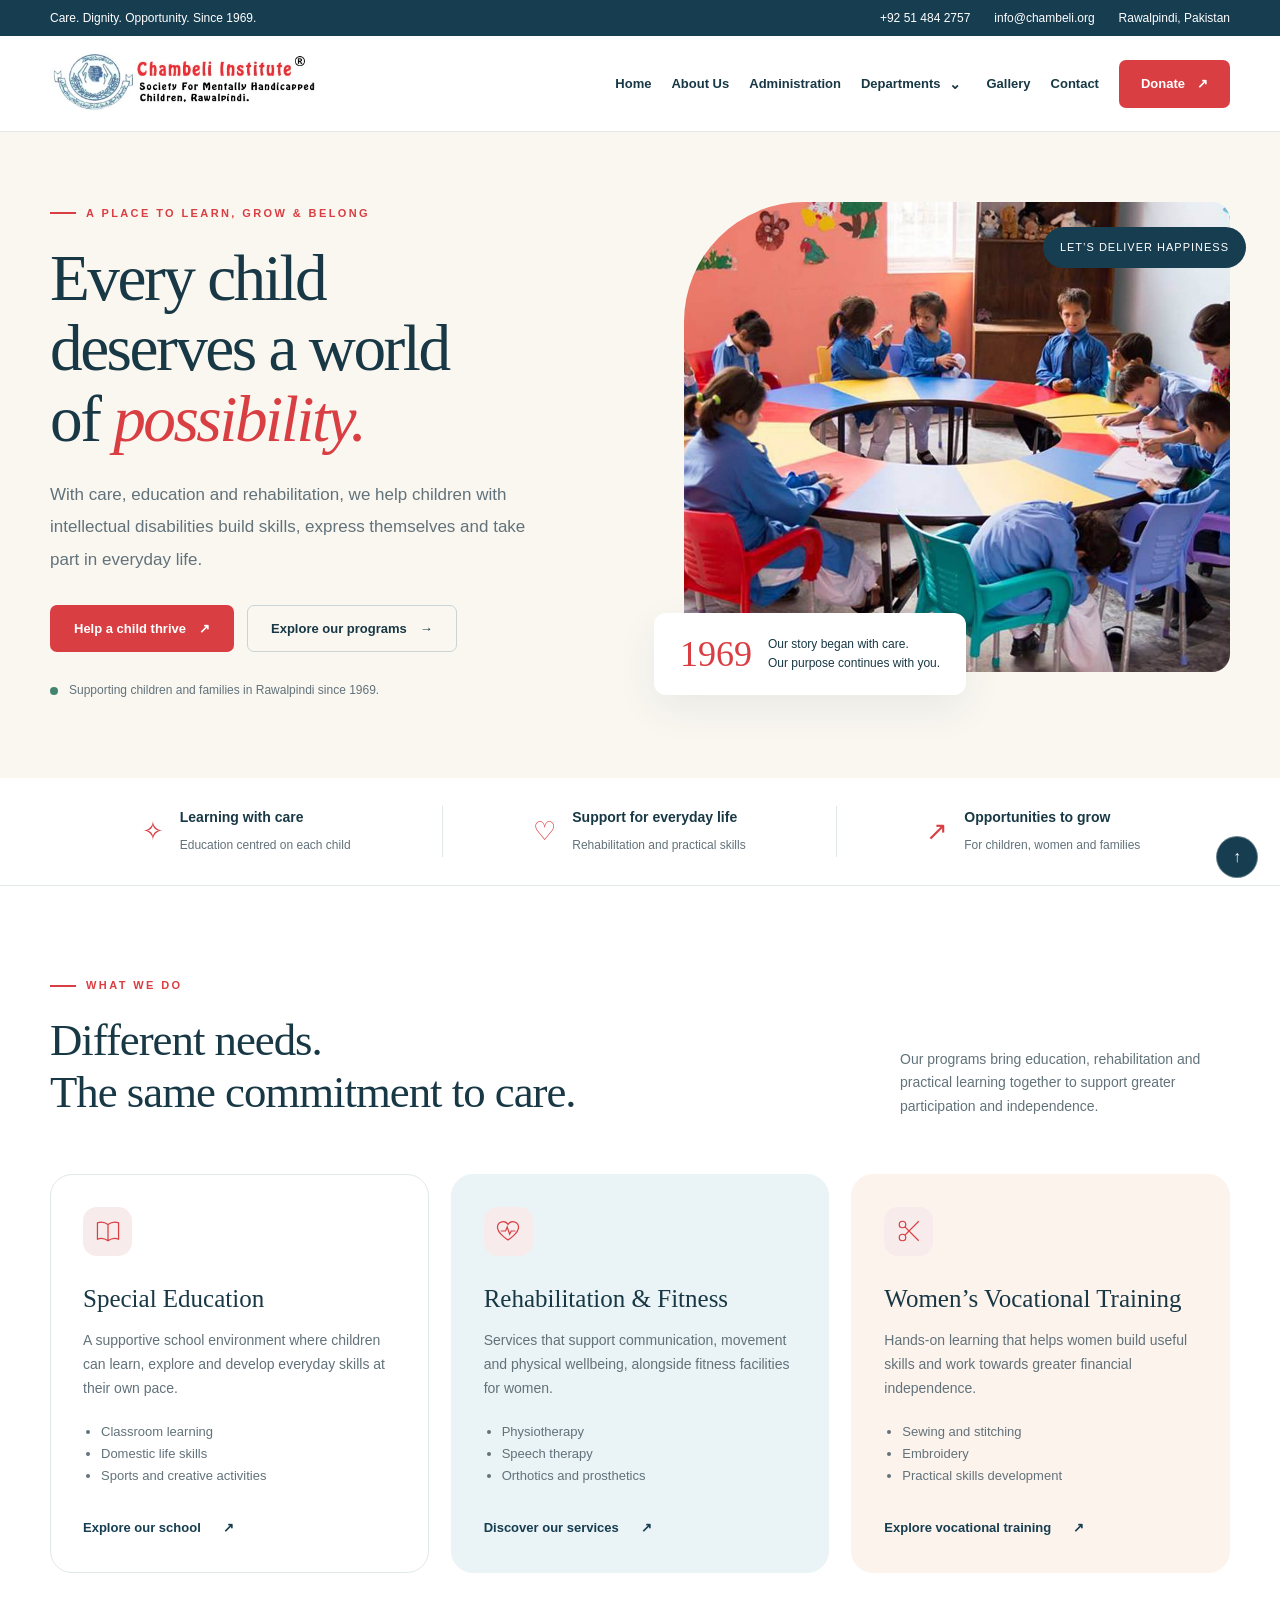
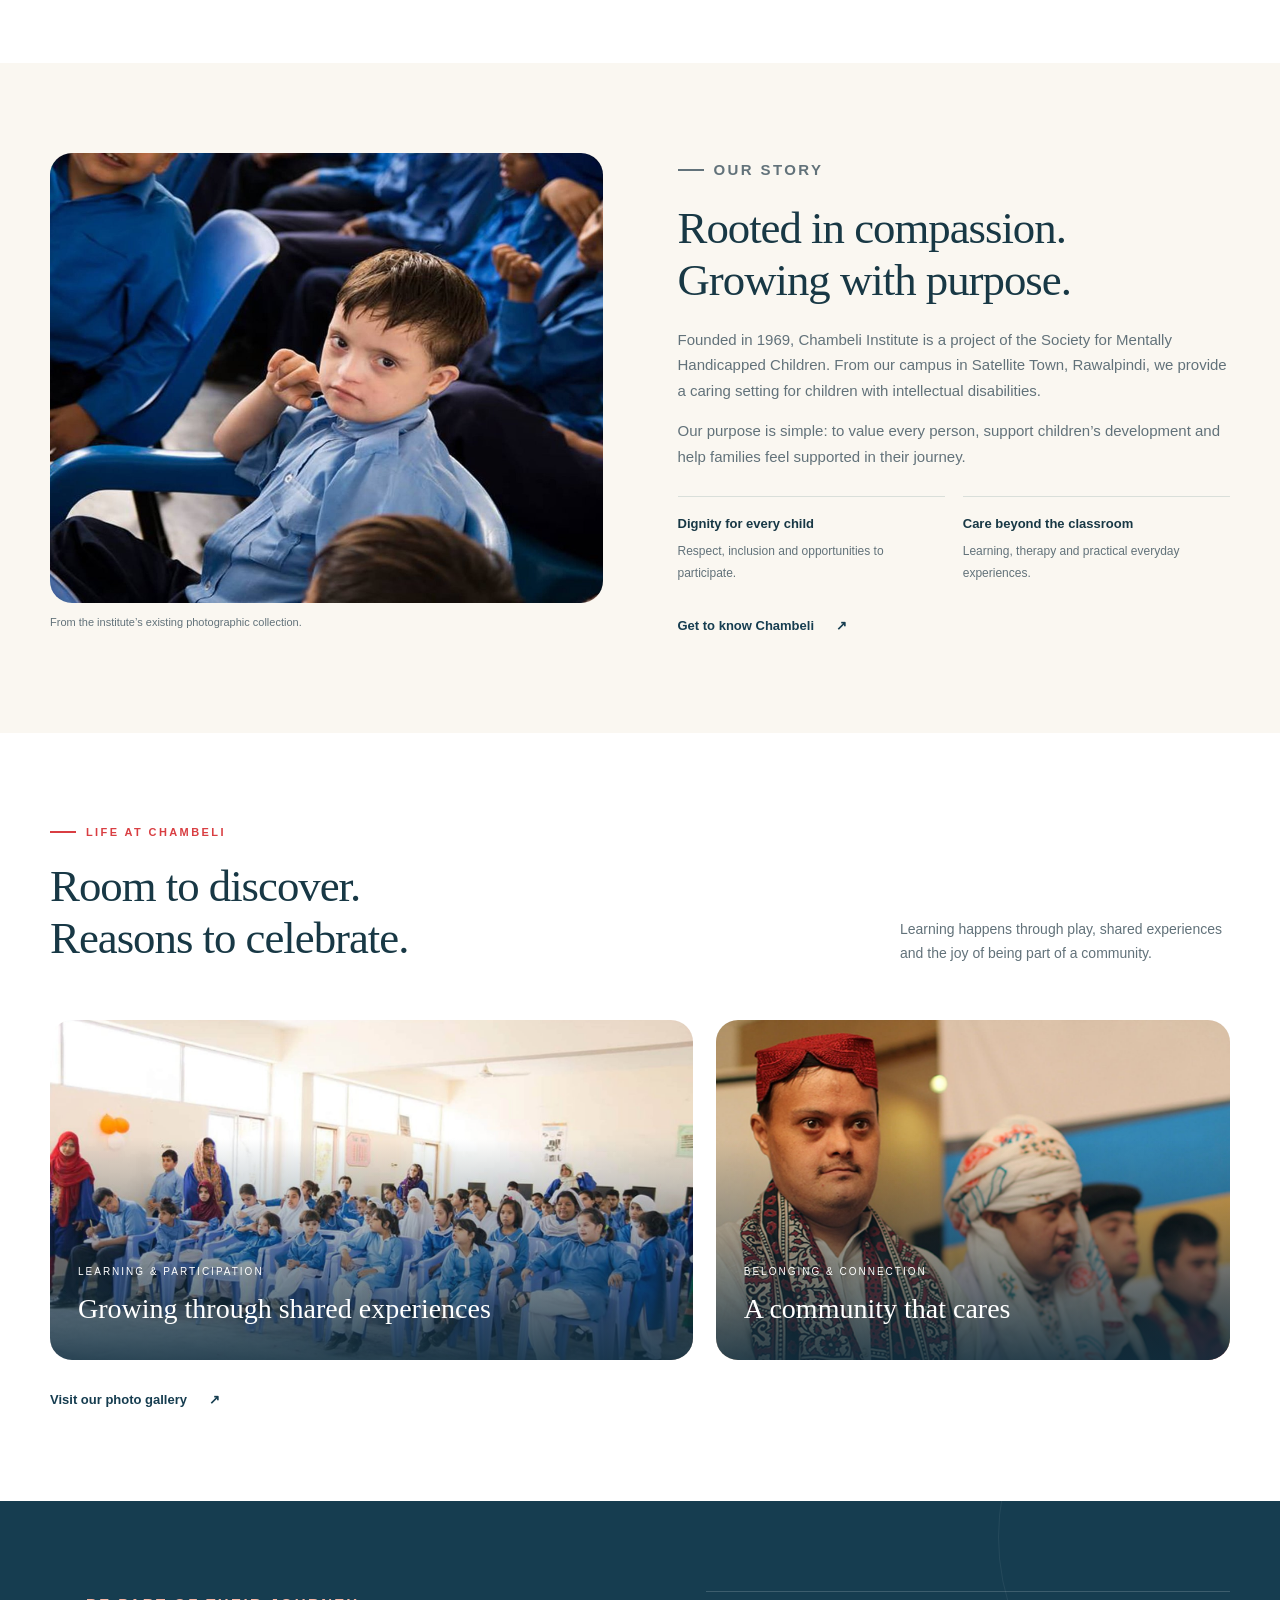
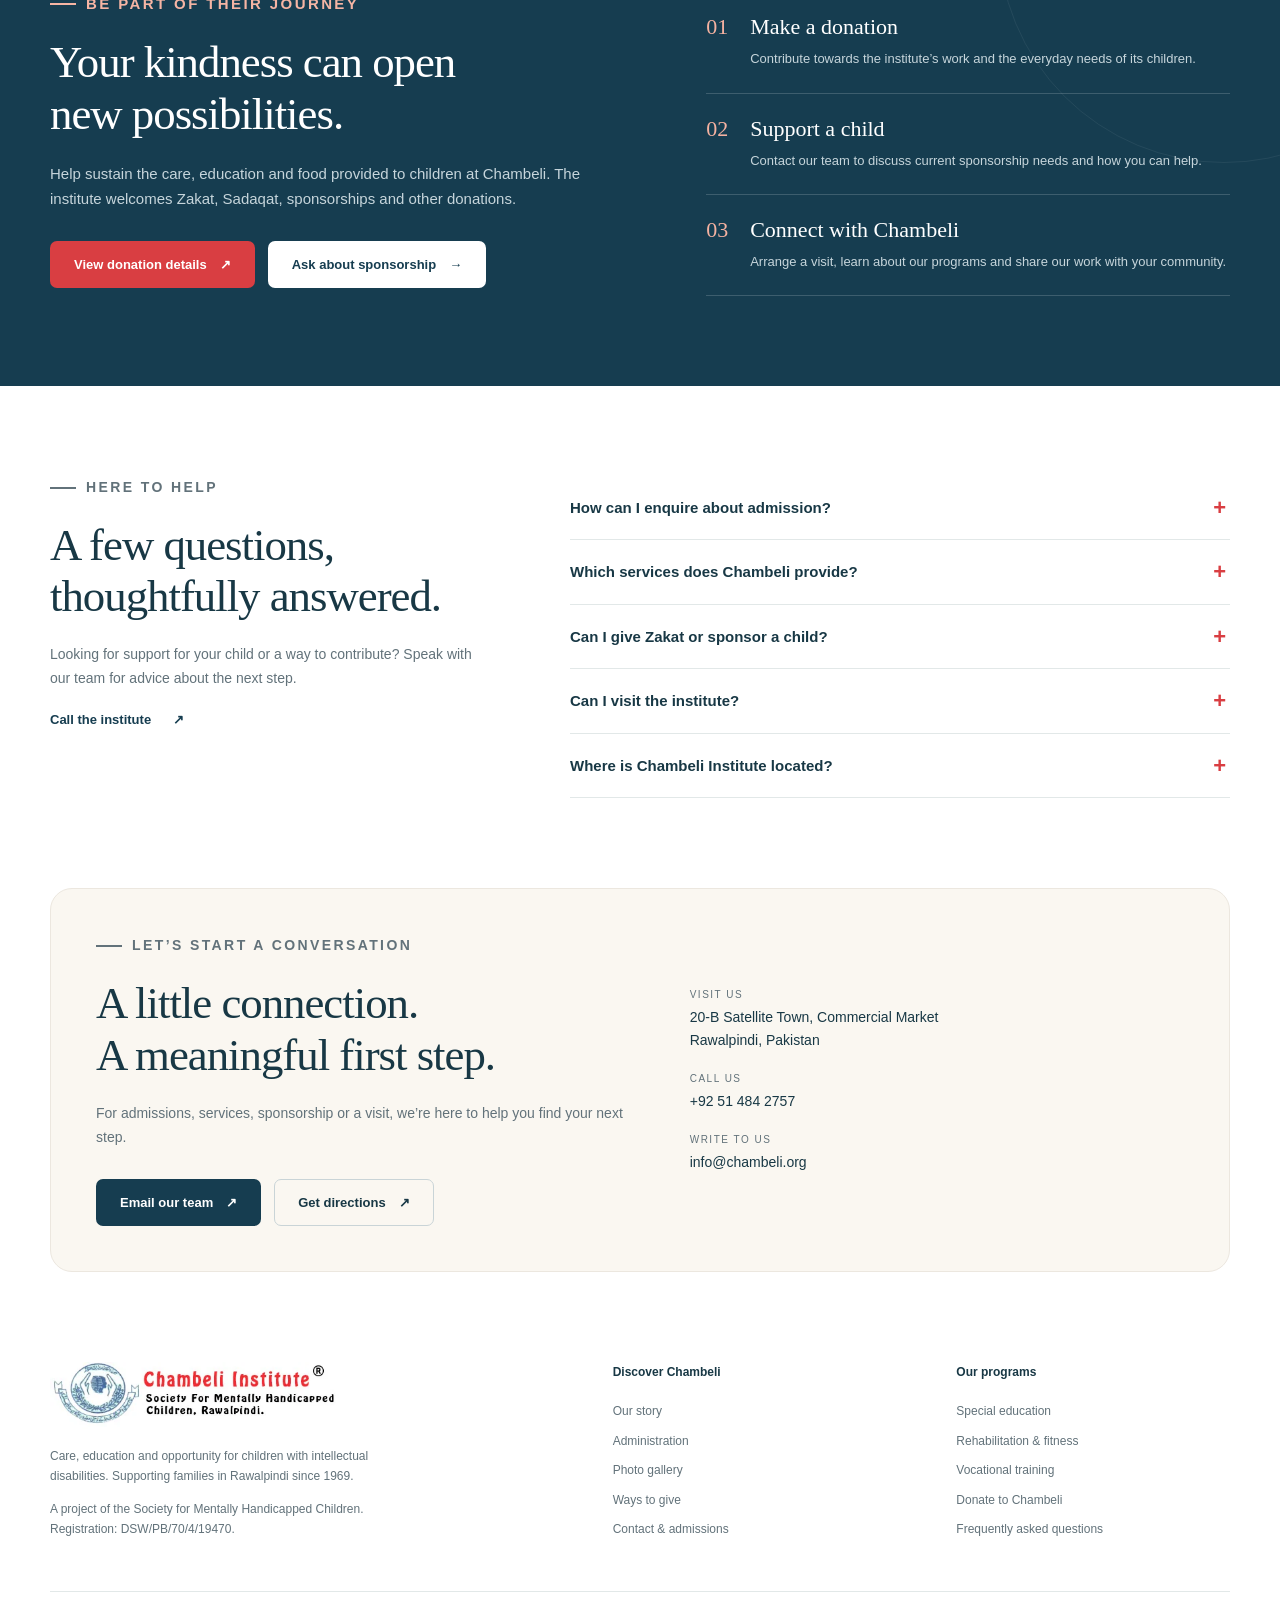
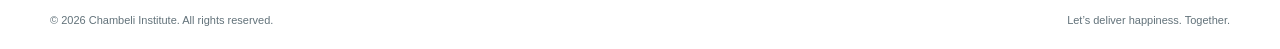
==== commit 545e05de: "Add files via upload" ====
--- a/index.html
+++ b/index.html
@@ -13,31 +13,24 @@
 @media(max-width:520px){.container{width:calc(100% - 36px)}.topbar{font-size:10px}.toplinks{gap:10px}.hero h1{font-size:47px;letter-spacing:-1.7px}.hero .lead{font-size:15px}.hero-photo{height:310px}.photo-label{padding:16px 20px}.photo-label b{font-size:30px}.visual-tag{font-size:9px}.strip-grid{grid-template-columns:1fr;padding:7px 0}.strip-item{justify-content:start;padding:13px 4px;border-right:0;border-bottom:1px solid var(--line);gap:18px}.strip-item b{font-size:13px}.strip-item small{font-size:11px}.section-title{font-size:35px}.eyebrow{font-size:10px;letter-spacing:1.8px}.activities{grid-template-columns:1fr}.activity img{height:310px}.about-photo{height:310px}.values{gap:14px}.contact-box{padding:28px}.footer-grid{grid-template-columns:1fr 1fr}.footer-brand{grid-column:1/-1}.footer-bottom{flex-direction:column;gap:5px}.btn{padding:13px 18px}.back-top{width:36px;height:36px;right:14px;bottom:14px}}
 @media(prefers-reduced-motion:reduce){html{scroll-behavior:auto}*,*:before,*:after{transition:none!important}}
 </style>
-<script type="application/ld+json">{"@context":"https://schema.org","@type":"NGO","name":"Chambeli Institute","url":"https://chambeli.org/","foundingDate":"1969","telephone":"+92-51-4842757","email":"info@chambeli.org","address":{"@type":"PostalAddress","streetAddress":"20-B Satellite Town, Commercial Market","addressLocality":"Rawalpindi","addressCountry":"PK"}}</script>
+<script type="application/ld+json">{"@context":"https://schema.org","@type":"NGO","name":"Chambeli Institute","url":"/","foundingDate":"1969","telephone":"+92-51-4842757","email":"info@chambeli.org","address":{"@type":"PostalAddress","streetAddress":"20-B Satellite Town, Commercial Market","addressLocality":"Rawalpindi","addressCountry":"PK"}}</script>
+<link rel="stylesheet" href="/assets/site-navigation.css">
+<script src="/assets/site-navigation.js" defer></script>
 </head>
 <body id="top">
 <a class="skip" href="#main">Skip to content</a>
 <div class="topbar"><div class="container"><span>Care. Dignity. Opportunity. Since 1969.</span><div class="toplinks"><a href="tel:+92514842757">+92 51 484 2757</a><a href="mailto:info@chambeli.org">info@chambeli.org</a><span>Rawalpindi, Pakistan</span></div></div></div>
-<header class="site-header"><div class="container navrow"><a class="logo" href="#top" aria-label="Chambeli Institute home"><img src="assets/logo-new.webp" width="430" height="99" alt="Chambeli Institute — Society for Mentally Handicapped Children, Rawalpindi"></a><button class="menu-toggle" type="button" aria-expanded="false" aria-controls="navigation">Menu ☰</button><nav class="navigation" id="navigation" aria-label="Main navigation"><a href="/about-foundation/">About Us</a><a href="/administration/">Administration</a><a href="/departments/">Departments</a><a href="#programs">Our Programs</a><a href="#life">Life at Chambeli</a><a href="#contact">Contact</a><a class="btn btn-red" href="https://chambeli.org/donate-us/">Donate <span aria-hidden="true">↗</span></a></nav></div></header>
+<header class="site-header ch-header"><div class="container ch-navrow"><a class="ch-brand" href="/" aria-current="page" aria-label="Chambeli Institute home"><img src="/assets/logo-new.webp" width="430" height="99" alt="Chambeli Institute — Society for Mentally Handicapped Children, Rawalpindi"></a><button class="ch-menu-button" type="button" aria-expanded="false" aria-controls="site-navigation">Menu <span aria-hidden="true">☰</span></button><nav class="ch-nav" id="site-navigation" aria-label="Main navigation"><a href="/">Home</a><a href="/about-foundation/">About Us</a><a href="/administration/">Administration</a><div class="ch-department"><div class="ch-department-row"><a class="ch-dept-link" href="/departments/">Departments</a><button class="ch-dropdown-button" type="button" aria-label="Show department pages" aria-expanded="true" aria-controls="department-dropdown"><span aria-hidden="true">⌄</span></button></div><div class="ch-dropdown" id="department-dropdown"><a href="/school/">School for Special Kids</a><a href="/rehabilitation-and-fitness-center/">Rehabilitation &amp; Fitness Center</a><a href="/female-vocational-training-center/">Female Vocational Training</a></div></div><a href="/gallery/">Gallery</a><a href="/contact/">Contact</a><a class="ch-donate" href="/donate-us/">Donate <span aria-hidden="true">↗</span></a></nav></div></header>
 <main id="main">
-<section class="hero" aria-labelledby="hero-title"><div class="container hero-grid"><div><p class="eyebrow">A place to learn, grow & belong</p><h1 id="hero-title">Every child<br>deserves a world<br>of <em>possibility.</em></h1><p class="lead">With care, education and rehabilitation, we help children with intellectual disabilities build skills, express themselves and take part in everyday life.</p><div class="actions"><a class="btn btn-red" href="#support">Help a child thrive <span aria-hidden="true">↗</span></a><a class="btn btn-outline" href="#programs">Explore our programs <span aria-hidden="true">→</span></a></div><div class="hero-note"><span class="dot" aria-hidden="true"></span>Supporting children and families in Rawalpindi since 1969.</div></div><div class="hero-visual"><img class="hero-photo" src="assets/campus-1.jpg" width="1000" height="650" fetchpriority="high" alt="Children and a teacher learning together around a classroom table at Chambeli"><div class="visual-tag">LET’S DELIVER HAPPINESS</div><div class="photo-label"><b>1969</b><span>Our story began with care.<br>Our purpose continues with you.</span></div></div></div></section>
+<section class="hero" aria-labelledby="hero-title"><div class="container hero-grid"><div><p class="eyebrow">A place to learn, grow & belong</p><h1 id="hero-title">Every child<br>deserves a world<br>of <em>possibility.</em></h1><p class="lead">With care, education and rehabilitation, we help children with intellectual disabilities build skills, express themselves and take part in everyday life.</p><div class="actions"><a class="btn btn-red" href="#support">Help a child thrive <span aria-hidden="true">↗</span></a><a class="btn btn-outline" href="/departments/">Explore our programs <span aria-hidden="true">→</span></a></div><div class="hero-note"><span class="dot" aria-hidden="true"></span>Supporting children and families in Rawalpindi since 1969.</div></div><div class="hero-visual"><img class="hero-photo" src="/assets/campus-1.jpg" width="1000" height="650" fetchpriority="high" alt="Children and a teacher learning together around a classroom table at Chambeli"><div class="visual-tag">LET’S DELIVER HAPPINESS</div><div class="photo-label"><b>1969</b><span>Our story began with care.<br>Our purpose continues with you.</span></div></div></div></section>
 <div class="intro-strip"><div class="container strip-grid"><div class="strip-item"><span class="symbol" aria-hidden="true">✧</span><div><b>Learning with care</b><small>Education centred on each child</small></div></div><div class="strip-item"><span class="symbol" aria-hidden="true">♡</span><div><b>Support for everyday life</b><small>Rehabilitation and practical skills</small></div></div><div class="strip-item"><span class="symbol" aria-hidden="true">↗</span><div><b>Opportunities to grow</b><small>For children, women and families</small></div></div></div></div>
-<section class="section" id="programs"><div class="container"><div class="section-heading"><div><p class="eyebrow">What we do</p><h2 class="section-title">Different needs.<br>The same commitment to care.</h2></div><p>Our programs bring education, rehabilitation and practical learning together to support greater participation and independence.</p></div><div class="cards"><article class="card"><div class="card-icon"><svg viewBox="0 0 32 32" aria-hidden="true"><path d="M3 6c5-2 9-1 13 2 4-3 8-4 13-2v20c-5-2-9-1-13 2-4-3-8-4-13-2Z M16 8v20"/></svg></div><h3>Special Education</h3><p>A supportive school environment where children can learn, explore and develop everyday skills at their own pace.</p><ul><li>Classroom learning</li><li>Domestic life skills</li><li>Sports and creative activities</li></ul><a class="text-link" href="https://chambeli.org/school/">Explore our school <span aria-hidden="true">↗</span></a></article><article class="card"><div class="card-icon"><svg viewBox="0 0 32 32" aria-hidden="true"><path d="M16 27S3 19 3 11a7 7 0 0 1 13-3 7 7 0 0 1 13 3c0 8-13 16-13 16Z M7 16h6l2-5 3 9 2-4h5"/></svg></div><h3>Rehabilitation & Fitness</h3><p>Services that support communication, movement and physical wellbeing, alongside fitness facilities for women.</p><ul><li>Physiotherapy</li><li>Speech therapy</li><li>Orthotics and prosthetics</li></ul><a class="text-link" href="https://chambeli.org/rehabilitation-and-fitness-center/">Discover our services <span aria-hidden="true">↗</span></a></article><article class="card"><div class="card-icon"><svg viewBox="0 0 32 32" aria-hidden="true"><circle cx="8" cy="8" r="4"/><circle cx="8" cy="24" r="4"/><path d="m11 11 17 17M11 21 28 4M16 16l-5 5"/></svg></div><h3>Women’s Vocational Training</h3><p>Hands-on learning that helps women build useful skills and work towards greater financial independence.</p><ul><li>Sewing and stitching</li><li>Embroidery</li><li>Practical skills development</li></ul><a class="text-link" href="https://chambeli.org/female-vocational-training-center/">Explore vocational training <span aria-hidden="true">↗</span></a></article></div></div></section>
-<section class="section about" id="about"><div class="container about-grid"><div><img class="about-photo" src="assets/campus-2.jpg" width="1000" height="650" loading="lazy" alt="Students attending a gathering at Chambeli Institute"><p class="caption">From the institute’s existing photographic collection.</p></div><div class="about-copy"><p class="eyebrow">Our story</p><h2 class="section-title">Rooted in compassion.<br>Growing with purpose.</h2><p>Founded in 1969, Chambeli Institute is a project of the Society for Mentally Handicapped Children. From our campus in Satellite Town, Rawalpindi, we provide a caring setting for children with intellectual disabilities.</p><p>Our purpose is simple: to value every person, support children’s development and help families feel supported in their journey.</p><div class="values"><div class="value"><b>Dignity for every child</b><span>Respect, inclusion and opportunities to participate.</span></div><div class="value"><b>Care beyond the classroom</b><span>Learning, therapy and practical everyday experiences.</span></div></div><a class="text-link" href="https://chambeli.org/about-foundation/">Get to know Chambeli <span aria-hidden="true">↗</span></a></div></div></section>
-<section class="section" id="life"><div class="container"><div class="section-heading"><div><p class="eyebrow">Life at Chambeli</p><h2 class="section-title">Room to discover.<br>Reasons to celebrate.</h2></div><p>Learning happens through play, shared experiences and the joy of being part of a community.</p></div><div class="activities"><article class="activity"><img src="assets/campus-3.jpg" width="1000" height="650" loading="lazy" alt="Students and staff gathered in the institute’s main hall"><div class="activity-copy"><small>Learning & participation</small><h3>Growing through shared experiences</h3></div></article><article class="activity"><img src="assets/campus-4.jpg" width="1000" height="650" loading="lazy" alt="Chambeli participants wearing traditional clothing during an activity"><div class="activity-copy"><small>Belonging & connection</small><h3>A community that cares</h3></div></article></div><div class="actions"><a class="text-link" href="https://chambeli.org/gallery/">Visit our photo gallery <span aria-hidden="true">↗</span></a></div></div></section>
-<section class="section support" id="support"><div class="container support-grid"><div><p class="eyebrow">Be part of their journey</p><h2 class="section-title">Your kindness can open<br>new possibilities.</h2><p>Help sustain the care, education and food provided to children at Chambeli. The institute welcomes Zakat, Sadaqat, sponsorships and other donations.</p><div class="actions"><a class="btn btn-red" href="https://chambeli.org/donate-us/">View donation details <span aria-hidden="true">↗</span></a><a class="btn btn-white" href="mailto:info@chambeli.org?subject=Child%20sponsorship%20enquiry">Ask about sponsorship <span aria-hidden="true">→</span></a></div></div><div class="support-options"><div class="support-option"><span aria-hidden="true">01</span><div><h3>Make a donation</h3><p>Contribute towards the institute’s work and the everyday needs of its children.</p></div></div><div class="support-option"><span aria-hidden="true">02</span><div><h3>Support a child</h3><p>Contact our team to discuss current sponsorship needs and how you can help.</p></div></div><div class="support-option"><span aria-hidden="true">03</span><div><h3>Connect with Chambeli</h3><p>Arrange a visit, learn about our programs and share our work with your community.</p></div></div></div></div></section>
+<section class="section" id="programs"><div class="container"><div class="section-heading"><div><p class="eyebrow">What we do</p><h2 class="section-title">Different needs.<br>The same commitment to care.</h2></div><p>Our programs bring education, rehabilitation and practical learning together to support greater participation and independence.</p></div><div class="cards"><article class="card"><div class="card-icon"><svg viewBox="0 0 32 32" aria-hidden="true"><path d="M3 6c5-2 9-1 13 2 4-3 8-4 13-2v20c-5-2-9-1-13 2-4-3-8-4-13-2Z M16 8v20"/></svg></div><h3>Special Education</h3><p>A supportive school environment where children can learn, explore and develop everyday skills at their own pace.</p><ul><li>Classroom learning</li><li>Domestic life skills</li><li>Sports and creative activities</li></ul><a class="text-link" href="/school/">Explore our school <span aria-hidden="true">↗</span></a></article><article class="card"><div class="card-icon"><svg viewBox="0 0 32 32" aria-hidden="true"><path d="M16 27S3 19 3 11a7 7 0 0 1 13-3 7 7 0 0 1 13 3c0 8-13 16-13 16Z M7 16h6l2-5 3 9 2-4h5"/></svg></div><h3>Rehabilitation & Fitness</h3><p>Services that support communication, movement and physical wellbeing, alongside fitness facilities for women.</p><ul><li>Physiotherapy</li><li>Speech therapy</li><li>Orthotics and prosthetics</li></ul><a class="text-link" href="/rehabilitation-and-fitness-center/">Discover our services <span aria-hidden="true">↗</span></a></article><article class="card"><div class="card-icon"><svg viewBox="0 0 32 32" aria-hidden="true"><circle cx="8" cy="8" r="4"/><circle cx="8" cy="24" r="4"/><path d="m11 11 17 17M11 21 28 4M16 16l-5 5"/></svg></div><h3>Women’s Vocational Training</h3><p>Hands-on learning that helps women build useful skills and work towards greater financial independence.</p><ul><li>Sewing and stitching</li><li>Embroidery</li><li>Practical skills development</li></ul><a class="text-link" href="/female-vocational-training-center/">Explore vocational training <span aria-hidden="true">↗</span></a></article></div></div></section>
+<section class="section about" id="about"><div class="container about-grid"><div><img class="about-photo" src="/assets/campus-2.jpg" width="1000" height="650" loading="lazy" alt="Students attending a gathering at Chambeli Institute"><p class="caption">From the institute’s existing photographic collection.</p></div><div class="about-copy"><p class="eyebrow">Our story</p><h2 class="section-title">Rooted in compassion.<br>Growing with purpose.</h2><p>Founded in 1969, Chambeli Institute is a project of the Society for Mentally Handicapped Children. From our campus in Satellite Town, Rawalpindi, we provide a caring setting for children with intellectual disabilities.</p><p>Our purpose is simple: to value every person, support children’s development and help families feel supported in their journey.</p><div class="values"><div class="value"><b>Dignity for every child</b><span>Respect, inclusion and opportunities to participate.</span></div><div class="value"><b>Care beyond the classroom</b><span>Learning, therapy and practical everyday experiences.</span></div></div><a class="text-link" href="/about-foundation/">Get to know Chambeli <span aria-hidden="true">↗</span></a></div></div></section>
+<section class="section" id="life"><div class="container"><div class="section-heading"><div><p class="eyebrow">Life at Chambeli</p><h2 class="section-title">Room to discover.<br>Reasons to celebrate.</h2></div><p>Learning happens through play, shared experiences and the joy of being part of a community.</p></div><div class="activities"><article class="activity"><img src="/assets/campus-3.jpg" width="1000" height="650" loading="lazy" alt="Students and staff gathered in the institute’s main hall"><div class="activity-copy"><small>Learning & participation</small><h3>Growing through shared experiences</h3></div></article><article class="activity"><img src="/assets/campus-4.jpg" width="1000" height="650" loading="lazy" alt="Chambeli participants wearing traditional clothing during an activity"><div class="activity-copy"><small>Belonging & connection</small><h3>A community that cares</h3></div></article></div><div class="actions"><a class="text-link" href="/gallery/">Visit our photo gallery <span aria-hidden="true">↗</span></a></div></div></section>
+<section class="section support" id="support"><div class="container support-grid"><div><p class="eyebrow">Be part of their journey</p><h2 class="section-title">Your kindness can open<br>new possibilities.</h2><p>Help sustain the care, education and food provided to children at Chambeli. The institute welcomes Zakat, Sadaqat, sponsorships and other donations.</p><div class="actions"><a class="btn btn-red" href="/donate-us/">View donation details <span aria-hidden="true">↗</span></a><a class="btn btn-white" href="mailto:info@chambeli.org?subject=Child%20sponsorship%20enquiry">Ask about sponsorship <span aria-hidden="true">→</span></a></div></div><div class="support-options"><div class="support-option"><span aria-hidden="true">01</span><div><h3>Make a donation</h3><p>Contribute towards the institute’s work and the everyday needs of its children.</p></div></div><div class="support-option"><span aria-hidden="true">02</span><div><h3>Support a child</h3><p>Contact our team to discuss current sponsorship needs and how you can help.</p></div></div><div class="support-option"><span aria-hidden="true">03</span><div><h3>Connect with Chambeli</h3><p>Arrange a visit, learn about our programs and share our work with your community.</p></div></div></div></div></section>
 <section class="section" id="faq"><div class="container faq-grid"><div><p class="eyebrow">Here to help</p><h2 class="section-title">A few questions,<br>thoughtfully answered.</h2><p>Looking for support for your child or a way to contribute? Speak with our team for advice about the next step.</p><a class="text-link" href="tel:+92514842757">Call the institute <span aria-hidden="true">↗</span></a></div><div><details><summary>How can I enquire about admission?</summary><p>Call +92 51 484 2757 or email info@chambeli.org. Our team can explain the assessment process, documents, availability and arrangements relevant to your child.</p></details><details><summary>Which services does Chambeli provide?</summary><p>The institute’s published programs include special education, physiotherapy, speech therapy, orthotics and prosthetics, women’s fitness and vocational training. Contact us to confirm current service availability and schedules.</p></details><details><summary>Can I give Zakat or sponsor a child?</summary><p>Yes. The institute welcomes Zakat, Sadaqat, sponsorships and other donations. Visit the donation page for published payment instructions, or contact the team about current sponsorship needs.</p></details><details><summary>Can I visit the institute?</summary><p>Visitors are welcome to enquire about the institute’s work. Please contact our team before travelling to arrange a suitable visit.</p></details><details><summary>Where is Chambeli Institute located?</summary><p>Our published address is 20-B Satellite Town, Commercial Market, Rawalpindi, Pakistan. Call the institute if you need help with directions.</p></details></div></div></section>
 <section class="contact-section" id="contact"><div class="container"><div class="contact-box"><div><p class="eyebrow">Let’s start a conversation</p><h2 class="section-title">A little connection.<br>A meaningful first step.</h2><p>For admissions, services, sponsorship or a visit, we’re here to help you find your next step.</p><div class="actions"><a class="btn btn-dark" href="mailto:info@chambeli.org">Email our team <span aria-hidden="true">↗</span></a><a class="btn btn-outline" href="https://www.google.com/maps/search/?api=1&amp;query=Chambeli+Institute+20-B+Satellite+Town+Rawalpindi" target="_blank" rel="noopener noreferrer">Get directions <span aria-hidden="true">↗</span></a></div></div><div class="contact-details"><address><small>Visit us</small>20-B Satellite Town, Commercial Market<br>Rawalpindi, Pakistan</address><a href="tel:+92514842757"><small>Call us</small>+92 51 484 2757</a><a href="mailto:info@chambeli.org"><small>Write to us</small>info@chambeli.org</a></div></div></div></section>
 </main>
-<footer class="footer"><div class="container"><div class="footer-grid"><div class="footer-brand"><a href="#top"><img class="footer-logo" src="assets/logo-new.webp" width="430" height="99" loading="lazy" alt="Chambeli Institute"></a><p>Care, education and opportunity for children with intellectual disabilities. Supporting families in Rawalpindi since 1969.</p><p>A project of the Society for Mentally Handicapped Children.<br>Registration: DSW/PB/70/4/19470.</p></div><div><h3>Discover Chambeli</h3><nav class="footer-links" aria-label="About and support"><a href="#about">Our story</a><a href="https://chambeli.org/administration/">Administration</a><a href="https://chambeli.org/gallery/">Photo gallery</a><a href="#support">Ways to give</a><a href="#contact">Contact & admissions</a></nav></div><div><h3>Our programs</h3><nav class="footer-links" aria-label="Programs"><a href="https://chambeli.org/school/">Special education</a><a href="https://chambeli.org/rehabilitation-and-fitness-center/">Rehabilitation & fitness</a><a href="https://chambeli.org/female-vocational-training-center/">Vocational training</a><a href="https://chambeli.org/donate-us/">Donate to Chambeli</a><a href="#faq">Frequently asked questions</a></nav></div></div><div class="footer-bottom"><span>© <span id="year">2026</span> Chambeli Institute. All rights reserved.</span><span>Let’s deliver happiness. Together.</span></div></div></footer><a href="#top" class="back-top" aria-label="Back to top">↑</a>
-<script>
-const toggle=document.querySelector('.menu-toggle');const nav=document.querySelector('#navigation');
-function closeMenu(){nav.classList.remove('open');toggle.setAttribute('aria-expanded','false');}
-toggle.addEventListener('click',()=>{const open=toggle.getAttribute('aria-expanded')!=='true';toggle.setAttribute('aria-expanded',String(open));nav.classList.toggle('open',open);});
-nav.querySelectorAll('a').forEach(link=>link.addEventListener('click',closeMenu));
-document.addEventListener('keydown',event=>{if(event.key==='Escape'&&nav.classList.contains('open')){closeMenu();toggle.focus();}});
-document.addEventListener('click',event=>{if(!event.target.closest('.site-header'))closeMenu();});
-window.matchMedia('(min-width:821px)').addEventListener('change',event=>{if(event.matches)closeMenu();});
-document.querySelector('#year').textContent=new Date().getFullYear();
-</script>
+<footer class="footer"><div class="container"><div class="footer-grid"><div class="footer-brand"><a href="#top"><img class="footer-logo" src="/assets/logo-new.webp" width="430" height="99" loading="lazy" alt="Chambeli Institute"></a><p>Care, education and opportunity for children with intellectual disabilities. Supporting families in Rawalpindi since 1969.</p><p>A project of the Society for Mentally Handicapped Children.<br>Registration: DSW/PB/70/4/19470.</p></div><div><h3>Discover Chambeli</h3><nav class="footer-links" aria-label="About and support"><a href="/about-foundation/">Our story</a><a href="/administration/">Administration</a><a href="/gallery/">Photo gallery</a><a href="#support">Ways to give</a><a href="/contact/">Contact & admissions</a></nav></div><div><h3>Our programs</h3><nav class="footer-links" aria-label="Programs"><a href="/school/">Special education</a><a href="/rehabilitation-and-fitness-center/">Rehabilitation & fitness</a><a href="/female-vocational-training-center/">Vocational training</a><a href="/donate-us/">Donate to Chambeli</a><a href="#faq">Frequently asked questions</a></nav></div></div><div class="footer-bottom"><span>© <span id="year">2026</span> Chambeli Institute. All rights reserved.</span><span>Let’s deliver happiness. Together.</span></div></div></footer><a href="#top" class="back-top" aria-label="Back to top">↑</a>
+
 </body></html>
--- a/assets/site-navigation.css
+++ b/assets/site-navigation.css
@@ -0,0 +1,23 @@
+/* Shared header for every Chambeli page. */
+.ch-header{background:#fff;position:sticky;top:0;z-index:50;border-bottom:1px solid #e2e8e8}
+.ch-header .ch-navrow{display:flex;justify-content:space-between;align-items:center;gap:24px;min-height:95px}
+.ch-brand{display:block;width:270px;flex:0 0 270px}.ch-brand img{display:block;width:100%;height:auto}
+.ch-nav{display:flex;align-items:center;gap:20px;font-size:13px;font-weight:700;line-height:1.5}
+.ch-nav>a:not(.ch-donate),.ch-dept-link{display:block;padding:15px 0;color:#183845;text-decoration:none;white-space:nowrap}
+.ch-nav a:hover,.ch-nav a[aria-current="page"],.ch-nav .ch-dept-link.ch-parent-active{color:#d93e42}
+.ch-nav a[aria-current="page"]:not(.ch-donate){box-shadow:inset 0 -2px #d93e42}
+.ch-menu-button,.ch-dropdown-button{font:inherit;cursor:pointer;color:#183845}
+.ch-menu-button{display:none;border:1px solid #d8e1e3;border-radius:7px;background:white;padding:9px 13px;font-size:13px}
+.ch-department{position:relative}.ch-department-row{display:flex;align-items:center;gap:4px}
+.ch-dropdown-button{border:0;background:transparent;padding:10px 5px;line-height:1;border-radius:4px;font-size:14px}
+.ch-dropdown-button[aria-expanded="true"]{color:#d93e42;background:#faf7f1}
+.ch-dropdown{position:absolute;top:calc(100% + 10px);left:-18px;width:285px;padding:9px;background:#fff;border:1px solid #e2e8e8;border-radius:12px;box-shadow:0 14px 35px #18384518;display:grid;gap:3px;z-index:60}
+.ch-dropdown[hidden]{display:none}.ch-dropdown a{padding:12px 13px;border-radius:6px;font-size:12px;white-space:normal;color:#183845;font-weight:600}
+.ch-dropdown a:hover,.ch-dropdown a[aria-current="page"]{background:#faf7f1;box-shadow:none!important;color:#d93e42}
+.ch-donate{display:inline-flex;gap:12px;align-items:center;justify-content:center;background:#d93e42;color:#fff!important;padding:13px 21px;border-radius:7px;border:1px solid transparent;white-space:nowrap;text-decoration:none}
+.ch-donate:hover{background:#ba3036}.ch-header a:focus-visible,.ch-header button:focus-visible{outline:3px solid #d93e42;outline-offset:4px}
+@media(max-width:1100px){.ch-header .ch-navrow{gap:18px}.ch-brand{width:240px;flex-basis:240px}.ch-nav{gap:14px;font-size:12px}.ch-donate{padding:12px 16px}}
+@media(max-width:960px){.ch-header .ch-navrow{min-height:82px;position:relative}.ch-brand{width:255px;flex-basis:255px;max-width:calc(100% - 90px)}.ch-menu-button{display:block}.ch-nav{display:flex;position:absolute;top:100%;left:calc((100% - 100vw)/2);right:calc((100% - 100vw)/2);padding:18px max(24px,calc((100vw - 1180px)/2));background:#fff;box-shadow:0 12px 20px #18384515;flex-direction:column;align-items:stretch;gap:3px;max-height:calc(100dvh - 110px);overflow-y:auto;font-size:14px}.ch-nav[hidden]{display:none}.ch-nav>a:not(.ch-donate){padding:12px 0}.ch-department-row{justify-content:space-between}.ch-dept-link{flex:1;padding:12px 0}.ch-dropdown-button{padding:14px 18px;border:1px solid #e2e8e8}.ch-dropdown{position:static;width:auto;box-shadow:none;margin:2px 0 10px 12px;border:0;border-left:2px solid #e2e8e8;border-radius:0;padding:4px 0 4px 10px}.ch-donate{margin-top:10px;padding:13px 21px}.ch-nav a[aria-current="page"]:not(.ch-donate){box-shadow:none;font-weight:800}}
+@media(prefers-reduced-motion:reduce){.ch-header *{scroll-behavior:auto;transition:none!important}}
+/* Without JavaScript, retain a usable navigation and department links. */
+html:not(.ch-nav-ready) .ch-dropdown{position:static;width:auto;box-shadow:none}html:not(.ch-nav-ready) .ch-menu-button,html:not(.ch-nav-ready) .ch-dropdown-button{display:none}
